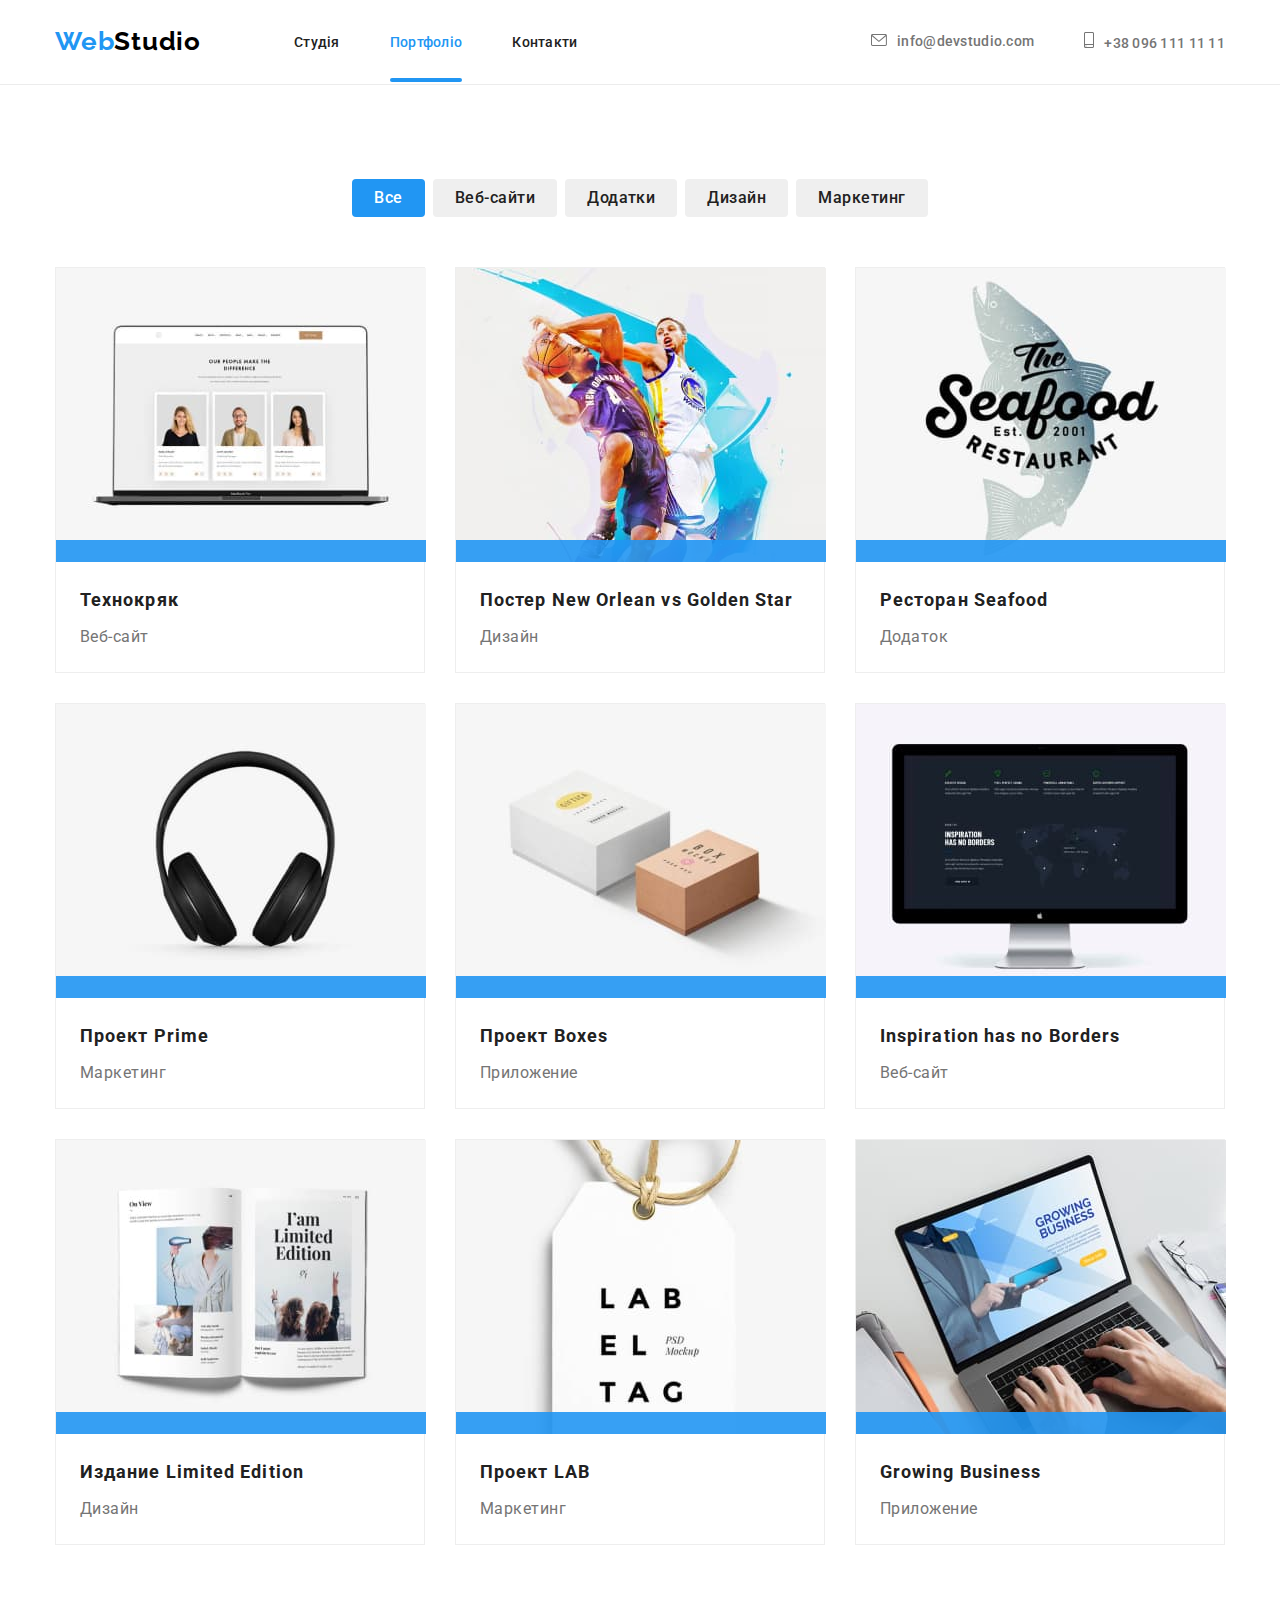
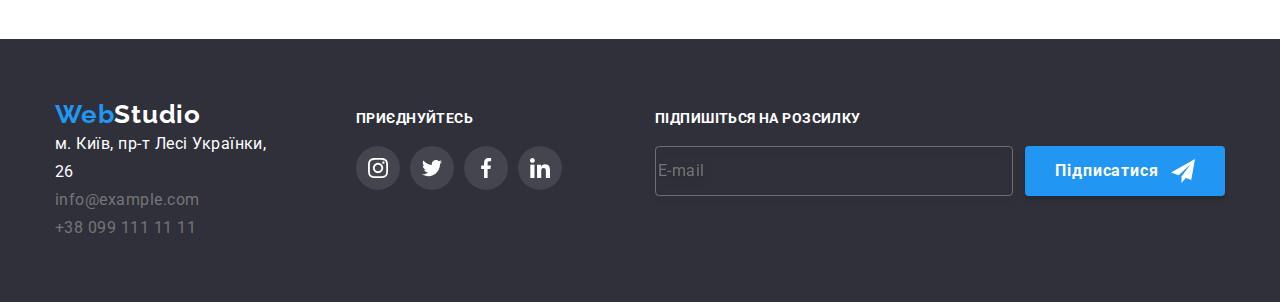
==== portfolio.html @ ec744580 "hw#8" ====
<!DOCTYPE html>
<html lang="uk">
  <head>
    <meta charset="UTF-8" />
    <meta http-equiv="X-UA-Compatible" content="IE=edge" />
    <meta name="viewport" content="width=device-width, initial-scale=1.0" />
    <title>Document</title>
    <link rel="preconnect" href="https://fonts.googleapis.com" />
    <link rel="preconnect" href="https://fonts.gstatic.com" crossorigin />
    <link
      href="https://fonts.googleapis.com/css2?family=Raleway:wght@700&family=Roboto:wght@400;500;700;900&display=swap"
      rel="stylesheet"
    />
    <link
      rel="stylesheet"
      href="https://cdn.jsdelivr.net/npm/modern-normalize@1.1.0/modern-normalize.min.css"
    />
    <link rel="stylesheet" href="./css/main.min.css"/>
  </head>
  <body>
    <!--HEADER-->
    <header class="main-header">
      <div class="container main-header-container">
        <nav class="navigation">
          <a class="link logo" href="" lang="en"
            >Web<span class="logo__title">Studio</span></a
          >
          <ul class="menu list site-nav">
            <li class="menu__item">
              <a class="menu__link link" href="./index.html">Студія</a>
            </li>
            <li class="menu__item">
              <a class="menu__link link current" href="./portfolio.html"
                >Портфоліо</a
              >
            </li>
            <li class="menu__item">
              <a class="menu__link link" href="">Контакти</a>
            </li>
          </ul>
        </nav>
        <ul class="list site-nav menu">
          <li class="menu__item">
            <div class="logo-contacts">
              <a class="contacts link" href="mailto:info@devstudio.com">
                <svg class="contacts__logo" width="16" height="12">
                  <use href="./images/sprite.svg#icon-mail"></use></svg>info@devstudio.com</a>
            </div>
          </li>
          <li class="menu__item">
            <div class="logo-contacts">
              <a class="contacts link" href="tel:+380961111111">
                <svg class="contacts__logo" width="10" height="16">
                  <use href="./images/sprite.svg#icon-smartphone"></use></svg>+38 096 111 11 11</a>
            </div>
          </li>
        </ul>
      </div>
    </header>
    <!--MAIN-->
    <main>
      <section class="section">
        <h1 hidden>Портфолио</h1>
        <div class="menu-container">
          <ul class="list case">
            <li class="flex-item">
              <button type="button" class="btn-active current-1">Все</button>
            </li>
            <li class="flex-item">
              <button type="button" class="btn-active">Веб-сайти</button>
            </li>
            <li class="flex-item">
              <button type="button" class="btn-active">Додатки</button>
            </li>
            <li class="flex-item">
              <button type="button" class="btn-active">Дизайн</button>
            </li>
            <li class="flex-item">
              <button type="button" class="btn-active">Маркетинг</button>
            </li>
          </ul>
        </div>
        <div class="container">
          <ul class="list box">
            <li class="box__element">
              <a href="" class="wrapper">
                <div class="wrapper__img">
                  <img
                src="./images/portfolio/project1.jpg"
                alt="Технокряк"
                width="370"
                height="294"
              />
                <p class="wrapper__overlay">Ресурс пропонує комплексні пропозиції з різним рівнем функціоналу та сервісів. Все це дозволить відвідувачу отримати вичерпні відомості про компанію чи приватну особу.</p>
                </div>
              <div class="wrapper__text">
                <h2 class="wrapper__title">Технокряк</h2>
                <p class="wrapper__description">Веб-сайт</p>
              </div>
              </a>
            </li>
            <li class="box__element">
              <a href="" class="wrapper">
                <div class="wrapper__img">
                  <img
                src="./images/portfolio/project2.jpg"
                alt="Постер"
                width="370"
                height="294"
              />
              <p class="wrapper__overlay">Ресурс пропонує комплексні пропозиції з різним рівнем функціоналу та сервісів. Все це дозволить відвідувачу отримати вичерпні відомості про компанію чи приватну особу.</p>
                </div>
                <div class="wrapper__text">
                  <h2 class="wrapper__title">
                    Постер  <span lang="en">New Orlean vs Golden Star</span>
                  </h2>
                  <p class="wrapper__description">Дизайн</p>
                </div>
              </a> 
            </li>
            <li class="box__element">
              <a href="" class="wrapper">
                <div class="wrapper__img">
                  <img
                src="./images/portfolio/project3.jpg"
                alt="Ресторан"
                width="370"
                height="294"
              />
              <p class="wrapper__overlay">Ресурс пропонує комплексні пропозиції з різним рівнем функціоналу та сервісів. Все це дозволить відвідувачу отримати вичерпні відомості про компанію чи приватну особу.</p>
                </div>
                <div class="wrapper__text">
                  <h2 class="wrapper__title">
                    Ресторан<span lang="en"> Seafood</span>
                  </h2>
                  <p class="wrapper__description">Додаток</p>
                </div>
              </a>
            </li>
            <li class="box__element">
              <a href="" class="wrapper">
                <div class="wrapper__img">
                  <img
                src="./images/portfolio/project4.jpg"
                alt="Наушники"
                width="370"
                height="294"
              />
              <p class="wrapper__overlay">Ресурс пропонує комплексні пропозиції з різним рівнем функціоналу та сервісів. Все це дозволить відвідувачу отримати вичерпні відомості про компанію чи приватну особу.</p>
                </div>
                <div class="wrapper__text">
                  <h2 class="wrapper__title">Проект <span lang="en">Prime</span></h2>
                  <p class="wrapper__description">Маркетинг</p>
                </div>
              </a>
            </li>
            <li class="box__element">
              <a href="" class="wrapper">
                <div class="wrapper__img">
                  <img
                src="./images/portfolio/project5.jpg"
                alt="Коробочки"
                width="370"
                height="294"
              />
              <p class="wrapper__overlay">Ресурс пропонує комплексні пропозиції з різним рівнем функціоналу та сервісів. Все це дозволить відвідувачу отримати вичерпні відомості про компанію чи приватну особу.</p>
                </div>
                <div class="wrapper__text">
                  <h2 class="wrapper__title">Проект <span lang="en">Boxes</span></h2>
                  <p class="wrapper__description">Приложение</p>
                </div>
              </a>
            </li>
            <li class="box__element">
              <a href="" class="wrapper">
                <div class="wrapper__img">
                  <img
                src="./images/portfolio/project6.jpg"
                alt="Монитор"
                width="370"
                height="294"
              />
              <p class="wrapper__overlay">Ресурс пропонує комплексні пропозиції з різним рівнем функціоналу та сервісів. Все це дозволить відвідувачу отримати вичерпні відомості про компанію чи приватну особу.</p>
                </div>
                <div class="wrapper__text">
                  <h2 class="wrapper__title" lang="en">Inspiration has no Borders</h2>
                  <p class="wrapper__description">Веб-сайт</p>
                </div>
              </a>
            </li>
            <li class="box__element">
              <a href="" class="wrapper">
                <div class="wrapper__img">
                  <img
                src="./images/portfolio/project7.jpg"
                alt="Книга"
                width="370"
                height="294"
              />
              <p class="wrapper__overlay">Ресурс пропонує комплексні пропозиції з різним рівнем функціоналу та сервісів. Все це дозволить відвідувачу отримати вичерпні відомості про компанію чи приватну особу.</p>
                </div>
                <div class="wrapper__text">
                  <h2 class="wrapper__title">
                    Издание<span lang="en"> Limited Edition</span>
                  </h2>
                  <p class="wrapper__description">Дизайн</p>
                </div>
              </a>
            </li>
            <li class="box__element">
              <a href="" class="wrapper">
                <div class="wrapper__img">
                  <img
                  src="./images/portfolio/project8.jpg"
                  alt="Бирка"
                  width="370"
                  height="294"
                />
                <p class="wrapper__overlay">Ресурс пропонує комплексні пропозиції з різним рівнем функціоналу та сервісів. Все це дозволить відвідувачу отримати вичерпні відомості про компанію чи приватну особу.</p>
                </div>
                <div class="wrapper__text">
                  <h2 class="wrapper__title">Проект <span lang="en">LAB</span></h2>
                  <p class="wrapper__description">Маркетинг</p>
                </div>
              </a>
            </li>
            <li class="box__element">
              <a href="" class="wrapper">
                <div class="wrapper__img">
                  <img
                src="./images/portfolio/project9.jpg"
                alt="Ноутбук"
                width="370"
                height="294"
              />
              <p class="wrapper__overlay">Ресурс пропонує комплексні пропозиції з різним рівнем функціоналу та сервісів. Все це дозволить відвідувачу отримати вичерпні відомості про компанію чи приватну особу.</p>
                </div>
                <div class="wrapper__text">
                  <h2 lang="en" class="wrapper__title">Growing Business</h2>
                  <p class="wrapper__description">Приложение</p>
                </div>
              </a>
            </li>
          </ul>
        </div>
      </section>
    </main>
    <!--FOOTER-->
    <footer class="bottom">
      <div class="container">
        <div class="footer-containe">
          <address>
            <a class="link logo logo-footer" href="" lang="en"
              >Web<span class="logo-title-white">Studio</span></a
            >
            <ul class="list list-footer">
              <li class="logo-list">
                <a
                  class="link section-description section-description-black logo-footer"
                  href="https://goo.gl/maps/r5gBS1qjFHv6yzp58"
                  target="_blank"
                  rel="noopener noreferrer"
                  >м. Київ, пр-т Лесі Українки, 26</a
                >
              </li>
              <li>
                <a
                  class="link section-description logo-footer"
                  href="mailto:info@example.com"
                  >info@example.com</a
                >
              </li>
              <li>
                <a
                  class="link section-description logo-footer"
                  href="tel:+380991111111"
                  >+38 099 111 11 11</a
                >
              </li>
            </ul>
          </address>
          <div class="menu-footer">
            <h3 class="footer-title">приєднуйтесь</h3>
            <ul class="social-list list">
              <li class="social-list-item">
                <a href="" class="social-list-link-footer">
                  <svg class="social-link-icon-footer" width="20" height="20">
                    <use href="./images/sprite.svg#icon-instagram"></use>
                  </svg>
                </a>
              </li>
              <li class="social-list-item">
                <a href="" class="social-list-link-footer">
                  <svg class="social-link-icon-footer" width="20" height="20">
                    <use href="./images/sprite.svg#icon-twitter"></use>
                  </svg>
                </a>
              </li>
              <li class="social-list-item">
                <a href="" class="social-list-link-footer">
                  <svg class="social-link-icon-footer" width="20" height="20">
                    <use href="./images/sprite.svg#icon-facebook"></use>
                  </svg>
                </a>
              </li>
              <li class="social-list-item">
                <a href="" class="social-list-link-footer">
                  <svg class="social-link-icon-footer" width="20" height="20">
                    <use href="./images/sprite.svg#icon-linkedin"></use>
                  </svg>
                </a>
              </li>
            </ul>
          </div>
          <form class="footer-form">
            <label class="footer-form-field">
              <span class="footer-form-input-desc">Підпишіться на розсилку</span>
              <span class="footer-form-input-wrapper">
                <input 
                type="email" 
                name="footer_email"
                class="footer-form-input"
                placeholder="E-mail"
                required/>
              </span>
            </label>
            <button type="submit" class="footer-btn-send">
              Підписатися
            <svg class="footer-btn-send-icon" width="24" height="24">
              <use href="./images/sprite.svg#icon-btn-send"></use>
            </svg>
            </button>
          </form>
        </div>
      </div>
    </footer>
  </body>
</html>
---- css/main.min.css ----
:root{--accent-color: #2196f3;--primary-font: "Roboto", sans-serif;--secondary-font: "Raleway", sans-serif;--primary-text-color: #212121;--accent-color-logo: #2196f3;--secondary-color: #ffffff;--contacts-color: #757575}.visually-hidden{position:absolute;width:1px;height:1px;margin:-1px;padding:0;overflow:hidden;border:0;clip:rect(0, 0, 0, 0)}.footer-btn-send,.modal-close-btn,.social-list-link-footer,.social-list-link,.case__thumb{display:flex;align-items:center;justify-content:center}h1,h2,h3,h4,p{margin-top:0;margin-bottom:0}ul,ol{margin-top:0;margin-bottom:0;padding-left:0}.current::after{position:absolute;content:"";display:block;background:var(--accent-color);border-radius:2px;width:100%;height:4px;bottom:0}img{display:block}button{cursor:pointer}button:hover,button:focus{color:var(--secondary-color);background-color:rgba(0,0,0,0)}.list{list-style:none}.link{text-decoration:none}body{margin:0;font-family:var(--primary-font);font-size:14px;color:var(--primary-text-color)}.section{padding-top:94px;padding-bottom:94px}.container{width:1200px;margin-left:auto;margin-right:auto;padding-left:15px;padding-right:15px}.section-description{font-family:var(--primary-font);font-style:normal;font-size:16px;font-weight:400;line-height:1.75;letter-spacing:.03em;color:var(--contacts-color);margin-bottom:9px}.section__heading{margin-bottom:50px;font-size:36px;font-weight:700;line-height:1.1666666667;letter-spacing:.03em;text-align:center}.grid{display:flex;flex-wrap:nowrap}.case{display:flex;flex-wrap:nowrap;justify-content:center}.box{display:flex;flex-wrap:wrap;margin-top:50px}.main-header{border-bottom:1px solid #ececec}.header{display:flex}.main-header-container{display:flex;align-items:center}.navigation{display:flex;align-items:center}.site-nav{display:flex;margin-left:auto}.list-contacts{margin-left:auto}.menu{display:flex;align-items:center}.logo{font-family:var(--secondary-font);font-style:normal;font-size:26px;font-weight:700;line-height:1.1923076923;letter-spacing:.03em;color:var(--accent-color-logo);margin-right:93px}.logo__title{font-family:var(--secondary-font);font-style:normal;font-size:26px;font-weight:700;line-height:1.1923076923;letter-spacing:.03em;color:#000}.contacts__logo{margin-right:10px;fill:currentColor}.contacts__logo:hover,.contacts__logo:focus{color:var(--accent-color)}.logo-contacts{display:flex;align-items:center}.menu__item:not(:last-child){margin-right:50px}.menu__link{transition:color 250ms cubic-bezier(0.4, 0, 0.2, 1);padding:32px 0;display:block;font-size:14px;font-weight:500;line-height:1.1428571429;letter-spacing:.02em;color:var(--primary-text-color)}.menu__link:hover,.menu__link:focus{color:var(--accent-color)}.contacts{transition:color 250ms cubic-bezier(0.4, 0, 0.2, 1);padding:32px 0;font-weight:500;line-height:1.14;letter-spacing:.02em;color:var(--contacts-color)}.contacts:hover,.contacts:focus{color:var(--accent-color)}.current{position:relative;color:#2196f3}.hero{padding:200px 0;background:#2f303a;max-width:1600px;margin-left:auto;margin-right:auto;background-image:linear-gradient(rgba(47, 48, 58, 0.4), rgba(47, 48, 58, 0.4)),url("../images/hero/hero.jpg");background-size:cover;background-color:#c4c4c4}.main-title{font-family:var(--primary-font);font-style:normal;max-width:650px;font-size:44px;font-weight:900;line-height:1.3636363636;text-align:center;margin:0 auto;text-transform:uppercase;color:var(--secondary-color);margin-bottom:30px}.modal-btn{transition-property:background-color;transition-duration:250ms;transition-timing-function:cubic-bezier(0.4, 0, 0.2, 1);padding-top:10px;padding-bottom:10px;padding-left:32px;padding-right:32px;font-family:inherit;font-size:16px;font-weight:700;line-height:1.875;display:block;margin:0 auto;letter-spacing:.06em;color:var(--secondary-color);background-color:var(--accent-color);box-shadow:0px 4px 4px rgba(0,0,0,.15);border-radius:4px;border:none}.modal-btn:hover,.modal-btn:focus{background-color:#188ce8}.flex-item{margin-right:8px}.flex-item:last-child{margin-right:0}.btn-active{transition:color 250ms cubic-bezier(0.4, 0, 0.2, 1),background-color 250ms cubic-bezier(0.4, 0, 0.2, 1),box-shadow 250ms cubic-bezier(0.4, 0, 0.2, 1);font-family:inherit;font-size:16px;font-weight:500;line-height:1.625;border:none;padding:6px 22px;letter-spacing:.03em;color:var(--primary-text-color);border-radius:4px}.btn-active:hover,.btn-active:focus{color:var(--secondary-color);background-color:#188ce8;box-shadow:0px 1px 1px rgba(0,0,0,.12),0px 4px 4px rgba(0,0,0,.06),1px 4px 6px rgba(0,0,0,.16)}.current-1{background:var(--accent-color);color:var(--secondary-color)}.box__element{position:relative;transition:box-shadow 250ms cubic-bezier(0.4, 0, 0.2, 1);width:370px;margin-right:30px;margin-bottom:30px;background:#fff;border:1px solid #eee}.box__element:hover,.box__element:focus{box-shadow:0px 1px 1px rgba(0,0,0,.12),0px 4px 4px rgba(0,0,0,.06),1px 4px 6px rgba(0,0,0,.16)}.box__element:nth-child(3n){margin-right:0}.box__element:nth-last-child(-n+3){margin-bottom:0}.wrapper__text{padding-top:20px;padding-bottom:20px;padding-left:24px;padding-right:24px}.wrapper{display:block;width:370px;text-decoration:none}.wrapper__img{position:relative;overflow:hidden}.wrapper__overlay{position:absolute;top:0;left:0;overflow:auto;transform:translate(0, 100%);transition:transform 250ms cubic-bezier(0.4, 0, 0.2, 1);font-family:"Roboto";font-style:normal;font-size:18px;font-weight:400;line-height:1.5555555556;letter-spacing:.03em;color:#fff;background:rgba(33,150,243,.9);padding:24px 63px}.box__element:hover .wrapper__overlay{transform:translate(0, 0)}.wrapper__title{font-family:var(--primary-font);font-style:normal;font-size:18px;font-weight:700;line-height:2;letter-spacing:.06em;color:var(--primary-text-color);margin-bottom:4px}.wrapper__description{font-family:var(--primary-font);font-style:normal;font-size:16px;font-weight:400;line-height:1.875;letter-spacing:.03em;color:var(--contacts-color)}.section-main{padding-top:94px}.case__link{width:270px;margin-right:30px}.case__link:nth-child(4n){margin-right:0}.case__item{display:block;text-align:start}.case__thumb{height:120px;border-radius:4px;background-color:#f5f4fa;margin-bottom:30px}.case__title{font-family:var(--primary-font);font-style:normal;font-size:14px;font-weight:700;line-height:1.1428571429;letter-spacing:.03em;text-transform:uppercase;color:var(--primary-text-color);margin-bottom:10px}.case__descr{font-family:var(--primary-font);font-style:normal;font-size:14px;font-weight:400;line-height:1.7142857143;letter-spacing:.03em;color:var(--contacts-color)}.action{position:absolute;bottom:0;left:0;width:370px;min-height:70px;background:rgba(47,48,58,.8);display:flex;align-items:center;justify-content:center}.element{font-family:"Roboto";font-style:normal;font-size:14px;font-weight:700;line-height:1.1428571429;text-align:center;letter-spacing:.03em;text-transform:uppercase;color:#fff}.container-team{background-color:#f5f4fa}.grid__list{background-color:#fff;width:270px;margin-right:30px;margin-top:50px;box-shadow:0px 4px 4px rgba(0,0,0,.25),0px 4px 4px rgba(0,0,0,.25),0px 1px 3px rgba(0,0,0,.12);border-radius:0px 0px 4px 4px}.grid__list:nth-child(4n){margin-right:0}.text-box{display:block;text-align:center;padding-top:30px;padding-bottom:30px}.subtitle{font-style:normal;font-size:16px;font-weight:500;line-height:1.25;text-align:center;letter-spacing:.03em;margin-bottom:10px}.about{line-height:1.19;text-align:center}.social-list{display:flex;justify-content:center;gap:10px;margin-top:16px}.social-list-link{transition:background-color 250ms cubic-bezier(0.4, 0, 0.2, 1);width:44px;height:44px;border-radius:50%;background-color:#fff}.social-list-link:hover,.social-list-link:focus{background-color:var(--accent-color)}.social-list-link:hover .social-list-icon,.social-list-link:hover .social-list-icon,.social-list-link:focus .social-list-icon,.social-list-link:focus .social-list-icon{fill:var(--secondary-color)}.social-list-icon{transition:fill 250ms cubic-bezier(0.4, 0, 0.2, 1);fill:#afb1b8}.grid__item{transition:fill 250ms cubic-bezier(0.4, 0, 0.2, 1),border 250ms cubic-bezier(0.4, 0, 0.2, 1),border-radius 250ms cubic-bezier(0.4, 0, 0.2, 1);width:170px;height:92px;display:flex;justify-content:center;align-items:center;margin-right:30px;border:1px solid #afb1b8;border-radius:4px}.grid__item:nth-child(6n){margin-right:0}.grid__item:hover,.grid__item:focus{fill:var(--accent-color);border:1px solid var(--accent-color);border-radius:4px}.grid__item:hover .company__icon,.grid__item:hover .company__icon,.grid__item:focus .company__icon,.grid__item:focus .company__icon{fill:var(--accent-color)}.company__icon{fill:#afb1b8}.bottom{background:#2f303a;justify-content:flex-start;padding-top:60px;padding-bottom:60px}.footer-containe{display:flex;align-items:baseline}.logo-footer{margin-right:auto;margin-bottom:20px}.logo-title-white{font-family:var(--secondary-font);font-style:normal;font-size:26px;font-weight:700;line-height:1.1923076923;letter-spacing:.03em;color:#fff}.list-footer{margin-right:70px}.section-description-black{color:var(--secondary-color);font-style:normal}.menu-footer{width:206px;height:80px;display:block}.footer-title{font-family:"Roboto";font-style:normal;font-size:14px;font-weight:700;line-height:1.1428571429;letter-spacing:.03em;text-transform:uppercase;color:#fff;margin-bottom:20px}.social-list-footer{display:flex;justify-content:center;gap:10px}.social-list-link-footer{transition:background-color 250ms cubic-bezier(0.4, 0, 0.2, 1);width:44px;height:44px;border-radius:50%;background-color:rgba(255,255,255,.1)}.social-list-link-footer:hover,.social-list-link-footer:focus{background-color:var(--accent-color)}.social-link-icon-footer{fill:#fff}.logo-list{margin-right:auto}.backdrop{position:fixed;top:0;left:0;z-index:100;width:100%;height:100%;background-color:rgba(0,0,0,.2);transition:opacity 250ms cubic-bezier(0.4, 0, 0.2, 1),visibility 250ms cubic-bezier(0.4, 0, 0.2, 1)}.backdrop.is-hidden{opacity:0;pointer-events:none;visibility:hidden}.backdrop.is-hidden.modal{transform:translate(-50% -50%) scale(0.7)}.modal-close-btn{position:absolute;top:8px;right:8px;width:30px;height:30px;border-radius:50%;background-color:#fff;border:1px solid rgba(0,0,0,.1);padding:0}.modal-close-btn:hover,.modal-close-btn:focus{fill:var(--accent-color)}.modal{position:absolute;top:50%;left:50%;padding:40px;transform:translate(-50%, -50%) scale(1);min-width:528px;min-height:581px;background:#fff;box-shadow:0px 1px 3px rgba(0,0,0,.12),0px 1px 1px rgba(0,0,0,.14),0px 2px 1px rgba(0,0,0,.2);border-radius:4px;transition:box-shadow 250ms,transform 250ms cubic-bezier(0.4, 0, 0.2, 1)}.footer-form{display:flex;align-items:end;margin-left:93px}.footer-form-field{width:358px;margin-right:12px}.footer-form-input-desc{display:block;font-family:var(--primary-font);font-style:normal;font-size:14px;font-weight:700;line-height:1.1428571429;letter-spacing:.03em;text-transform:uppercase;color:var(--secondary-color);margin-bottom:20px}.footer-form-input-wrapper{min-width:358px;height:50px}.footer-form-input{width:100%;height:50px;font-family:var(--primary-font);font-style:normal;font-size:16px;font-weight:400;line-height:1.25;display:flex;align-items:center;letter-spacing:.03em;color:rgba(255,255,255,.6);border:1px solid rgba(255,255,255,.3);filter:drop-shadow(0px 4px 4px rgba(0, 0, 0, 0.15));border-radius:4px;background-color:rgba(0,0,0,0)}.footer-btn-send{min-width:200px;height:50px;font-family:var(--primary-font);font-style:normal;font-size:16px;font-weight:700;line-height:1.875;text-align:center;letter-spacing:.06em;color:var(--secondary-color);background:var(--accent-color);box-shadow:0px 4px 4px rgba(0,0,0,.15);border-radius:4px;border:none;transition:background 250ms cubic-bezier(0.4, 0, 0.2, 1)}.footer-btn-send:hover,.footer-btn-send:focus{background-color:#188ce8}.footer-btn-send-icon{margin-left:12px}.modal-form{display:flex;flex-direction:column}.modal-form-title{font-family:var(--secondary-font);font-style:normal;font-size:20px;font-weight:700;line-height:1.15;text-align:center;letter-spacing:.03em;color:var(--primary-text-color);padding-bottom:12px}.modal-form-field{margin-bottom:10px}.modal-form-input-desc{display:block;font-family:var(--primary-font);font-style:normal;font-size:12px;font-weight:400;line-height:1.1666666667;letter-spacing:.01em;color:var(--contacts-color);margin-bottom:4px}.modal-form-input-wrapper{display:block;position:relative}.modal-form-input{width:100%;height:40px;border:1px solid rgba(33,33,33,.2);border-radius:4px;padding-left:42px;color:#000;transition:border-color 250ms cubic-bezier(0.4, 0, 0.2, 1);cursor:pointer}.modal-form-input:focus{outline:none;border-color:var(--accent-color-logo)}.modal-form-input:focus+.modal-form-input-icon{fill:var(--accent-color-logo)}.modal-form-input-icon{position:absolute;top:50%;left:12px;transform:translateY(-50%);display:block}.modal-form-message{width:100%;height:120px;border:1px solid rgba(33,33,33,.2);border-radius:4px;padding:12px 16px;resize:none;transition:border-color 250ms cubic-bezier(0.4, 0, 0.2, 1)}.modal-form-message::placeholder{color:rgba(117,117,117,.5)}.modal-form-message:focus{outline:none;border-color:var(--accent-color-logo)}.modal-form-check-desc{display:flex;align-items:center;font-family:var(--primary-font);font-style:normal;font-size:14px;font-weight:400;line-height:1.7142857143;letter-spacing:.03em;color:var(--contacts-color);margin-bottom:30px;margin-left:12px}.modal-form-check-desc::before{display:block;width:16px;height:15px;content:"";background-image:url(../images/checkbox-black.svg);cursor:pointer;transition:background-image 250ms cubic-bezier(0.4, 0, 0.2, 1);margin-right:7px}.modal-form-check:checked+.modal-form-check-desc::before{background-image:url(../images/checkbox-blue.svg)}.modal-form-check:focus+.modal-form-check-desc::before{outline:#2196f3;border-radius:2px}.modal-form-check-title{font-family:var(--primary-font);font-style:normal;font-size:14px;font-weight:400;line-height:1.7142857143;letter-spacing:.03em;text-decoration-line:underline;color:var(--accent-color)}.modal-form-submit{transition-property:background-color;transition-duration:250ms;transition-timing-function:cubic-bezier(0.4, 0, 0.2, 1);padding-top:10px;padding-bottom:10px;padding-left:55px;padding-right:55px;font-family:inherit;font-size:16px;font-weight:700;line-height:1.875;display:block;margin:0 auto;letter-spacing:.06em;color:var(--secondary-color);background-color:var(--accent-color);box-shadow:0px 4px 4px rgba(0,0,0,.15);border-radius:4px;border:none}.modal-form-submit:hover,.modal-form-submit:focus{background-color:#188ce8}/*# sourceMappingURL=main.min.css.map */
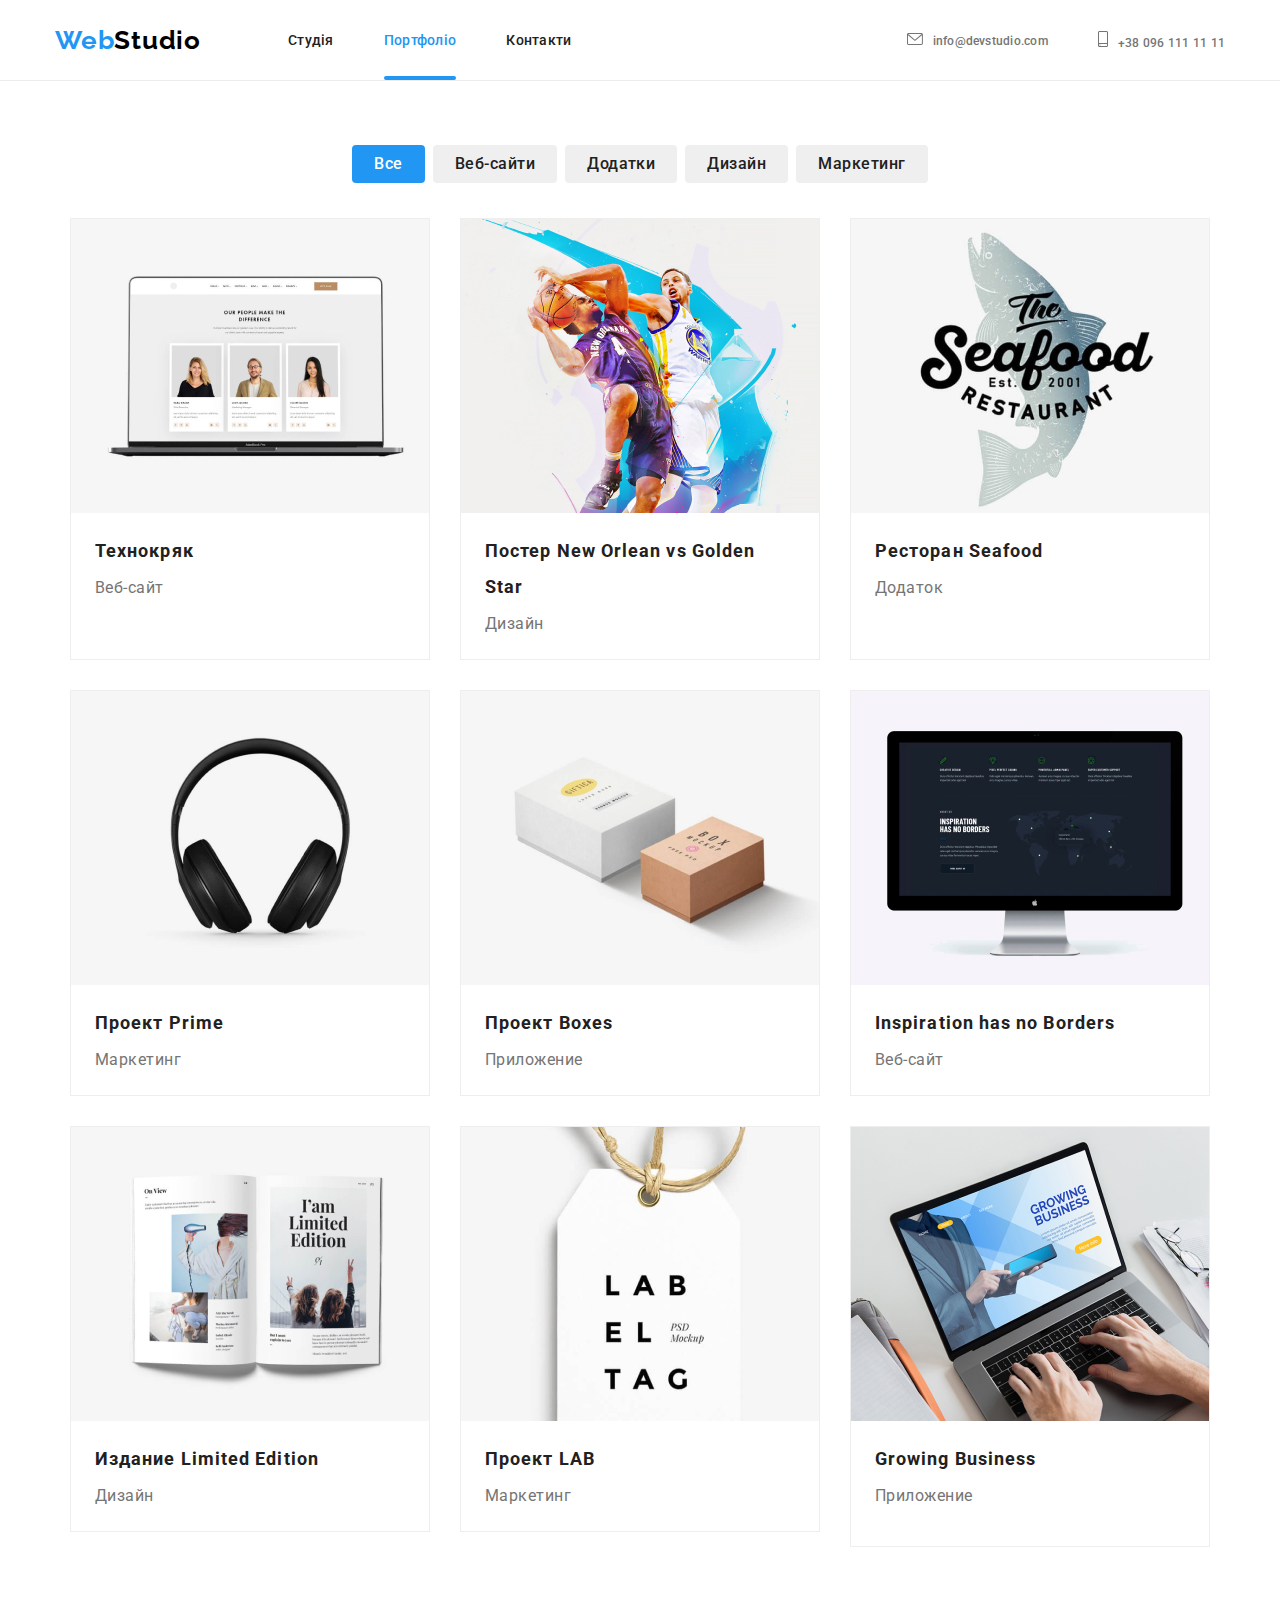
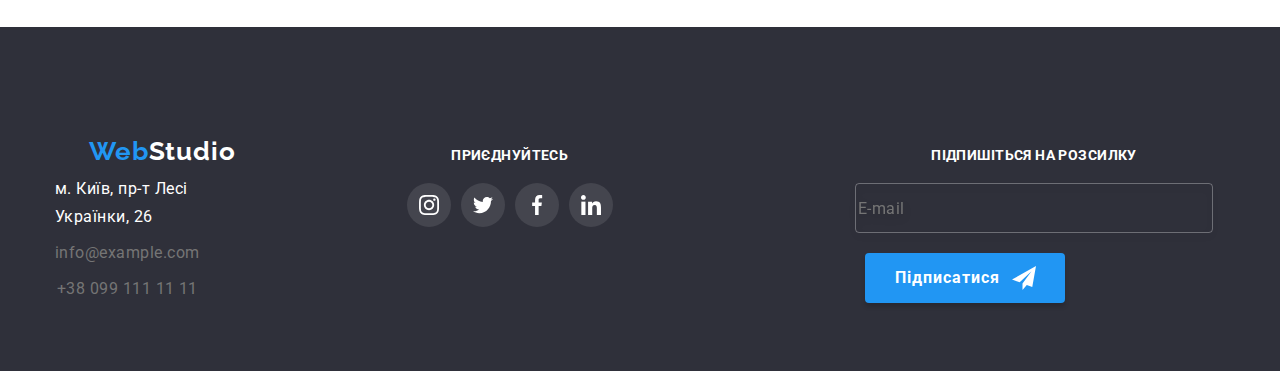
==== commit 8a85186d: "hw#8 24.08.22" ====
--- a/portfolio.html
+++ b/portfolio.html
@@ -39,6 +39,11 @@
             </li>
           </ul>
         </nav>
+        <button type="button" class="mobile-menu-open" data-menu-open>
+          <svg class="mobile-menu-open__icon" width="40" height="40">
+            <use class="icon-menu" href="./images/sprite.svg#icon-menu_40px"></use>
+          </svg>
+        </button>
         <ul class="list site-nav menu">
           <li class="menu__item">
             <div class="logo-contacts">
@@ -56,6 +61,40 @@
           </li>
         </ul>
       </div>
+      <div class="mobile-menu" data-menu>
+        <div class="mobile-menu__container">
+          <button class="mobile-menu__close-btn" data-menu-close>
+            <svg class="mobile-menu__close-icon" width="40" height="40">
+              <use href="./images/sprite.svg#icon-modal-close"></use>
+            </svg>
+          </button>
+          <ul class="list checklist">
+            <li class="checklist__item link">
+              <a href="./index.html">Студія</a>
+            </li>
+            <li class="checklist__item link">
+              <a href="./portfolio.html">Портфоліо</a>
+            </li>
+            <li class="checklist__item">
+              <a>Контакти</a>
+            </li>
+          </ul>
+          <ul class="info list">
+            <li class="info__item link">
+              <a class="" href="tel:+380961111111">+38 096 111 11 11</a>
+            </li>
+            <li class="info__item link">
+              <a class="" href="mailto:info@devstudio.com">info@devstudio.com</a>
+            </li>
+          </ul>
+          <ul class="media list">
+            <li class="media__item">Instagram <span class="media__link">|</span></li>
+            <li class="media__item">Twitter <span class="media__link">|</span></li>
+            <li class="media__item">Facebook <span class="media__link">|</span></li>
+            <li class="media__item">LinkedIn</li>
+          </ul>
+        </div>
+      </div>
     </header>
     <!--MAIN-->
     <main>
@@ -85,12 +124,24 @@
             <li class="box__element">
               <a href="" class="wrapper">
                 <div class="wrapper__img">
-                  <img
-                src="./images/portfolio/project1.jpg"
+                  <picture>
+                    <source 
+                srcset="./images/portfolio/project1-desktop.jpg 1x, ./images/portfolio/project1-desktop@2x.jpg 2x"
+                media="(min-width: 1200px)"
+                />
+                <source 
+                srcset="./images/portfolio/project1-tablet.jpg 1x, ./images/portfolio/project1-tablet@2x.jpg 2x "
+                media="(min-width: 768px)"
+                />
+                <source 
+                srcset="./images/portfolio/project1-mobile.jpg 1x, ./images/portfolio/project1-mobile@2x.jpg 2x "
+                media="(min-width: 280px)"
+                />
+                    <img
+                src="./images/portfolio/project1-mobile.jpg"
                 alt="Технокряк"
-                width="370"
-                height="294"
               />
+                  </picture>
                 <p class="wrapper__overlay">Ресурс пропонує комплексні пропозиції з різним рівнем функціоналу та сервісів. Все це дозволить відвідувачу отримати вичерпні відомості про компанію чи приватну особу.</p>
                 </div>
               <div class="wrapper__text">
@@ -102,12 +153,24 @@
             <li class="box__element">
               <a href="" class="wrapper">
                 <div class="wrapper__img">
-                  <img
-                src="./images/portfolio/project2.jpg"
-                alt="Постер"
-                width="370"
-                height="294"
-              />
+                  <picture>
+                    <source 
+                srcset="./images/portfolio/project2-desktop.jpg 1x, ./images/portfolio/project2-desktop@2x.jpg 2x"
+                media="(min-width: 1200px)"
+                />
+                <source 
+                srcset="./images/portfolio/project2-tablet.jpg 1x, ./images/portfolio/project2-tablet@2x.jpg 2x "
+                media="(min-width: 768px)"
+                />
+                <source 
+                srcset="./images/portfolio/project2-mobile.jpg 1x, ./images/portfolio/project2-mobile@2x.jpg 2x "
+                media="(min-width: 280px)"
+                />
+                    <img
+                    src="./images/portfolio/project2-mobile.jpg"
+                    alt="Постер"
+                  />
+                  </picture>
               <p class="wrapper__overlay">Ресурс пропонує комплексні пропозиції з різним рівнем функціоналу та сервісів. Все це дозволить відвідувачу отримати вичерпні відомості про компанію чи приватну особу.</p>
                 </div>
                 <div class="wrapper__text">
@@ -121,12 +184,24 @@
             <li class="box__element">
               <a href="" class="wrapper">
                 <div class="wrapper__img">
-                  <img
-                src="./images/portfolio/project3.jpg"
-                alt="Ресторан"
-                width="370"
-                height="294"
-              />
+                  <picture>
+                    <source 
+                srcset="./images/portfolio/project3-desktop.jpg 1x, ./images/portfolio/project3-desktop@2x.jpg 2x"
+                media="(min-width: 1200px)"
+                />
+                <source 
+                srcset="./images/portfolio/project3-tablet.jpg 1x, ./images/portfolio/project3-tablet@2x.jpg 2x "
+                media="(min-width: 768px)"
+                />
+                <source 
+                srcset="./images/portfolio/project3-mobile.jpg 1x, ./images/portfolio/project3-mobile@2x.jpg 2x "
+                media="(min-width: 280px)"
+                />
+                    <img
+                    src="./images/portfolio/project3-mobile.jpg"
+                    alt="Ресторан"
+                  />
+                  </picture>
               <p class="wrapper__overlay">Ресурс пропонує комплексні пропозиції з різним рівнем функціоналу та сервісів. Все це дозволить відвідувачу отримати вичерпні відомості про компанію чи приватну особу.</p>
                 </div>
                 <div class="wrapper__text">
@@ -140,12 +215,24 @@
             <li class="box__element">
               <a href="" class="wrapper">
                 <div class="wrapper__img">
-                  <img
-                src="./images/portfolio/project4.jpg"
-                alt="Наушники"
-                width="370"
-                height="294"
-              />
+                  <picture>
+                    <source 
+                srcset="./images/portfolio/project4-desktop.jpg 1x, ./images/portfolio/project4-desktop@2x.jpg 2x"
+                media="(min-width: 1200px)"
+                />
+                <source 
+                srcset="./images/portfolio/project4-tablet.jpg 1x, ./images/portfolio/project4-tablet@2x.jpg 2x "
+                media="(min-width: 768px)"
+                />
+                <source 
+                srcset="./images/portfolio/project4-mobile.jpg 1x, ./images/portfolio/project4-mobile@2x.jpg 2x "
+                media="(min-width: 280px)"
+                />
+                    <img
+                    src="./images/portfolio/project4-mobile.jpg"
+                    alt="Наушники"
+                  />
+                  </picture>
               <p class="wrapper__overlay">Ресурс пропонує комплексні пропозиції з різним рівнем функціоналу та сервісів. Все це дозволить відвідувачу отримати вичерпні відомості про компанію чи приватну особу.</p>
                 </div>
                 <div class="wrapper__text">
@@ -157,12 +244,24 @@
             <li class="box__element">
               <a href="" class="wrapper">
                 <div class="wrapper__img">
+                  <picture>
+                    <source 
+                srcset="./images/portfolio/project5-desktop.jpg 1x, ./images/portfolio/project5-desktop@2x.jpg 2x"
+                media="(min-width: 1200px)"
+                />
+                <source 
+                srcset="./images/portfolio/project5-tablet.jpg 1x, ./images/portfolio/project5-tablet@2x.jpg 2x "
+                media="(min-width: 768px)"
+                />
+                <source 
+                srcset="./images/portfolio/project5-mobile.jpg 1x, ./images/portfolio/project5-mobile@2x.jpg 2x "
+                media="(min-width: 280px)"
+                />
                   <img
-                src="./images/portfolio/project5.jpg"
+                src="./images/portfolio/project5-mobile.jpg"
                 alt="Коробочки"
-                width="370"
-                height="294"
               />
+                  </picture>
               <p class="wrapper__overlay">Ресурс пропонує комплексні пропозиції з різним рівнем функціоналу та сервісів. Все це дозволить відвідувачу отримати вичерпні відомості про компанію чи приватну особу.</p>
                 </div>
                 <div class="wrapper__text">
@@ -174,12 +273,24 @@
             <li class="box__element">
               <a href="" class="wrapper">
                 <div class="wrapper__img">
-                  <img
-                src="./images/portfolio/project6.jpg"
-                alt="Монитор"
-                width="370"
-                height="294"
-              />
+                  <picture>
+                    <source 
+                srcset="./images/portfolio/project6-desktop.jpg 1x, ./images/portfolio/project6-desktop@2x.jpg 2x"
+                media="(min-width: 1200px)"
+                />
+                <source 
+                srcset="./images/portfolio/project6-tablet.jpg 1x, ./images/portfolio/project6-tablet@2x.jpg 2x "
+                media="(min-width: 768px)"
+                />
+                <source 
+                srcset="./images/portfolio/project6-mobile.jpg 1x, ./images/portfolio/project6-mobile@2x.jpg 2x "
+                media="(min-width: 280px)"
+                />
+                    <img
+                    src="./images/portfolio/project6-mobile.jpg"
+                    alt="Монитор"
+                  />
+                  </picture>
               <p class="wrapper__overlay">Ресурс пропонує комплексні пропозиції з різним рівнем функціоналу та сервісів. Все це дозволить відвідувачу отримати вичерпні відомості про компанію чи приватну особу.</p>
                 </div>
                 <div class="wrapper__text">
@@ -191,12 +302,24 @@
             <li class="box__element">
               <a href="" class="wrapper">
                 <div class="wrapper__img">
-                  <img
-                src="./images/portfolio/project7.jpg"
-                alt="Книга"
-                width="370"
-                height="294"
-              />
+                  <picture>
+                    <source 
+                    srcset="./images/portfolio/project7-desktop.jpg 1x, ./images/portfolio/project7-desktop@2x.jpg 2x"
+                    media="(min-width: 1200px)"
+                    />
+                    <source 
+                    srcset="./images/portfolio/project7-tablet.jpg 1x, ./images/portfolio/project7-tablet@2x.jpg 2x "
+                    media="(min-width: 768px)"
+                    />
+                    <source 
+                    srcset="./images/portfolio/project7-mobile.jpg 1x, ./images/portfolio/project7-mobile@2x.jpg 2x "
+                    media="(min-width: 280px)"
+                    />
+                    <img
+                    src="./images/portfolio/project7-mobile.jpg"
+                    alt="Книга"
+                  />
+                  </picture>
               <p class="wrapper__overlay">Ресурс пропонує комплексні пропозиції з різним рівнем функціоналу та сервісів. Все це дозволить відвідувачу отримати вичерпні відомості про компанію чи приватну особу.</p>
                 </div>
                 <div class="wrapper__text">
@@ -210,12 +333,24 @@
             <li class="box__element">
               <a href="" class="wrapper">
                 <div class="wrapper__img">
-                  <img
-                  src="./images/portfolio/project8.jpg"
-                  alt="Бирка"
-                  width="370"
-                  height="294"
-                />
+                  <picture>
+                    <source 
+                    srcset="./images/portfolio/project8-desktop.jpg 1x, ./images/portfolio/project8-desktop@2x.jpg 2x"
+                    media="(min-width: 1200px)"
+                    />
+                    <source 
+                    srcset="./images/portfolio/project8-tablet.jpg 1x, ./images/portfolio/project8-tablet@2x.jpg 2x "
+                    media="(min-width: 768px)"
+                    />
+                    <source 
+                    srcset="./images/portfolio/project8-mobile.jpg 1x, ./images/portfolio/project8-mobile@2x.jpg 2x "
+                    media="(min-width: 280px)"
+                    />
+                    <img
+                    src="./images/portfolio/project8-mobile.jpg"
+                    alt="Бирка"
+                  />
+                  </picture>
                 <p class="wrapper__overlay">Ресурс пропонує комплексні пропозиції з різним рівнем функціоналу та сервісів. Все це дозволить відвідувачу отримати вичерпні відомості про компанію чи приватну особу.</p>
                 </div>
                 <div class="wrapper__text">
@@ -227,12 +362,24 @@
             <li class="box__element">
               <a href="" class="wrapper">
                 <div class="wrapper__img">
-                  <img
-                src="./images/portfolio/project9.jpg"
-                alt="Ноутбук"
-                width="370"
-                height="294"
-              />
+                  <picture>
+                    <source 
+                    srcset="./images/portfolio/project9-desktop.jpg 1x, ./images/portfolio/project9-desktop@2x.jpg 2x"
+                    media="(min-width: 1200px)"
+                    />
+                    <source 
+                    srcset="./images/portfolio/project9-tablet.jpg 1x, ./images/portfolio/project9-tablet@2x.jpg 2x "
+                    media="(min-width: 768px)"
+                    />
+                    <source 
+                    srcset="./images/portfolio/project9-mobile.jpg 1x, ./images/portfolio/project9-mobile@2x.jpg 2x "
+                    media="(min-width: 280px)"
+                    />
+                    <img
+                    src="./images/portfolio/project9-mobile.jpg"
+                    alt="Ноутбук"
+                  />
+                  </picture>
               <p class="wrapper__overlay">Ресурс пропонує комплексні пропозиції з різним рівнем функціоналу та сервісів. Все це дозволить відвідувачу отримати вичерпні відомості про компанію чи приватну особу.</p>
                 </div>
                 <div class="wrapper__text">
@@ -334,5 +481,6 @@
         </div>
       </div>
     </footer>
+    <script src="./js/mobile-menu.js"></script>
   </body>
 </html>
--- a/css/main.min.css
+++ b/css/main.min.css
@@ -1 +1 @@
-:root{--accent-color: #2196f3;--primary-font: "Roboto", sans-serif;--secondary-font: "Raleway", sans-serif;--primary-text-color: #212121;--accent-color-logo: #2196f3;--secondary-color: #ffffff;--contacts-color: #757575}.visually-hidden{position:absolute;width:1px;height:1px;margin:-1px;padding:0;overflow:hidden;border:0;clip:rect(0, 0, 0, 0)}.footer-btn-send,.modal-close-btn,.social-list-link-footer,.social-list-link,.case__thumb{display:flex;align-items:center;justify-content:center}h1,h2,h3,h4,p{margin-top:0;margin-bottom:0}ul,ol{margin-top:0;margin-bottom:0;padding-left:0}.current::after{position:absolute;content:"";display:block;background:var(--accent-color);border-radius:2px;width:100%;height:4px;bottom:0}img{display:block}button{cursor:pointer}button:hover,button:focus{color:var(--secondary-color);background-color:rgba(0,0,0,0)}.list{list-style:none}.link{text-decoration:none}body{margin:0;font-family:var(--primary-font);font-size:14px;color:var(--primary-text-color)}.section{padding-top:94px;padding-bottom:94px}.container{width:1200px;margin-left:auto;margin-right:auto;padding-left:15px;padding-right:15px}.section-description{font-family:var(--primary-font);font-style:normal;font-size:16px;font-weight:400;line-height:1.75;letter-spacing:.03em;color:var(--contacts-color);margin-bottom:9px}.section__heading{margin-bottom:50px;font-size:36px;font-weight:700;line-height:1.1666666667;letter-spacing:.03em;text-align:center}.grid{display:flex;flex-wrap:nowrap}.case{display:flex;flex-wrap:nowrap;justify-content:center}.box{display:flex;flex-wrap:wrap;margin-top:50px}.main-header{border-bottom:1px solid #ececec}.header{display:flex}.main-header-container{display:flex;align-items:center}.navigation{display:flex;align-items:center}.site-nav{display:flex;margin-left:auto}.list-contacts{margin-left:auto}.menu{display:flex;align-items:center}.logo{font-family:var(--secondary-font);font-style:normal;font-size:26px;font-weight:700;line-height:1.1923076923;letter-spacing:.03em;color:var(--accent-color-logo);margin-right:93px}.logo__title{font-family:var(--secondary-font);font-style:normal;font-size:26px;font-weight:700;line-height:1.1923076923;letter-spacing:.03em;color:#000}.contacts__logo{margin-right:10px;fill:currentColor}.contacts__logo:hover,.contacts__logo:focus{color:var(--accent-color)}.logo-contacts{display:flex;align-items:center}.menu__item:not(:last-child){margin-right:50px}.menu__link{transition:color 250ms cubic-bezier(0.4, 0, 0.2, 1);padding:32px 0;display:block;font-size:14px;font-weight:500;line-height:1.1428571429;letter-spacing:.02em;color:var(--primary-text-color)}.menu__link:hover,.menu__link:focus{color:var(--accent-color)}.contacts{transition:color 250ms cubic-bezier(0.4, 0, 0.2, 1);padding:32px 0;font-weight:500;line-height:1.14;letter-spacing:.02em;color:var(--contacts-color)}.contacts:hover,.contacts:focus{color:var(--accent-color)}.current{position:relative;color:#2196f3}.hero{padding:200px 0;background:#2f303a;max-width:1600px;margin-left:auto;margin-right:auto;background-image:linear-gradient(rgba(47, 48, 58, 0.4), rgba(47, 48, 58, 0.4)),url("../images/hero/hero.jpg");background-size:cover;background-color:#c4c4c4}.main-title{font-family:var(--primary-font);font-style:normal;max-width:650px;font-size:44px;font-weight:900;line-height:1.3636363636;text-align:center;margin:0 auto;text-transform:uppercase;color:var(--secondary-color);margin-bottom:30px}.modal-btn{transition-property:background-color;transition-duration:250ms;transition-timing-function:cubic-bezier(0.4, 0, 0.2, 1);padding-top:10px;padding-bottom:10px;padding-left:32px;padding-right:32px;font-family:inherit;font-size:16px;font-weight:700;line-height:1.875;display:block;margin:0 auto;letter-spacing:.06em;color:var(--secondary-color);background-color:var(--accent-color);box-shadow:0px 4px 4px rgba(0,0,0,.15);border-radius:4px;border:none}.modal-btn:hover,.modal-btn:focus{background-color:#188ce8}.flex-item{margin-right:8px}.flex-item:last-child{margin-right:0}.btn-active{transition:color 250ms cubic-bezier(0.4, 0, 0.2, 1),background-color 250ms cubic-bezier(0.4, 0, 0.2, 1),box-shadow 250ms cubic-bezier(0.4, 0, 0.2, 1);font-family:inherit;font-size:16px;font-weight:500;line-height:1.625;border:none;padding:6px 22px;letter-spacing:.03em;color:var(--primary-text-color);border-radius:4px}.btn-active:hover,.btn-active:focus{color:var(--secondary-color);background-color:#188ce8;box-shadow:0px 1px 1px rgba(0,0,0,.12),0px 4px 4px rgba(0,0,0,.06),1px 4px 6px rgba(0,0,0,.16)}.current-1{background:var(--accent-color);color:var(--secondary-color)}.box__element{position:relative;transition:box-shadow 250ms cubic-bezier(0.4, 0, 0.2, 1);width:370px;margin-right:30px;margin-bottom:30px;background:#fff;border:1px solid #eee}.box__element:hover,.box__element:focus{box-shadow:0px 1px 1px rgba(0,0,0,.12),0px 4px 4px rgba(0,0,0,.06),1px 4px 6px rgba(0,0,0,.16)}.box__element:nth-child(3n){margin-right:0}.box__element:nth-last-child(-n+3){margin-bottom:0}.wrapper__text{padding-top:20px;padding-bottom:20px;padding-left:24px;padding-right:24px}.wrapper{display:block;width:370px;text-decoration:none}.wrapper__img{position:relative;overflow:hidden}.wrapper__overlay{position:absolute;top:0;left:0;overflow:auto;transform:translate(0, 100%);transition:transform 250ms cubic-bezier(0.4, 0, 0.2, 1);font-family:"Roboto";font-style:normal;font-size:18px;font-weight:400;line-height:1.5555555556;letter-spacing:.03em;color:#fff;background:rgba(33,150,243,.9);padding:24px 63px}.box__element:hover .wrapper__overlay{transform:translate(0, 0)}.wrapper__title{font-family:var(--primary-font);font-style:normal;font-size:18px;font-weight:700;line-height:2;letter-spacing:.06em;color:var(--primary-text-color);margin-bottom:4px}.wrapper__description{font-family:var(--primary-font);font-style:normal;font-size:16px;font-weight:400;line-height:1.875;letter-spacing:.03em;color:var(--contacts-color)}.section-main{padding-top:94px}.case__link{width:270px;margin-right:30px}.case__link:nth-child(4n){margin-right:0}.case__item{display:block;text-align:start}.case__thumb{height:120px;border-radius:4px;background-color:#f5f4fa;margin-bottom:30px}.case__title{font-family:var(--primary-font);font-style:normal;font-size:14px;font-weight:700;line-height:1.1428571429;letter-spacing:.03em;text-transform:uppercase;color:var(--primary-text-color);margin-bottom:10px}.case__descr{font-family:var(--primary-font);font-style:normal;font-size:14px;font-weight:400;line-height:1.7142857143;letter-spacing:.03em;color:var(--contacts-color)}.action{position:absolute;bottom:0;left:0;width:370px;min-height:70px;background:rgba(47,48,58,.8);display:flex;align-items:center;justify-content:center}.element{font-family:"Roboto";font-style:normal;font-size:14px;font-weight:700;line-height:1.1428571429;text-align:center;letter-spacing:.03em;text-transform:uppercase;color:#fff}.container-team{background-color:#f5f4fa}.grid__list{background-color:#fff;width:270px;margin-right:30px;margin-top:50px;box-shadow:0px 4px 4px rgba(0,0,0,.25),0px 4px 4px rgba(0,0,0,.25),0px 1px 3px rgba(0,0,0,.12);border-radius:0px 0px 4px 4px}.grid__list:nth-child(4n){margin-right:0}.text-box{display:block;text-align:center;padding-top:30px;padding-bottom:30px}.subtitle{font-style:normal;font-size:16px;font-weight:500;line-height:1.25;text-align:center;letter-spacing:.03em;margin-bottom:10px}.about{line-height:1.19;text-align:center}.social-list{display:flex;justify-content:center;gap:10px;margin-top:16px}.social-list-link{transition:background-color 250ms cubic-bezier(0.4, 0, 0.2, 1);width:44px;height:44px;border-radius:50%;background-color:#fff}.social-list-link:hover,.social-list-link:focus{background-color:var(--accent-color)}.social-list-link:hover .social-list-icon,.social-list-link:hover .social-list-icon,.social-list-link:focus .social-list-icon,.social-list-link:focus .social-list-icon{fill:var(--secondary-color)}.social-list-icon{transition:fill 250ms cubic-bezier(0.4, 0, 0.2, 1);fill:#afb1b8}.grid__item{transition:fill 250ms cubic-bezier(0.4, 0, 0.2, 1),border 250ms cubic-bezier(0.4, 0, 0.2, 1),border-radius 250ms cubic-bezier(0.4, 0, 0.2, 1);width:170px;height:92px;display:flex;justify-content:center;align-items:center;margin-right:30px;border:1px solid #afb1b8;border-radius:4px}.grid__item:nth-child(6n){margin-right:0}.grid__item:hover,.grid__item:focus{fill:var(--accent-color);border:1px solid var(--accent-color);border-radius:4px}.grid__item:hover .company__icon,.grid__item:hover .company__icon,.grid__item:focus .company__icon,.grid__item:focus .company__icon{fill:var(--accent-color)}.company__icon{fill:#afb1b8}.bottom{background:#2f303a;justify-content:flex-start;padding-top:60px;padding-bottom:60px}.footer-containe{display:flex;align-items:baseline}.logo-footer{margin-right:auto;margin-bottom:20px}.logo-title-white{font-family:var(--secondary-font);font-style:normal;font-size:26px;font-weight:700;line-height:1.1923076923;letter-spacing:.03em;color:#fff}.list-footer{margin-right:70px}.section-description-black{color:var(--secondary-color);font-style:normal}.menu-footer{width:206px;height:80px;display:block}.footer-title{font-family:"Roboto";font-style:normal;font-size:14px;font-weight:700;line-height:1.1428571429;letter-spacing:.03em;text-transform:uppercase;color:#fff;margin-bottom:20px}.social-list-footer{display:flex;justify-content:center;gap:10px}.social-list-link-footer{transition:background-color 250ms cubic-bezier(0.4, 0, 0.2, 1);width:44px;height:44px;border-radius:50%;background-color:rgba(255,255,255,.1)}.social-list-link-footer:hover,.social-list-link-footer:focus{background-color:var(--accent-color)}.social-link-icon-footer{fill:#fff}.logo-list{margin-right:auto}.backdrop{position:fixed;top:0;left:0;z-index:100;width:100%;height:100%;background-color:rgba(0,0,0,.2);transition:opacity 250ms cubic-bezier(0.4, 0, 0.2, 1),visibility 250ms cubic-bezier(0.4, 0, 0.2, 1)}.backdrop.is-hidden{opacity:0;pointer-events:none;visibility:hidden}.backdrop.is-hidden.modal{transform:translate(-50% -50%) scale(0.7)}.modal-close-btn{position:absolute;top:8px;right:8px;width:30px;height:30px;border-radius:50%;background-color:#fff;border:1px solid rgba(0,0,0,.1);padding:0}.modal-close-btn:hover,.modal-close-btn:focus{fill:var(--accent-color)}.modal{position:absolute;top:50%;left:50%;padding:40px;transform:translate(-50%, -50%) scale(1);min-width:528px;min-height:581px;background:#fff;box-shadow:0px 1px 3px rgba(0,0,0,.12),0px 1px 1px rgba(0,0,0,.14),0px 2px 1px rgba(0,0,0,.2);border-radius:4px;transition:box-shadow 250ms,transform 250ms cubic-bezier(0.4, 0, 0.2, 1)}.footer-form{display:flex;align-items:end;margin-left:93px}.footer-form-field{width:358px;margin-right:12px}.footer-form-input-desc{display:block;font-family:var(--primary-font);font-style:normal;font-size:14px;font-weight:700;line-height:1.1428571429;letter-spacing:.03em;text-transform:uppercase;color:var(--secondary-color);margin-bottom:20px}.footer-form-input-wrapper{min-width:358px;height:50px}.footer-form-input{width:100%;height:50px;font-family:var(--primary-font);font-style:normal;font-size:16px;font-weight:400;line-height:1.25;display:flex;align-items:center;letter-spacing:.03em;color:rgba(255,255,255,.6);border:1px solid rgba(255,255,255,.3);filter:drop-shadow(0px 4px 4px rgba(0, 0, 0, 0.15));border-radius:4px;background-color:rgba(0,0,0,0)}.footer-btn-send{min-width:200px;height:50px;font-family:var(--primary-font);font-style:normal;font-size:16px;font-weight:700;line-height:1.875;text-align:center;letter-spacing:.06em;color:var(--secondary-color);background:var(--accent-color);box-shadow:0px 4px 4px rgba(0,0,0,.15);border-radius:4px;border:none;transition:background 250ms cubic-bezier(0.4, 0, 0.2, 1)}.footer-btn-send:hover,.footer-btn-send:focus{background-color:#188ce8}.footer-btn-send-icon{margin-left:12px}.modal-form{display:flex;flex-direction:column}.modal-form-title{font-family:var(--secondary-font);font-style:normal;font-size:20px;font-weight:700;line-height:1.15;text-align:center;letter-spacing:.03em;color:var(--primary-text-color);padding-bottom:12px}.modal-form-field{margin-bottom:10px}.modal-form-input-desc{display:block;font-family:var(--primary-font);font-style:normal;font-size:12px;font-weight:400;line-height:1.1666666667;letter-spacing:.01em;color:var(--contacts-color);margin-bottom:4px}.modal-form-input-wrapper{display:block;position:relative}.modal-form-input{width:100%;height:40px;border:1px solid rgba(33,33,33,.2);border-radius:4px;padding-left:42px;color:#000;transition:border-color 250ms cubic-bezier(0.4, 0, 0.2, 1);cursor:pointer}.modal-form-input:focus{outline:none;border-color:var(--accent-color-logo)}.modal-form-input:focus+.modal-form-input-icon{fill:var(--accent-color-logo)}.modal-form-input-icon{position:absolute;top:50%;left:12px;transform:translateY(-50%);display:block}.modal-form-message{width:100%;height:120px;border:1px solid rgba(33,33,33,.2);border-radius:4px;padding:12px 16px;resize:none;transition:border-color 250ms cubic-bezier(0.4, 0, 0.2, 1)}.modal-form-message::placeholder{color:rgba(117,117,117,.5)}.modal-form-message:focus{outline:none;border-color:var(--accent-color-logo)}.modal-form-check-desc{display:flex;align-items:center;font-family:var(--primary-font);font-style:normal;font-size:14px;font-weight:400;line-height:1.7142857143;letter-spacing:.03em;color:var(--contacts-color);margin-bottom:30px;margin-left:12px}.modal-form-check-desc::before{display:block;width:16px;height:15px;content:"";background-image:url(../images/checkbox-black.svg);cursor:pointer;transition:background-image 250ms cubic-bezier(0.4, 0, 0.2, 1);margin-right:7px}.modal-form-check:checked+.modal-form-check-desc::before{background-image:url(../images/checkbox-blue.svg)}.modal-form-check:focus+.modal-form-check-desc::before{outline:#2196f3;border-radius:2px}.modal-form-check-title{font-family:var(--primary-font);font-style:normal;font-size:14px;font-weight:400;line-height:1.7142857143;letter-spacing:.03em;text-decoration-line:underline;color:var(--accent-color)}.modal-form-submit{transition-property:background-color;transition-duration:250ms;transition-timing-function:cubic-bezier(0.4, 0, 0.2, 1);padding-top:10px;padding-bottom:10px;padding-left:55px;padding-right:55px;font-family:inherit;font-size:16px;font-weight:700;line-height:1.875;display:block;margin:0 auto;letter-spacing:.06em;color:var(--secondary-color);background-color:var(--accent-color);box-shadow:0px 4px 4px rgba(0,0,0,.15);border-radius:4px;border:none}.modal-form-submit:hover,.modal-form-submit:focus{background-color:#188ce8}/*# sourceMappingURL=main.min.css.map */+:root{--accent-color: #2196f3;--primary-font: "Roboto", sans-serif;--secondary-font: "Raleway", sans-serif;--primary-text-color: #212121;--accent-color-logo: #2196f3;--secondary-color: #ffffff;--contacts-color: #757575}.visually-hidden{position:absolute;width:1px;height:1px;margin:-1px;padding:0;overflow:hidden;border:0;clip:rect(0, 0, 0, 0)}.footer-btn-send,.modal-close-btn,.social-list-link-footer,.social-list-link,.case__thumb{display:flex;align-items:center;justify-content:center}h1,h2,h3,h4,p{margin-top:0;margin-bottom:0}ul,ol{margin-top:0;margin-bottom:0;padding-left:0}.current::after{position:absolute;content:"";display:block;background:var(--accent-color);border-radius:2px;width:100%;height:4px;bottom:0}img{display:block}button{cursor:pointer}button:hover,button:focus{color:var(--secondary-color);background-color:rgba(0,0,0,0)}.list{list-style:none}.link{text-decoration:none}body{margin:0;font-family:var(--primary-font);font-size:14px;color:var(--primary-text-color)}.section{padding-top:60px;padding-bottom:60px}@media screen and (min-width: 768px){.section{padding-bottom:80px}}@media screen and (min-width: 1200px){.section{padding-top:94px}}.container{width:100%;padding-left:15px;padding-right:15px}@media screen and (min-width: 480px){.container{width:480px;margin-left:auto;margin-right:auto;padding-top:10px;padding-bottom:10px}}@media screen and (min-width: 768px){.container{width:738px;padding-top:0;padding-bottom:0}}@media screen and (min-width: 1200px){.container{width:1200px}}.section-description{font-family:var(--primary-font);font-style:normal;font-size:16px;font-weight:400;line-height:1.75;letter-spacing:.03em;color:var(--contacts-color);margin-bottom:9px}@media screen and (max-width: 767px){.mobile-menu{position:fixed;width:100%;height:100%;max-height:796px;z-index:999;top:0;left:0;background:#fff;box-shadow:0 0 0 100vmax rgba(0,0,0,.5);opacity:0;visibility:hidden;pointer-events:none;transition:opacity 500ms linear,visibility 500ms linear}.mobile-menu.is-open{opacity:1;visibility:visible;pointer-events:auto}.mobile-menu__container{position:relative;padding-left:25px;padding-top:48px;padding-bottom:48px}.mobile-menu__close-btn{position:absolute;top:10px;right:15px;background-color:rgba(0,0,0,0);border:none;padding:0;line-height:0}.mobile-menu__close-btn :hover,.mobile-menu__close-btn :focus{fill:var(--accent-color)}.checklist{display:block}.checklist__item{font-family:"Roboto";font-style:normal;font-weight:500;font-size:40px;line-height:47px;letter-spacing:.02em;color:#212121;padding-bottom:32px}.checklist__item :hover,.checklist__item :focus{color:var(--accent-color)}.checklist__item:last-child{padding-bottom:302px}.info__item{font-family:"Roboto";font-style:normal;font-weight:500;font-size:34px;line-height:40px;letter-spacing:.02em;color:#2196f3;padding-bottom:32px}.info__item:last-child{padding-bottom:64px}.media{display:flex}.media__item{padding-right:20px;font-family:"Roboto";font-style:normal;font-weight:500;font-size:18px;line-height:22px;letter-spacing:.02em;color:#2196f3}.media__link{color:rgba(33,33,33,.2)}}@media screen and (min-width: 768px){.mobile-menu{display:none}}.section__heading{font-size:28px;font-weight:700;line-height:1.1785714286;letter-spacing:.03em;text-align:center;margin-bottom:30px}@media screen and (min-width: 768px){.section__heading{margin-bottom:50px}}@media screen and (min-width: 1200px){.section__heading{margin-top:0;margin-bottom:50px;font-size:36px;font-weight:700;line-height:1.1666666667}}.grid{display:flex;flex-wrap:wrap;margin:-15px}@media screen and (min-width: 768px){.grid{margin:-30px}}@media screen and (min-width: 1200px){.grid{flex-wrap:nowrap}}.case{display:flex;flex-wrap:wrap;justify-content:center}@media screen and (min-width: 768px){.case{display:flex;flex-wrap:wrap;margin:-30px}}.box{display:flex;flex-wrap:wrap;margin-top:50px}.main-header{border-bottom:1px solid #ececec}.header{display:flex}.main-header-container{display:flex;align-items:center;justify-content:space-between}.navigation{display:flex;align-items:center}@media screen and (min-width: 768px){.navigation__item{margin-right:auto}}.site-nav{display:flex;margin-left:auto}.list-contacts{margin-left:auto}@media screen and (min-width: 768px){.list-contacts{flex-direction:column;gap:10px}}.menu{display:flex;align-items:center}@media screen and (max-width: 767px){.menu{display:none}}.logo{font-family:var(--secondary-font);font-style:normal;font-size:26px;font-weight:700;line-height:1.1923076923;letter-spacing:.03em;color:var(--accent-color-logo);margin-right:87px}.logo__title{font-family:var(--secondary-font);font-style:normal;font-size:26px;font-weight:700;line-height:1.1923076923;letter-spacing:.03em;color:#000}.contacts__logo{margin-right:10px;fill:currentColor}.contacts__logo:hover,.contacts__logo:focus{color:var(--accent-color)}.logo-contacts{display:flex;align-items:center}@media screen and (min-width: 768px){.menu__item:not(:last-child){margin-right:50px}}.menu__link{transition:color 250ms cubic-bezier(0.4, 0, 0.2, 1);padding:32px 0;margin-right:50px;display:block;font-size:14px;font-weight:500;line-height:1.1428571429;letter-spacing:.02em;color:var(--primary-text-color)}.menu__link:hover,.menu__link:focus{color:var(--accent-color)}@media screen and (min-width: 768px){.menu__link:last-child{margin-right:0}}.mobile-menu-open{border:none;background-color:rgba(0,0,0,0);padding:0;line-height:0}@media screen and (min-width: 767px){.mobile-menu-open{display:none}}.contacts{transition:color 250ms cubic-bezier(0.4, 0, 0.2, 1);padding:32px 0;font-size:14px;font-weight:500;line-height:1.1428571429;letter-spacing:.02em;color:var(--contacts-color)}.contacts:hover,.contacts:focus{color:var(--accent-color)}@media screen and (min-width: 768px){.contacts{padding:0;font-size:12px;font-weight:500;line-height:1.1666666667}}.current{position:relative;color:#2196f3}.hero{padding:200px 0;background:#2f303a;max-width:1600px;margin-left:auto;margin-right:auto;background-image:linear-gradient(rgba(47, 48, 58, 0.4), rgba(47, 48, 58, 0.4)),url("../images/hero/mobile.jpg");background-size:cover;background-color:#c4c4c4}@media screen and (min-width: 480px){.hero{padding:118px 0}}@media screen and (min-device-pixel-ratio: 2)and (max-width: 767px),screen and (min-resolution: 192dpi)and (max-width: 767px),screen and (min-resolution: 2dppx)and (max-width: 767px){.hero{background-image:url(/images/hero/mobile@2x.jpg)}}@media screen and (min-width: 768px){.hero{background-image:url(/images/hero/tablet.jpg)}}@media screen and (min-device-pixel-ratio: 2)and (min-width: 768px),screen and (min-resolution: 192dpi)and (min-width: 768px),screen and (min-resolution: 2dppx)and (min-width: 768px){.hero{background-image:url(/images/hero/tablet@2x.jpg)}}@media screen and (min-width: 1200px){.hero{background-image:url(/images/hero/desktop.jpg)}}@media screen and (min-device-pixel-ratio: 2)and (min-width: 1200px),screen and (min-resolution: 192dpi)and (min-width: 1200px),screen and (min-resolution: 2dppx)and (min-width: 1200px){.hero{background-image:url(/images/hero/desktop@2x.jpg)}}.main-title{font-family:var(--primary-font);font-style:normal;max-width:650px;font-size:44px;font-weight:900;line-height:1.3636363636;text-align:center;margin:0 auto;text-transform:uppercase;color:var(--secondary-color);margin-bottom:30px}@media screen and (min-width: 480px){.main-title{font-family:var(--primary-font);font-style:normal;font-size:26px;font-weight:900;line-height:1.6153846154;text-align:center;letter-spacing:.06em;text-transform:uppercase;color:var(--secondary-color)}}.modal-btn{transition-property:background-color;transition-duration:250ms;transition-timing-function:cubic-bezier(0.4, 0, 0.2, 1);padding-top:10px;padding-bottom:10px;padding-left:32px;padding-right:32px;font-family:inherit;font-size:16px;font-weight:700;line-height:1.875;display:block;margin:0 auto;letter-spacing:.06em;color:var(--secondary-color);background-color:var(--accent-color);box-shadow:0px 4px 4px rgba(0,0,0,.15);border-radius:4px;border:none}.modal-btn:hover,.modal-btn:focus{background-color:#188ce8}.flex-item{margin-right:8px}.flex-item:last-child{margin-right:0}.btn-active{transition:color 250ms cubic-bezier(0.4, 0, 0.2, 1),background-color 250ms cubic-bezier(0.4, 0, 0.2, 1),box-shadow 250ms cubic-bezier(0.4, 0, 0.2, 1);font-family:inherit;font-size:16px;font-weight:500;line-height:1.625;border:none;padding:6px 22px;letter-spacing:.03em;color:var(--primary-text-color);border-radius:4px}.btn-active:hover,.btn-active:focus{color:var(--secondary-color);background-color:#188ce8;box-shadow:0px 1px 1px rgba(0,0,0,.12),0px 4px 4px rgba(0,0,0,.06),1px 4px 6px rgba(0,0,0,.16)}.current-1{background:var(--accent-color);color:var(--secondary-color)}.box__element{position:relative;transition:box-shadow 250ms cubic-bezier(0.4, 0, 0.2, 1);width:100%;margin-bottom:30px;background:#fff;border:1px solid #eee}.box__element:hover,.box__element:focus{box-shadow:0px 1px 1px rgba(0,0,0,.12),0px 4px 4px rgba(0,0,0,.06),1px 4px 6px rgba(0,0,0,.16)}.box__element:last-child{margin-bottom:0}@media screen and (min-width: 768px){.box__element{width:calc((100% - 60px)/2);margin:15px}}@media screen and (min-width: 1200px){.box__element{width:calc((100% - 90px)/3)}}.wrapper__text{padding-top:20px;padding-bottom:20px;padding-left:24px;padding-right:24px}.wrapper{display:block;width:100%;text-decoration:none}.wrapper__img{position:relative;overflow:hidden}.wrapper__overlay{position:absolute;top:0;left:0;overflow:auto;transform:translate(0, 100%);transition:transform 250ms cubic-bezier(0.4, 0, 0.2, 1);font-family:"Roboto";font-style:normal;font-size:18px;font-weight:400;line-height:1.5555555556;letter-spacing:.03em;color:#fff;background:rgba(33,150,243,.9);padding:77px 24px}.box__element:hover .wrapper__overlay{transform:translate(0, 0)}.wrapper__title{font-family:var(--primary-font);font-style:normal;font-size:18px;font-weight:700;line-height:2;letter-spacing:.06em;color:var(--primary-text-color);margin-bottom:4px}.wrapper__description{font-family:var(--primary-font);font-style:normal;font-size:16px;font-weight:400;line-height:1.875;letter-spacing:.03em;color:var(--contacts-color)}.section-main{padding-top:60px}.case__link{width:100%;margin-bottom:30px;margin-right:0;display:flex;justify-content:center}.case__link:last-child{margin-bottom:60px}@media screen and (min-width: 768px){.case__link{width:calc((100% - 60px)/2);margin:15px}}@media screen and (min-width: 768px){.case__link:last-child{margin-bottom:60px}}.case__item{display:block;text-align:start}.case__thumb{height:120px;border-radius:4px;background-color:#f5f4fa;margin-bottom:30px}.case__title{font-family:var(--primary-font);font-style:normal;font-size:14px;font-weight:700;line-height:1.1428571429;letter-spacing:.03em;text-transform:uppercase;color:var(--primary-text-color);margin-bottom:10px}@media screen and (min-width: 480px){.case__title{display:flex;justify-content:center;text-align:center}}.case__descr{font-family:var(--primary-font);font-style:normal;font-size:14px;font-weight:400;line-height:1.7142857143;letter-spacing:.03em;color:var(--contacts-color)}.action{position:absolute;bottom:0;left:0;width:370px;min-height:70px;background:rgba(47,48,58,.8);display:flex;align-items:center;justify-content:center}.element{font-family:"Roboto";font-style:normal;font-size:14px;font-weight:700;line-height:1.1428571429;text-align:center;letter-spacing:.03em;text-transform:uppercase;color:#fff}@media screen and (min-width: 480px){.instance{display:none}}@media screen and (min-width: 480px){.instance{display:none}}@media screen and (min-width: 1200px){.instance{display:auto}}.container-team{background-color:#f5f4fa}.grid__list{background-color:#fff;width:270px;margin-top:0;margin-bottom:30px;margin:15px;width:450px;box-shadow:0px 4px 4px rgba(0,0,0,.25),0px 4px 4px rgba(0,0,0,.25),0px 1px 3px rgba(0,0,0,.12);border-radius:0px 0px 4px 4px}@media screen and (min-width: 768px){.grid__list{width:calc((100% - 60px)/2);margin:15px}}@media screen and (min-width: 1200px){.grid__list{margin-left:0}.grid__list:nth-child(4n){margin-right:0}}.text-box{display:block;text-align:center;padding-top:30px;padding-bottom:30px}@media screen and (min-width: 480px){.text-box{width:450px;margin-left:0;margin-right:0}}@media screen and (min-width: 768px){.text-box{width:100%}}.subtitle{font-style:normal;font-size:16px;font-weight:500;line-height:1.25;text-align:center;letter-spacing:.03em;margin-bottom:10px}.about{line-height:1.19;text-align:center}.social-list{display:flex;justify-content:center;gap:10px;margin-top:16px}.social-list-link{transition:background-color 250ms cubic-bezier(0.4, 0, 0.2, 1);width:44px;height:44px;border-radius:50%;background-color:#fff}.social-list-link:hover,.social-list-link:focus{background-color:var(--accent-color)}.social-list-link:hover .social-list-icon,.social-list-link:hover .social-list-icon,.social-list-link:focus .social-list-icon,.social-list-link:focus .social-list-icon{fill:var(--secondary-color)}.social-list-icon{transition:fill 250ms cubic-bezier(0.4, 0, 0.2, 1);fill:#afb1b8}.grid__item{transition:fill 250ms cubic-bezier(0.4, 0, 0.2, 1),border 250ms cubic-bezier(0.4, 0, 0.2, 1),border-radius 250ms cubic-bezier(0.4, 0, 0.2, 1);width:calc((100% - 60px)/2);height:92px;display:flex;justify-content:center;align-items:center;margin:15px;border:1px solid #afb1b8;border-radius:4px}.grid__item:hover,.grid__item:focus{fill:var(--accent-color);border:1px solid var(--accent-color);border-radius:4px}.grid__item:hover .company__icon,.grid__item:hover .company__icon,.grid__item:focus .company__icon,.grid__item:focus .company__icon{fill:var(--accent-color)}@media screen and (min-width: 768px){.grid__item{width:calc((100% - 90px)/3);margin:15px}}@media screen and (min-width: 1200px){.grid__item{flex-wrap:nowrap;margin-left:0;margin-right:30px}}.company__icon{fill:#afb1b8}.bottom{background:#2f303a;justify-content:flex-start;padding-top:60px;padding-bottom:60px}.footer-containe{display:block;align-items:baseline}@media screen and (min-width: 768px){.footer-containe{display:flex;justify-content:space-around;flex-wrap:wrap}}@media screen and (min-width: 1200px){.footer-containe{display:flex;flex-wrap:nowrap;justify-content:center}}.logo-footer{margin-right:auto;margin-bottom:20px}@media screen and (min-width: 480px){.logo-footer{display:flex;justify-content:center;align-items:center;margin-bottom:8px}}.logo-title-white{font-family:var(--secondary-font);font-style:normal;font-size:26px;font-weight:700;line-height:1.1923076923;letter-spacing:.03em;color:#fff}@media screen and (min-width: 480px){.list-footer{margin-left:auto;margin-right:auto}}@media screen and (min-width: 1200px){.list-footer{margin-right:70px}}.section-description-black{color:var(--secondary-color);font-style:normal}@media screen and (min-width: 480px){.section-description-black{margin-bottom:8px}}.menu-footer{width:206px;height:80px;display:block;margin-top:60px;margin-left:137px}@media screen and (min-width: 768px){.menu-footer{margin-top:60px}}.footer-title{font-family:"Roboto";font-style:normal;font-size:14px;font-weight:700;line-height:1.1428571429;letter-spacing:.03em;text-transform:uppercase;color:#fff;margin-bottom:20px}@media screen and (min-width: 480px){.footer-title{display:flex;justify-content:center;align-items:center}}.social-list-footer{display:flex;justify-content:center;gap:10px}.social-list-link-footer{transition:background-color 250ms cubic-bezier(0.4, 0, 0.2, 1);width:44px;height:44px;border-radius:50%;background-color:rgba(255,255,255,.1)}.social-list-link-footer:hover,.social-list-link-footer:focus{background-color:var(--accent-color)}.social-link-icon-footer{fill:#fff}.logo-list{margin-right:auto}.backdrop{position:fixed;top:0;left:0;z-index:100;width:100%;height:100%;background-color:rgba(0,0,0,.2);transition:opacity 250ms cubic-bezier(0.4, 0, 0.2, 1),visibility 250ms cubic-bezier(0.4, 0, 0.2, 1)}.backdrop.is-hidden{opacity:0;pointer-events:none;visibility:hidden}.backdrop.is-hidden.modal{transform:translate(-50% -50%) scale(0.7)}.modal-close-btn{position:absolute;top:8px;right:8px;width:30px;height:30px;border-radius:50%;background-color:#fff;border:1px solid rgba(0,0,0,.1);padding:0}.modal-close-btn:hover,.modal-close-btn:focus{fill:var(--accent-color)}.modal{position:absolute;top:50%;left:50%;padding:40px;transform:translate(-50%, -50%) scale(1);min-width:450px;min-height:609px;background:#fff;box-shadow:0px 1px 3px rgba(0,0,0,.12),0px 1px 1px rgba(0,0,0,.14),0px 2px 1px rgba(0,0,0,.2);border-radius:4px;transition:box-shadow 250ms,transform 250ms cubic-bezier(0.4, 0, 0.2, 1)}@media screen and (min-width: 1200px){.modal{min-width:528px;min-height:581px}}.footer-form{display:block;margin-top:60px;margin-left:auto;margin-right:auto}@media screen and (min-width: 768px){.footer-form{display:flex;flex-direction:column;align-items:center;width:100%}}@media screen and (min-width: 1200px){.footer-form{display:flex;align-items:end;margin-left:93px}}.footer-form-field{width:358px;margin-right:12px}.footer-form-input-desc{display:block;font-family:var(--primary-font);font-style:normal;font-size:14px;font-weight:700;line-height:1.1428571429;letter-spacing:.03em;text-transform:uppercase;color:var(--secondary-color);margin-bottom:20px}@media screen and (min-width: 480px){.footer-form-input-desc{display:flex;justify-content:center;align-items:center}}.footer-form-input-wrapper{min-width:358px;height:50px}.footer-form-input{width:100%;height:50px;font-family:var(--primary-font);font-style:normal;font-size:16px;font-weight:400;line-height:1.25;display:flex;align-items:center;letter-spacing:.03em;color:rgba(255,255,255,.6);border:1px solid rgba(255,255,255,.3);filter:drop-shadow(0px 4px 4px rgba(0, 0, 0, 0.15));border-radius:4px;background-color:rgba(0,0,0,0)}@media screen and (min-width: 480px){.footer-form-input{justify-content:center}}.footer-btn-send{min-width:200px;height:50px;font-family:var(--primary-font);font-style:normal;font-size:16px;font-weight:700;line-height:1.875;text-align:center;letter-spacing:.06em;color:var(--secondary-color);background:var(--accent-color);box-shadow:0px 4px 4px rgba(0,0,0,.15);border-radius:4px;border:none;transition:background 250ms cubic-bezier(0.4, 0, 0.2, 1)}.footer-btn-send:hover,.footer-btn-send:focus{background-color:#188ce8}@media screen and (min-width: 480px){.footer-btn-send{display:flex;margin-left:auto;margin-right:auto;margin-top:20px}}.footer-btn-send-icon{margin-left:12px}.modal-form{display:flex;flex-direction:column}.modal-form-title{font-family:var(--secondary-font);font-style:normal;font-size:20px;font-weight:700;line-height:1.15;text-align:center;letter-spacing:.03em;color:var(--primary-text-color);padding-bottom:12px}.modal-form-field{margin-bottom:10px}.modal-form-input-desc{display:block;font-family:var(--primary-font);font-style:normal;font-size:12px;font-weight:400;line-height:1.1666666667;letter-spacing:.01em;color:var(--contacts-color);margin-bottom:4px}.modal-form-input-wrapper{display:block;position:relative}.modal-form-input{width:100%;height:40px;border:1px solid rgba(33,33,33,.2);border-radius:4px;padding-left:42px;color:#000;transition:border-color 250ms cubic-bezier(0.4, 0, 0.2, 1);cursor:pointer}.modal-form-input:focus{outline:none;border-color:var(--accent-color-logo)}.modal-form-input:focus+.modal-form-input-icon{fill:var(--accent-color-logo)}.modal-form-input-icon{position:absolute;top:50%;left:12px;transform:translateY(-50%);display:block}.modal-form-message{width:100%;height:120px;border:1px solid rgba(33,33,33,.2);border-radius:4px;padding:12px 16px;resize:none;transition:border-color 250ms cubic-bezier(0.4, 0, 0.2, 1)}.modal-form-message::placeholder{color:rgba(117,117,117,.5)}.modal-form-message:focus{outline:none;border-color:var(--accent-color-logo)}.modal-form-check-desc{display:flex;align-items:center;font-family:var(--primary-font);font-style:normal;font-size:12px;font-weight:400;line-height:1.1666666667;letter-spacing:.03em;color:var(--contacts-color);margin-bottom:30px}.modal-form-check-desc::before{display:block;width:16px;height:15px;content:"";background-image:url(../images/checkbox-black.svg);cursor:pointer;transition:background-image 250ms cubic-bezier(0.4, 0, 0.2, 1);margin-right:7px}.modal-form-check:checked+.modal-form-check-desc::before{background-image:url(../images/checkbox-blue.svg)}.modal-form-check:focus+.modal-form-check-desc::before{outline:#2196f3;border-radius:2px}@media screen and (min-width: 1200px){.modal-form-check-desc{font-size:14px;font-weight:400;line-height:1.7142857143;margin-left:12px}}.modal-form-check-title{font-family:var(--primary-font);font-style:normal;font-size:12px;font-weight:400;line-height:1.1666666667;letter-spacing:.03em;text-decoration-line:underline;color:var(--accent-color)}@media screen and (min-width: 1200px){.modal-form-check-title{font-size:14px;font-weight:400;line-height:1.7142857143}}.modal-form-submit{transition-property:background-color;transition-duration:250ms;transition-timing-function:cubic-bezier(0.4, 0, 0.2, 1);padding-top:10px;padding-bottom:10px;padding-left:52px;padding-right:52px;font-family:inherit;font-size:16px;font-weight:700;line-height:1.875;display:block;margin:0 auto;letter-spacing:.06em;color:var(--secondary-color);background-color:var(--accent-color);box-shadow:0px 4px 4px rgba(0,0,0,.15);border-radius:4px;border:none}.modal-form-submit:hover,.modal-form-submit:focus{background-color:#188ce8}/*# sourceMappingURL=main.min.css.map */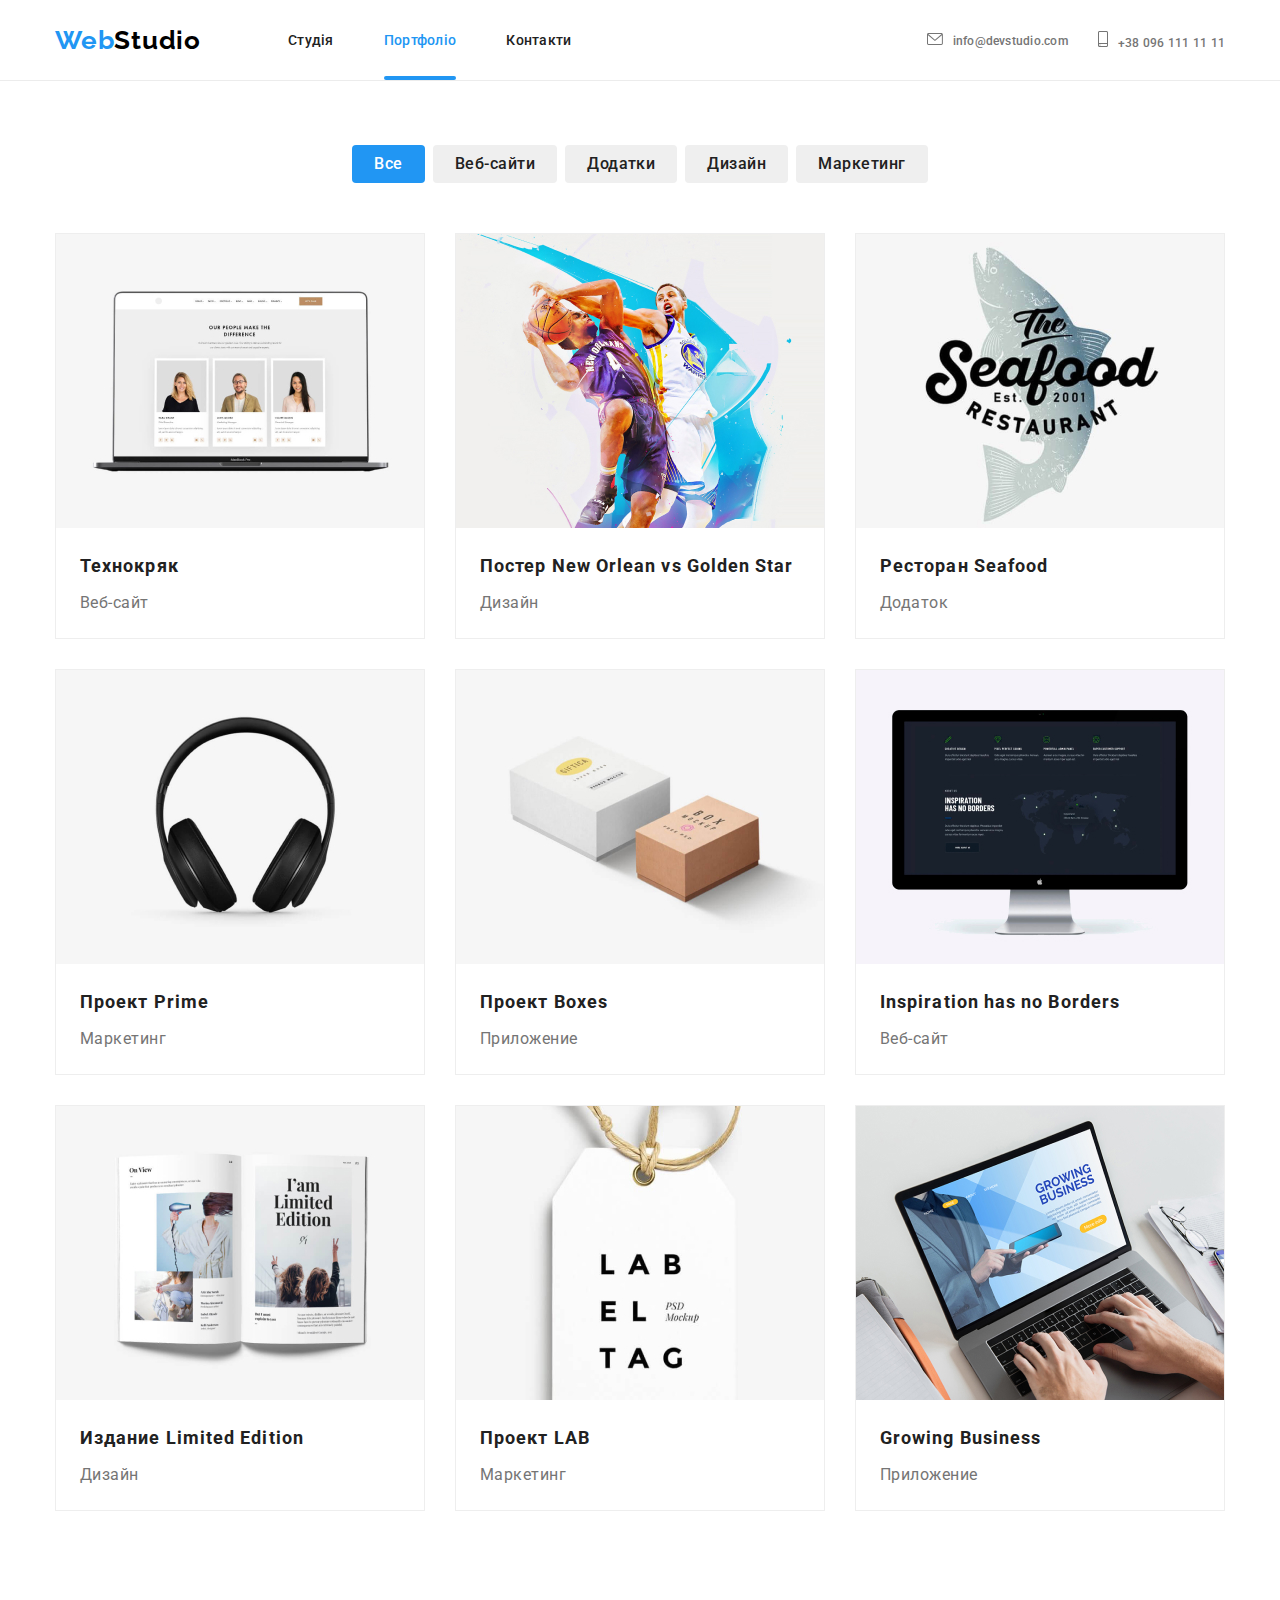
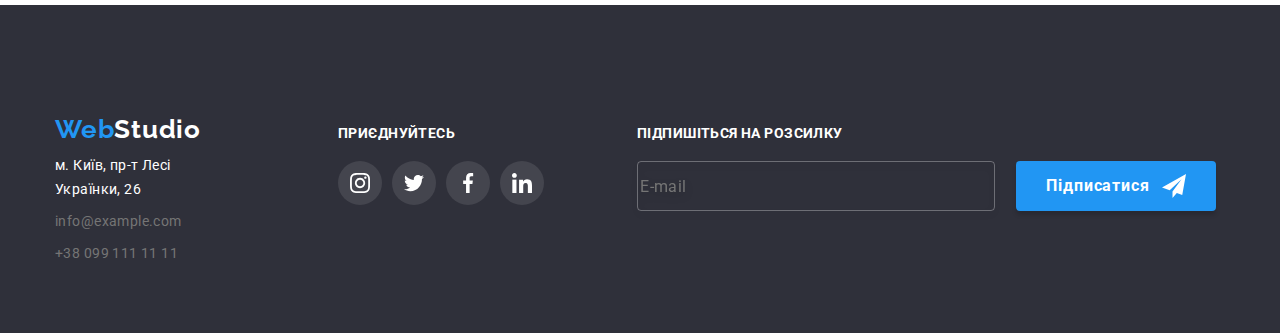
==== commit 45095d74: "hw#8 check" ====
--- a/portfolio.html
+++ b/portfolio.html
@@ -44,15 +44,15 @@
             <use class="icon-menu" href="./images/sprite.svg#icon-menu_40px"></use>
           </svg>
         </button>
-        <ul class="list site-nav menu">
-          <li class="menu__item">
+        <ul class="list site-nav menu list-contacts">
+          <li class="site-nav__item">
             <div class="logo-contacts">
               <a class="contacts link" href="mailto:info@devstudio.com">
                 <svg class="contacts__logo" width="16" height="12">
                   <use href="./images/sprite.svg#icon-mail"></use></svg>info@devstudio.com</a>
             </div>
           </li>
-          <li class="menu__item">
+          <li class="site-nav__item">
             <div class="logo-contacts">
               <a class="contacts link" href="tel:+380961111111">
                 <svg class="contacts__logo" width="10" height="16">
@@ -100,7 +100,7 @@
     <main>
       <section class="section">
         <h1 hidden>Портфолио</h1>
-        <div class="menu-container">
+        <div class="container menu-container">
           <ul class="list case">
             <li class="flex-item">
               <button type="button" class="btn-active current-1">Все</button>
@@ -410,14 +410,14 @@
                   >м. Київ, пр-т Лесі Українки, 26</a
                 >
               </li>
-              <li>
+              <li class="logo-list">
                 <a
                   class="link section-description logo-footer"
                   href="mailto:info@example.com"
                   >info@example.com</a
                 >
               </li>
-              <li>
+              <li class="logo-list">
                 <a
                   class="link section-description logo-footer"
                   href="tel:+380991111111"
--- a/css/main.min.css
+++ b/css/main.min.css
@@ -1 +1 @@
-:root{--accent-color: #2196f3;--primary-font: "Roboto", sans-serif;--secondary-font: "Raleway", sans-serif;--primary-text-color: #212121;--accent-color-logo: #2196f3;--secondary-color: #ffffff;--contacts-color: #757575}.visually-hidden{position:absolute;width:1px;height:1px;margin:-1px;padding:0;overflow:hidden;border:0;clip:rect(0, 0, 0, 0)}.footer-btn-send,.modal-close-btn,.social-list-link-footer,.social-list-link,.case__thumb{display:flex;align-items:center;justify-content:center}h1,h2,h3,h4,p{margin-top:0;margin-bottom:0}ul,ol{margin-top:0;margin-bottom:0;padding-left:0}.current::after{position:absolute;content:"";display:block;background:var(--accent-color);border-radius:2px;width:100%;height:4px;bottom:0}img{display:block}button{cursor:pointer}button:hover,button:focus{color:var(--secondary-color);background-color:rgba(0,0,0,0)}.list{list-style:none}.link{text-decoration:none}body{margin:0;font-family:var(--primary-font);font-size:14px;color:var(--primary-text-color)}.section{padding-top:60px;padding-bottom:60px}@media screen and (min-width: 768px){.section{padding-bottom:80px}}@media screen and (min-width: 1200px){.section{padding-top:94px}}.container{width:100%;padding-left:15px;padding-right:15px}@media screen and (min-width: 480px){.container{width:480px;margin-left:auto;margin-right:auto;padding-top:10px;padding-bottom:10px}}@media screen and (min-width: 768px){.container{width:738px;padding-top:0;padding-bottom:0}}@media screen and (min-width: 1200px){.container{width:1200px}}.section-description{font-family:var(--primary-font);font-style:normal;font-size:16px;font-weight:400;line-height:1.75;letter-spacing:.03em;color:var(--contacts-color);margin-bottom:9px}@media screen and (max-width: 767px){.mobile-menu{position:fixed;width:100%;height:100%;max-height:796px;z-index:999;top:0;left:0;background:#fff;box-shadow:0 0 0 100vmax rgba(0,0,0,.5);opacity:0;visibility:hidden;pointer-events:none;transition:opacity 500ms linear,visibility 500ms linear}.mobile-menu.is-open{opacity:1;visibility:visible;pointer-events:auto}.mobile-menu__container{position:relative;padding-left:25px;padding-top:48px;padding-bottom:48px}.mobile-menu__close-btn{position:absolute;top:10px;right:15px;background-color:rgba(0,0,0,0);border:none;padding:0;line-height:0}.mobile-menu__close-btn :hover,.mobile-menu__close-btn :focus{fill:var(--accent-color)}.checklist{display:block}.checklist__item{font-family:"Roboto";font-style:normal;font-weight:500;font-size:40px;line-height:47px;letter-spacing:.02em;color:#212121;padding-bottom:32px}.checklist__item :hover,.checklist__item :focus{color:var(--accent-color)}.checklist__item:last-child{padding-bottom:302px}.info__item{font-family:"Roboto";font-style:normal;font-weight:500;font-size:34px;line-height:40px;letter-spacing:.02em;color:#2196f3;padding-bottom:32px}.info__item:last-child{padding-bottom:64px}.media{display:flex}.media__item{padding-right:20px;font-family:"Roboto";font-style:normal;font-weight:500;font-size:18px;line-height:22px;letter-spacing:.02em;color:#2196f3}.media__link{color:rgba(33,33,33,.2)}}@media screen and (min-width: 768px){.mobile-menu{display:none}}.section__heading{font-size:28px;font-weight:700;line-height:1.1785714286;letter-spacing:.03em;text-align:center;margin-bottom:30px}@media screen and (min-width: 768px){.section__heading{margin-bottom:50px}}@media screen and (min-width: 1200px){.section__heading{margin-top:0;margin-bottom:50px;font-size:36px;font-weight:700;line-height:1.1666666667}}.grid{display:flex;flex-wrap:wrap;margin:-15px}@media screen and (min-width: 768px){.grid{margin:-30px}}@media screen and (min-width: 1200px){.grid{flex-wrap:nowrap}}.case{display:flex;flex-wrap:wrap;justify-content:center}@media screen and (min-width: 768px){.case{display:flex;flex-wrap:wrap;margin:-30px}}.box{display:flex;flex-wrap:wrap;margin-top:50px}.main-header{border-bottom:1px solid #ececec}.header{display:flex}.main-header-container{display:flex;align-items:center;justify-content:space-between}.navigation{display:flex;align-items:center}@media screen and (min-width: 768px){.navigation__item{margin-right:auto}}.site-nav{display:flex;margin-left:auto}.list-contacts{margin-left:auto}@media screen and (min-width: 768px){.list-contacts{flex-direction:column;gap:10px}}.menu{display:flex;align-items:center}@media screen and (max-width: 767px){.menu{display:none}}.logo{font-family:var(--secondary-font);font-style:normal;font-size:26px;font-weight:700;line-height:1.1923076923;letter-spacing:.03em;color:var(--accent-color-logo);margin-right:87px}.logo__title{font-family:var(--secondary-font);font-style:normal;font-size:26px;font-weight:700;line-height:1.1923076923;letter-spacing:.03em;color:#000}.contacts__logo{margin-right:10px;fill:currentColor}.contacts__logo:hover,.contacts__logo:focus{color:var(--accent-color)}.logo-contacts{display:flex;align-items:center}@media screen and (min-width: 768px){.menu__item:not(:last-child){margin-right:50px}}.menu__link{transition:color 250ms cubic-bezier(0.4, 0, 0.2, 1);padding:32px 0;margin-right:50px;display:block;font-size:14px;font-weight:500;line-height:1.1428571429;letter-spacing:.02em;color:var(--primary-text-color)}.menu__link:hover,.menu__link:focus{color:var(--accent-color)}@media screen and (min-width: 768px){.menu__link:last-child{margin-right:0}}.mobile-menu-open{border:none;background-color:rgba(0,0,0,0);padding:0;line-height:0}@media screen and (min-width: 767px){.mobile-menu-open{display:none}}.contacts{transition:color 250ms cubic-bezier(0.4, 0, 0.2, 1);padding:32px 0;font-size:14px;font-weight:500;line-height:1.1428571429;letter-spacing:.02em;color:var(--contacts-color)}.contacts:hover,.contacts:focus{color:var(--accent-color)}@media screen and (min-width: 768px){.contacts{padding:0;font-size:12px;font-weight:500;line-height:1.1666666667}}.current{position:relative;color:#2196f3}.hero{padding:200px 0;background:#2f303a;max-width:1600px;margin-left:auto;margin-right:auto;background-image:linear-gradient(rgba(47, 48, 58, 0.4), rgba(47, 48, 58, 0.4)),url("../images/hero/mobile.jpg");background-size:cover;background-color:#c4c4c4}@media screen and (min-width: 480px){.hero{padding:118px 0}}@media screen and (min-device-pixel-ratio: 2)and (max-width: 767px),screen and (min-resolution: 192dpi)and (max-width: 767px),screen and (min-resolution: 2dppx)and (max-width: 767px){.hero{background-image:url(/images/hero/mobile@2x.jpg)}}@media screen and (min-width: 768px){.hero{background-image:url(/images/hero/tablet.jpg)}}@media screen and (min-device-pixel-ratio: 2)and (min-width: 768px),screen and (min-resolution: 192dpi)and (min-width: 768px),screen and (min-resolution: 2dppx)and (min-width: 768px){.hero{background-image:url(/images/hero/tablet@2x.jpg)}}@media screen and (min-width: 1200px){.hero{background-image:url(/images/hero/desktop.jpg)}}@media screen and (min-device-pixel-ratio: 2)and (min-width: 1200px),screen and (min-resolution: 192dpi)and (min-width: 1200px),screen and (min-resolution: 2dppx)and (min-width: 1200px){.hero{background-image:url(/images/hero/desktop@2x.jpg)}}.main-title{font-family:var(--primary-font);font-style:normal;max-width:650px;font-size:44px;font-weight:900;line-height:1.3636363636;text-align:center;margin:0 auto;text-transform:uppercase;color:var(--secondary-color);margin-bottom:30px}@media screen and (min-width: 480px){.main-title{font-family:var(--primary-font);font-style:normal;font-size:26px;font-weight:900;line-height:1.6153846154;text-align:center;letter-spacing:.06em;text-transform:uppercase;color:var(--secondary-color)}}.modal-btn{transition-property:background-color;transition-duration:250ms;transition-timing-function:cubic-bezier(0.4, 0, 0.2, 1);padding-top:10px;padding-bottom:10px;padding-left:32px;padding-right:32px;font-family:inherit;font-size:16px;font-weight:700;line-height:1.875;display:block;margin:0 auto;letter-spacing:.06em;color:var(--secondary-color);background-color:var(--accent-color);box-shadow:0px 4px 4px rgba(0,0,0,.15);border-radius:4px;border:none}.modal-btn:hover,.modal-btn:focus{background-color:#188ce8}.flex-item{margin-right:8px}.flex-item:last-child{margin-right:0}.btn-active{transition:color 250ms cubic-bezier(0.4, 0, 0.2, 1),background-color 250ms cubic-bezier(0.4, 0, 0.2, 1),box-shadow 250ms cubic-bezier(0.4, 0, 0.2, 1);font-family:inherit;font-size:16px;font-weight:500;line-height:1.625;border:none;padding:6px 22px;letter-spacing:.03em;color:var(--primary-text-color);border-radius:4px}.btn-active:hover,.btn-active:focus{color:var(--secondary-color);background-color:#188ce8;box-shadow:0px 1px 1px rgba(0,0,0,.12),0px 4px 4px rgba(0,0,0,.06),1px 4px 6px rgba(0,0,0,.16)}.current-1{background:var(--accent-color);color:var(--secondary-color)}.box__element{position:relative;transition:box-shadow 250ms cubic-bezier(0.4, 0, 0.2, 1);width:100%;margin-bottom:30px;background:#fff;border:1px solid #eee}.box__element:hover,.box__element:focus{box-shadow:0px 1px 1px rgba(0,0,0,.12),0px 4px 4px rgba(0,0,0,.06),1px 4px 6px rgba(0,0,0,.16)}.box__element:last-child{margin-bottom:0}@media screen and (min-width: 768px){.box__element{width:calc((100% - 60px)/2);margin:15px}}@media screen and (min-width: 1200px){.box__element{width:calc((100% - 90px)/3)}}.wrapper__text{padding-top:20px;padding-bottom:20px;padding-left:24px;padding-right:24px}.wrapper{display:block;width:100%;text-decoration:none}.wrapper__img{position:relative;overflow:hidden}.wrapper__overlay{position:absolute;top:0;left:0;overflow:auto;transform:translate(0, 100%);transition:transform 250ms cubic-bezier(0.4, 0, 0.2, 1);font-family:"Roboto";font-style:normal;font-size:18px;font-weight:400;line-height:1.5555555556;letter-spacing:.03em;color:#fff;background:rgba(33,150,243,.9);padding:77px 24px}.box__element:hover .wrapper__overlay{transform:translate(0, 0)}.wrapper__title{font-family:var(--primary-font);font-style:normal;font-size:18px;font-weight:700;line-height:2;letter-spacing:.06em;color:var(--primary-text-color);margin-bottom:4px}.wrapper__description{font-family:var(--primary-font);font-style:normal;font-size:16px;font-weight:400;line-height:1.875;letter-spacing:.03em;color:var(--contacts-color)}.section-main{padding-top:60px}.case__link{width:100%;margin-bottom:30px;margin-right:0;display:flex;justify-content:center}.case__link:last-child{margin-bottom:60px}@media screen and (min-width: 768px){.case__link{width:calc((100% - 60px)/2);margin:15px}}@media screen and (min-width: 768px){.case__link:last-child{margin-bottom:60px}}.case__item{display:block;text-align:start}.case__thumb{height:120px;border-radius:4px;background-color:#f5f4fa;margin-bottom:30px}.case__title{font-family:var(--primary-font);font-style:normal;font-size:14px;font-weight:700;line-height:1.1428571429;letter-spacing:.03em;text-transform:uppercase;color:var(--primary-text-color);margin-bottom:10px}@media screen and (min-width: 480px){.case__title{display:flex;justify-content:center;text-align:center}}.case__descr{font-family:var(--primary-font);font-style:normal;font-size:14px;font-weight:400;line-height:1.7142857143;letter-spacing:.03em;color:var(--contacts-color)}.action{position:absolute;bottom:0;left:0;width:370px;min-height:70px;background:rgba(47,48,58,.8);display:flex;align-items:center;justify-content:center}.element{font-family:"Roboto";font-style:normal;font-size:14px;font-weight:700;line-height:1.1428571429;text-align:center;letter-spacing:.03em;text-transform:uppercase;color:#fff}@media screen and (min-width: 480px){.instance{display:none}}@media screen and (min-width: 480px){.instance{display:none}}@media screen and (min-width: 1200px){.instance{display:auto}}.container-team{background-color:#f5f4fa}.grid__list{background-color:#fff;width:270px;margin-top:0;margin-bottom:30px;margin:15px;width:450px;box-shadow:0px 4px 4px rgba(0,0,0,.25),0px 4px 4px rgba(0,0,0,.25),0px 1px 3px rgba(0,0,0,.12);border-radius:0px 0px 4px 4px}@media screen and (min-width: 768px){.grid__list{width:calc((100% - 60px)/2);margin:15px}}@media screen and (min-width: 1200px){.grid__list{margin-left:0}.grid__list:nth-child(4n){margin-right:0}}.text-box{display:block;text-align:center;padding-top:30px;padding-bottom:30px}@media screen and (min-width: 480px){.text-box{width:450px;margin-left:0;margin-right:0}}@media screen and (min-width: 768px){.text-box{width:100%}}.subtitle{font-style:normal;font-size:16px;font-weight:500;line-height:1.25;text-align:center;letter-spacing:.03em;margin-bottom:10px}.about{line-height:1.19;text-align:center}.social-list{display:flex;justify-content:center;gap:10px;margin-top:16px}.social-list-link{transition:background-color 250ms cubic-bezier(0.4, 0, 0.2, 1);width:44px;height:44px;border-radius:50%;background-color:#fff}.social-list-link:hover,.social-list-link:focus{background-color:var(--accent-color)}.social-list-link:hover .social-list-icon,.social-list-link:hover .social-list-icon,.social-list-link:focus .social-list-icon,.social-list-link:focus .social-list-icon{fill:var(--secondary-color)}.social-list-icon{transition:fill 250ms cubic-bezier(0.4, 0, 0.2, 1);fill:#afb1b8}.grid__item{transition:fill 250ms cubic-bezier(0.4, 0, 0.2, 1),border 250ms cubic-bezier(0.4, 0, 0.2, 1),border-radius 250ms cubic-bezier(0.4, 0, 0.2, 1);width:calc((100% - 60px)/2);height:92px;display:flex;justify-content:center;align-items:center;margin:15px;border:1px solid #afb1b8;border-radius:4px}.grid__item:hover,.grid__item:focus{fill:var(--accent-color);border:1px solid var(--accent-color);border-radius:4px}.grid__item:hover .company__icon,.grid__item:hover .company__icon,.grid__item:focus .company__icon,.grid__item:focus .company__icon{fill:var(--accent-color)}@media screen and (min-width: 768px){.grid__item{width:calc((100% - 90px)/3);margin:15px}}@media screen and (min-width: 1200px){.grid__item{flex-wrap:nowrap;margin-left:0;margin-right:30px}}.company__icon{fill:#afb1b8}.bottom{background:#2f303a;justify-content:flex-start;padding-top:60px;padding-bottom:60px}.footer-containe{display:block;align-items:baseline}@media screen and (min-width: 768px){.footer-containe{display:flex;justify-content:space-around;flex-wrap:wrap}}@media screen and (min-width: 1200px){.footer-containe{display:flex;flex-wrap:nowrap;justify-content:center}}.logo-footer{margin-right:auto;margin-bottom:20px}@media screen and (min-width: 480px){.logo-footer{display:flex;justify-content:center;align-items:center;margin-bottom:8px}}.logo-title-white{font-family:var(--secondary-font);font-style:normal;font-size:26px;font-weight:700;line-height:1.1923076923;letter-spacing:.03em;color:#fff}@media screen and (min-width: 480px){.list-footer{margin-left:auto;margin-right:auto}}@media screen and (min-width: 1200px){.list-footer{margin-right:70px}}.section-description-black{color:var(--secondary-color);font-style:normal}@media screen and (min-width: 480px){.section-description-black{margin-bottom:8px}}.menu-footer{width:206px;height:80px;display:block;margin-top:60px;margin-left:137px}@media screen and (min-width: 768px){.menu-footer{margin-top:60px}}.footer-title{font-family:"Roboto";font-style:normal;font-size:14px;font-weight:700;line-height:1.1428571429;letter-spacing:.03em;text-transform:uppercase;color:#fff;margin-bottom:20px}@media screen and (min-width: 480px){.footer-title{display:flex;justify-content:center;align-items:center}}.social-list-footer{display:flex;justify-content:center;gap:10px}.social-list-link-footer{transition:background-color 250ms cubic-bezier(0.4, 0, 0.2, 1);width:44px;height:44px;border-radius:50%;background-color:rgba(255,255,255,.1)}.social-list-link-footer:hover,.social-list-link-footer:focus{background-color:var(--accent-color)}.social-link-icon-footer{fill:#fff}.logo-list{margin-right:auto}.backdrop{position:fixed;top:0;left:0;z-index:100;width:100%;height:100%;background-color:rgba(0,0,0,.2);transition:opacity 250ms cubic-bezier(0.4, 0, 0.2, 1),visibility 250ms cubic-bezier(0.4, 0, 0.2, 1)}.backdrop.is-hidden{opacity:0;pointer-events:none;visibility:hidden}.backdrop.is-hidden.modal{transform:translate(-50% -50%) scale(0.7)}.modal-close-btn{position:absolute;top:8px;right:8px;width:30px;height:30px;border-radius:50%;background-color:#fff;border:1px solid rgba(0,0,0,.1);padding:0}.modal-close-btn:hover,.modal-close-btn:focus{fill:var(--accent-color)}.modal{position:absolute;top:50%;left:50%;padding:40px;transform:translate(-50%, -50%) scale(1);min-width:450px;min-height:609px;background:#fff;box-shadow:0px 1px 3px rgba(0,0,0,.12),0px 1px 1px rgba(0,0,0,.14),0px 2px 1px rgba(0,0,0,.2);border-radius:4px;transition:box-shadow 250ms,transform 250ms cubic-bezier(0.4, 0, 0.2, 1)}@media screen and (min-width: 1200px){.modal{min-width:528px;min-height:581px}}.footer-form{display:block;margin-top:60px;margin-left:auto;margin-right:auto}@media screen and (min-width: 768px){.footer-form{display:flex;flex-direction:column;align-items:center;width:100%}}@media screen and (min-width: 1200px){.footer-form{display:flex;align-items:end;margin-left:93px}}.footer-form-field{width:358px;margin-right:12px}.footer-form-input-desc{display:block;font-family:var(--primary-font);font-style:normal;font-size:14px;font-weight:700;line-height:1.1428571429;letter-spacing:.03em;text-transform:uppercase;color:var(--secondary-color);margin-bottom:20px}@media screen and (min-width: 480px){.footer-form-input-desc{display:flex;justify-content:center;align-items:center}}.footer-form-input-wrapper{min-width:358px;height:50px}.footer-form-input{width:100%;height:50px;font-family:var(--primary-font);font-style:normal;font-size:16px;font-weight:400;line-height:1.25;display:flex;align-items:center;letter-spacing:.03em;color:rgba(255,255,255,.6);border:1px solid rgba(255,255,255,.3);filter:drop-shadow(0px 4px 4px rgba(0, 0, 0, 0.15));border-radius:4px;background-color:rgba(0,0,0,0)}@media screen and (min-width: 480px){.footer-form-input{justify-content:center}}.footer-btn-send{min-width:200px;height:50px;font-family:var(--primary-font);font-style:normal;font-size:16px;font-weight:700;line-height:1.875;text-align:center;letter-spacing:.06em;color:var(--secondary-color);background:var(--accent-color);box-shadow:0px 4px 4px rgba(0,0,0,.15);border-radius:4px;border:none;transition:background 250ms cubic-bezier(0.4, 0, 0.2, 1)}.footer-btn-send:hover,.footer-btn-send:focus{background-color:#188ce8}@media screen and (min-width: 480px){.footer-btn-send{display:flex;margin-left:auto;margin-right:auto;margin-top:20px}}.footer-btn-send-icon{margin-left:12px}.modal-form{display:flex;flex-direction:column}.modal-form-title{font-family:var(--secondary-font);font-style:normal;font-size:20px;font-weight:700;line-height:1.15;text-align:center;letter-spacing:.03em;color:var(--primary-text-color);padding-bottom:12px}.modal-form-field{margin-bottom:10px}.modal-form-input-desc{display:block;font-family:var(--primary-font);font-style:normal;font-size:12px;font-weight:400;line-height:1.1666666667;letter-spacing:.01em;color:var(--contacts-color);margin-bottom:4px}.modal-form-input-wrapper{display:block;position:relative}.modal-form-input{width:100%;height:40px;border:1px solid rgba(33,33,33,.2);border-radius:4px;padding-left:42px;color:#000;transition:border-color 250ms cubic-bezier(0.4, 0, 0.2, 1);cursor:pointer}.modal-form-input:focus{outline:none;border-color:var(--accent-color-logo)}.modal-form-input:focus+.modal-form-input-icon{fill:var(--accent-color-logo)}.modal-form-input-icon{position:absolute;top:50%;left:12px;transform:translateY(-50%);display:block}.modal-form-message{width:100%;height:120px;border:1px solid rgba(33,33,33,.2);border-radius:4px;padding:12px 16px;resize:none;transition:border-color 250ms cubic-bezier(0.4, 0, 0.2, 1)}.modal-form-message::placeholder{color:rgba(117,117,117,.5)}.modal-form-message:focus{outline:none;border-color:var(--accent-color-logo)}.modal-form-check-desc{display:flex;align-items:center;font-family:var(--primary-font);font-style:normal;font-size:12px;font-weight:400;line-height:1.1666666667;letter-spacing:.03em;color:var(--contacts-color);margin-bottom:30px}.modal-form-check-desc::before{display:block;width:16px;height:15px;content:"";background-image:url(../images/checkbox-black.svg);cursor:pointer;transition:background-image 250ms cubic-bezier(0.4, 0, 0.2, 1);margin-right:7px}.modal-form-check:checked+.modal-form-check-desc::before{background-image:url(../images/checkbox-blue.svg)}.modal-form-check:focus+.modal-form-check-desc::before{outline:#2196f3;border-radius:2px}@media screen and (min-width: 1200px){.modal-form-check-desc{font-size:14px;font-weight:400;line-height:1.7142857143;margin-left:12px}}.modal-form-check-title{font-family:var(--primary-font);font-style:normal;font-size:12px;font-weight:400;line-height:1.1666666667;letter-spacing:.03em;text-decoration-line:underline;color:var(--accent-color)}@media screen and (min-width: 1200px){.modal-form-check-title{font-size:14px;font-weight:400;line-height:1.7142857143}}.modal-form-submit{transition-property:background-color;transition-duration:250ms;transition-timing-function:cubic-bezier(0.4, 0, 0.2, 1);padding-top:10px;padding-bottom:10px;padding-left:52px;padding-right:52px;font-family:inherit;font-size:16px;font-weight:700;line-height:1.875;display:block;margin:0 auto;letter-spacing:.06em;color:var(--secondary-color);background-color:var(--accent-color);box-shadow:0px 4px 4px rgba(0,0,0,.15);border-radius:4px;border:none}.modal-form-submit:hover,.modal-form-submit:focus{background-color:#188ce8}/*# sourceMappingURL=main.min.css.map */+:root{--accent-color: #2196f3;--primary-font: "Roboto", sans-serif;--secondary-font: "Raleway", sans-serif;--primary-text-color: #212121;--accent-color-logo: #2196f3;--secondary-color: #ffffff;--contacts-color: #757575}.visually-hidden{position:absolute;width:1px;height:1px;margin:-1px;padding:0;overflow:hidden;border:0;clip:rect(0, 0, 0, 0)}.footer-btn-send,.modal-close-btn,.social-list-link-footer,.social-list-link,.case__thumb{display:flex;align-items:center;justify-content:center}h1,h2,h3,h4,p{margin-top:0;margin-bottom:0}ul,ol{margin-top:0;margin-bottom:0;padding-left:0}.current::after{position:absolute;content:"";display:block;background:var(--accent-color);border-radius:2px;width:100%;height:4px;bottom:0}img{display:block}button{cursor:pointer}button:hover,button:focus{color:var(--secondary-color);background-color:rgba(0,0,0,0)}.list{list-style:none}.link{text-decoration:none}body{margin:0;font-family:var(--primary-font);font-size:14px;color:var(--primary-text-color)}.section{padding-top:60px;padding-bottom:60px}@media screen and (min-width: 768px){.section{padding-bottom:80px}}@media screen and (min-width: 1200px){.section{padding-top:94px;padding-bottom:94px}}.container{width:100%;padding-left:15px;padding-right:15px}@media screen and (min-width: 480px){.container{width:480px;margin-left:auto;margin-right:auto;padding-top:10px;padding-bottom:10px}}@media screen and (min-width: 768px){.container{width:738px;padding-top:0;padding-bottom:0}}@media screen and (min-width: 1200px){.container{width:1200px}}.section-description{font-family:var(--primary-font);font-style:normal;font-size:16px;font-weight:400;line-height:1.75;letter-spacing:.03em;color:var(--contacts-color);margin-bottom:9px}@media screen and (min-width: 1200px){.section-description{font-size:14px;font-weight:400;line-height:1.7142857143}}@media screen and (max-width: 767px){.mobile-menu{position:fixed;width:100%;height:100%;max-height:796px;z-index:999;top:0;left:0;background:#fff;box-shadow:0 0 0 100vmax rgba(0,0,0,.5);opacity:0;visibility:hidden;pointer-events:none;transition:opacity 500ms linear,visibility 500ms linear}.mobile-menu.is-open{opacity:1;visibility:visible;pointer-events:auto}.mobile-menu__container{position:relative;padding-left:25px;padding-top:48px;padding-bottom:48px}.mobile-menu__close-btn{position:absolute;top:10px;right:15px;background-color:rgba(0,0,0,0);border:none;padding:0;line-height:0}.mobile-menu__close-btn :hover,.mobile-menu__close-btn :focus{fill:var(--accent-color)}.checklist{display:block}.checklist__item{font-family:"Roboto";font-style:normal;font-weight:500;font-size:40px;line-height:47px;letter-spacing:.02em;color:#212121;padding-bottom:32px}.checklist__item :hover,.checklist__item :focus{color:var(--accent-color)}.checklist__item:last-child{padding-bottom:302px}.info__item{font-family:"Roboto";font-style:normal;font-weight:500;font-size:34px;line-height:40px;letter-spacing:.02em;color:#2196f3;padding-bottom:32px}.info__item:last-child{padding-bottom:64px}.media{display:flex}.media__item{padding-right:20px;font-family:"Roboto";font-style:normal;font-weight:500;font-size:18px;line-height:22px;letter-spacing:.02em;color:#2196f3}.media__link{color:rgba(33,33,33,.2)}}@media screen and (min-width: 768px){.mobile-menu{display:none}}.section__heading{font-size:28px;font-weight:700;line-height:1.1785714286;letter-spacing:.03em;text-align:center;margin-bottom:30px}@media screen and (min-width: 768px){.section__heading{margin-bottom:50px}}@media screen and (min-width: 1200px){.section__heading{margin-top:0;margin-bottom:50px;font-size:36px;font-weight:700;line-height:1.1666666667}}.grid{display:flex;flex-wrap:wrap;margin:-15px}@media screen and (min-width: 768px){.grid{margin:-30px}}@media screen and (min-width: 1200px){.grid{flex-wrap:nowrap;margin:0;margin-top:-15px;margin-bottom:-15px;margin-left:0}}.net{display:flex;flex-wrap:wrap;margin:-15px}@media screen and (min-width: 768px){.net{margin:-30px}}@media screen and (min-width: 1200px){.net{flex-wrap:nowrap;margin:0;margin-top:-15px;margin-bottom:-15px;margin-left:-15px}}.case{display:flex;flex-wrap:wrap;justify-content:center}@media screen and (min-width: 768px){.case{margin:-30px;margin-bottom:50px}}@media screen and (min-width: 1200px){.case{flex-wrap:nowrap;margin-left:-15px;margin-right:-15px;margin-bottom:50px}}.box{display:flex;flex-wrap:wrap}@media screen and (min-width: 768px){.box{margin-left:-30px;margin-right:-30px}}@media screen and (min-width: 1200px){.box{margin:-15px}}.main-header{border-bottom:1px solid #ececec}.header{display:flex}.main-header-container{display:flex;align-items:center;justify-content:space-between}.navigation{display:flex;align-items:center}@media screen and (min-width: 768px){.navigation__item{margin-right:auto}}.site-nav{display:flex;margin-left:auto}@media screen and (min-width: 768px){.site-nav__item{margin-right:auto}}.list-contacts{margin-left:auto}@media screen and (min-width: 768px){.list-contacts{flex-direction:column;gap:10px}}@media screen and (min-width: 1200px){.list-contacts{flex-direction:row;gap:30px}}.menu{display:flex;align-items:center}@media screen and (max-width: 767px){.menu{display:none}}.logo{font-family:var(--secondary-font);font-style:normal;font-size:26px;font-weight:700;line-height:1.1923076923;letter-spacing:.03em;color:var(--accent-color-logo);margin-right:87px}.logo__title{font-family:var(--secondary-font);font-style:normal;font-size:26px;font-weight:700;line-height:1.1923076923;letter-spacing:.03em;color:#000}.contacts__logo{margin-right:10px;fill:currentColor}.contacts__logo:hover,.contacts__logo:focus{color:var(--accent-color)}.logo-contacts{display:flex;align-items:center}@media screen and (min-width: 768px){.menu__item:not(:last-child){margin-right:50px}}@media screen and (min-width: 1200px){.menu__item{margin-right:auto}}.menu__link{transition:color 250ms cubic-bezier(0.4, 0, 0.2, 1);padding:32px 0;margin-right:50px;display:block;font-size:14px;font-weight:500;line-height:1.1428571429;letter-spacing:.02em;color:var(--primary-text-color)}.menu__link:hover,.menu__link:focus{color:var(--accent-color)}@media screen and (min-width: 768px){.menu__link:last-child{margin-right:0}}.mobile-menu-open{border:none;background-color:rgba(0,0,0,0);padding:0;line-height:0}@media screen and (min-width: 767px){.mobile-menu-open{display:none}}.contacts{transition:color 250ms cubic-bezier(0.4, 0, 0.2, 1);padding:32px 0;font-size:14px;font-weight:500;line-height:1.1428571429;letter-spacing:.02em;color:var(--contacts-color)}.contacts:hover,.contacts:focus{color:var(--accent-color)}@media screen and (min-width: 768px){.contacts{padding:0;font-size:12px;font-weight:500;line-height:1.1666666667}}.current{position:relative;color:#2196f3}.hero{padding:118px 0;background:#2f303a;max-width:1600px;margin-left:auto;margin-right:auto;background-image:linear-gradient(rgba(47, 48, 58, 0.4), rgba(47, 48, 58, 0.4)),url("../images/hero/mobile.jpg");background-size:cover;background-color:#c4c4c4}@media screen and (min-width: 1200px){.hero{padding:200px 0}}@media screen and (min-device-pixel-ratio: 2)and (max-width: 767px),screen and (min-resolution: 192dpi)and (max-width: 767px),screen and (min-resolution: 2dppx)and (max-width: 767px){.hero{background-image:url(/images/hero/mobile@2x.jpg)}}@media screen and (min-width: 768px){.hero{background-image:url(/images/hero/tablet.jpg)}}@media screen and (min-device-pixel-ratio: 2)and (min-width: 768px),screen and (min-resolution: 192dpi)and (min-width: 768px),screen and (min-resolution: 2dppx)and (min-width: 768px){.hero{background-image:url(/images/hero/tablet@2x.jpg)}}@media screen and (min-width: 1200px){.hero{background-image:url(/images/hero/desktop.jpg)}}@media screen and (min-device-pixel-ratio: 2)and (min-width: 1200px),screen and (min-resolution: 192dpi)and (min-width: 1200px),screen and (min-resolution: 2dppx)and (min-width: 1200px){.hero{background-image:url(/images/hero/desktop@2x.jpg)}}.main-title{font-family:var(--primary-font);font-style:normal;max-width:650px;font-size:44px;font-weight:900;line-height:1.3636363636;text-align:center;margin:0 auto;text-transform:uppercase;color:var(--secondary-color);margin-bottom:30px}@media screen and (min-width: 480px){.main-title{font-family:var(--primary-font);font-style:normal;font-size:26px;font-weight:900;line-height:1.6153846154;text-align:center;letter-spacing:.06em;text-transform:uppercase;color:var(--secondary-color)}}.modal-btn{transition-property:background-color;transition-duration:250ms;transition-timing-function:cubic-bezier(0.4, 0, 0.2, 1);padding-top:10px;padding-bottom:10px;padding-left:32px;padding-right:32px;font-family:inherit;font-size:16px;font-weight:700;line-height:1.875;display:block;margin:0 auto;letter-spacing:.06em;color:var(--secondary-color);background-color:var(--accent-color);box-shadow:0px 4px 4px rgba(0,0,0,.15);border-radius:4px;border:none}.modal-btn:hover,.modal-btn:focus{background-color:#188ce8}.flex-item{margin-right:8px}.flex-item:last-child{margin-right:0}.btn-active{transition:color 250ms cubic-bezier(0.4, 0, 0.2, 1),background-color 250ms cubic-bezier(0.4, 0, 0.2, 1),box-shadow 250ms cubic-bezier(0.4, 0, 0.2, 1);font-family:inherit;font-size:16px;font-weight:500;line-height:1.625;border:none;padding:6px 22px;letter-spacing:.03em;color:var(--primary-text-color);border-radius:4px}.btn-active:hover,.btn-active:focus{color:var(--secondary-color);background-color:#188ce8;box-shadow:0px 1px 1px rgba(0,0,0,.12),0px 4px 4px rgba(0,0,0,.06),1px 4px 6px rgba(0,0,0,.16)}.current-1{background:var(--accent-color);color:var(--secondary-color)}.box__element{position:relative;transition:box-shadow 250ms cubic-bezier(0.4, 0, 0.2, 1);width:100%;margin-bottom:30px;background:#fff;border:1px solid #eee}.box__element:hover,.box__element:focus{box-shadow:0px 1px 1px rgba(0,0,0,.12),0px 4px 4px rgba(0,0,0,.06),1px 4px 6px rgba(0,0,0,.16)}.box__element:last-child{margin-bottom:0}@media screen and (min-width: 768px){.box__element{width:calc((100% - 60px)/2);margin:15px}}@media screen and (min-width: 1200px){.box__element{width:calc((100% - 90px)/3)}}@media screen and (min-width: 1200px){.box__element:last-child{margin-bottom:15px}}.wrapper__text{padding-top:20px;padding-bottom:20px;padding-left:24px;padding-right:24px}.wrapper{display:block;width:100%;text-decoration:none}.wrapper__img{position:relative;overflow:hidden}.wrapper__overlay{position:absolute;top:0;left:0;overflow:auto;transform:translate(0, 100%);transition:transform 250ms cubic-bezier(0.4, 0, 0.2, 1);font-family:"Roboto";font-style:normal;font-size:18px;font-weight:400;line-height:1.5555555556;letter-spacing:.03em;color:#fff;background:rgba(33,150,243,.9);padding:77px 24px}.box__element:hover .wrapper__overlay{transform:translate(0, 0)}.wrapper__title{font-family:var(--primary-font);font-style:normal;font-size:18px;font-weight:700;line-height:2;letter-spacing:.06em;color:var(--primary-text-color);margin-bottom:4px}.wrapper__description{font-family:var(--primary-font);font-style:normal;font-size:16px;font-weight:400;line-height:1.875;letter-spacing:.03em;color:var(--contacts-color)}.section-main{padding-top:60px}@media screen and (min-width: 1200px){.section-main{padding-top:94px;padding-bottom:94px}}.case__link{width:100%;margin-bottom:30px;margin-right:0;display:flex;justify-content:center}@media screen and (min-width: 768px){.case__link{width:calc((100% - 60px)/2);margin:15px}}@media screen and (max-width: 1199px){.case__link:last-child{margin-bottom:60px}}.case__item{display:block;text-align:start}.case__thumb{height:120px;border-radius:4px;background-color:#f5f4fa;margin-bottom:30px}.case__title{font-family:var(--primary-font);font-style:normal;font-size:14px;font-weight:700;line-height:1.1428571429;letter-spacing:.03em;text-transform:uppercase;color:var(--primary-text-color);margin-bottom:10px}@media screen and (min-width: 480px){.case__title{display:flex;justify-content:center;text-align:center}}.case__descr{font-family:var(--primary-font);font-style:normal;font-size:14px;font-weight:400;line-height:1.7142857143;letter-spacing:.03em;color:var(--contacts-color)}.action{position:absolute;bottom:0;left:0;width:370px;min-height:70px;background:rgba(47,48,58,.8);display:flex;align-items:center;justify-content:center}.element{font-family:"Roboto";font-style:normal;font-size:14px;font-weight:700;line-height:1.1428571429;text-align:center;letter-spacing:.03em;text-transform:uppercase;color:#fff}@media screen and (min-width: 480px){.instance{display:none}}@media screen and (min-width: 1200px){.instance{display:contents}}.container-team{background-color:#f5f4fa}.net__list{background-color:#fff;width:270px;margin-top:0;margin-bottom:30px;margin:15px;width:450px;box-shadow:0px 4px 4px rgba(0,0,0,.25),0px 4px 4px rgba(0,0,0,.25),0px 1px 3px rgba(0,0,0,.12);border-radius:0px 0px 4px 4px}@media screen and (min-width: 768px){.net__list{width:calc((100% - 60px)/2);margin:15px}}@media screen and (min-width: 1200px){.net__list:nth-child(4n){margin-right:0}}.text-box{display:block;text-align:center;padding-top:30px;padding-bottom:30px;width:450px;margin-left:0;margin-right:0}@media screen and (min-width: 768px){.text-box{width:100%}}.subtitle{font-style:normal;font-size:16px;font-weight:500;line-height:1.25;text-align:center;letter-spacing:.03em;margin-bottom:10px}.about{line-height:1.19;text-align:center}.social-list{display:flex;justify-content:center;gap:10px;margin-top:16px}.social-list-link{transition:background-color 250ms cubic-bezier(0.4, 0, 0.2, 1);width:44px;height:44px;border-radius:50%;background-color:#fff}.social-list-link:hover,.social-list-link:focus{background-color:var(--accent-color)}.social-list-link:hover .social-list-icon,.social-list-link:hover .social-list-icon,.social-list-link:focus .social-list-icon,.social-list-link:focus .social-list-icon{fill:var(--secondary-color)}.social-list-icon{transition:fill 250ms cubic-bezier(0.4, 0, 0.2, 1);fill:#afb1b8}.grid__item{transition:fill 250ms cubic-bezier(0.4, 0, 0.2, 1),border 250ms cubic-bezier(0.4, 0, 0.2, 1),border-radius 250ms cubic-bezier(0.4, 0, 0.2, 1);width:calc((100% - 60px)/2);height:92px;display:flex;justify-content:center;align-items:center;margin:15px;border:1px solid #afb1b8;border-radius:4px}.grid__item:hover,.grid__item:focus{fill:var(--accent-color);border:1px solid var(--accent-color);border-radius:4px}.grid__item:hover .company__icon,.grid__item:hover .company__icon,.grid__item:focus .company__icon,.grid__item:focus .company__icon{fill:var(--accent-color)}@media screen and (min-width: 768px){.grid__item{width:calc((100% - 90px)/3);margin:15px}}@media screen and (min-width: 1200px){.grid__item{flex-wrap:nowrap;margin-left:0;margin-right:30px}}@media screen and (min-width: 1200px){.grid__item:last-child{margin-right:0}}.company__icon{fill:#afb1b8}.bottom{background:#2f303a;justify-content:flex-start;padding-top:60px;padding-bottom:60px}.footer-containe{display:block;align-items:baseline}@media screen and (min-width: 768px){.footer-containe{display:flex;justify-content:space-around;flex-wrap:wrap}}@media screen and (min-width: 1200px){.footer-containe{display:flex;flex-wrap:nowrap;justify-content:center}}.logo-footer{margin-right:auto;margin-bottom:20px;display:flex;justify-content:center;align-items:center;margin-bottom:8px}@media screen and (min-width: 1200px){.logo-footer{justify-content:start}}.logo-title-white{font-family:var(--secondary-font);font-style:normal;font-size:26px;font-weight:700;line-height:1.1923076923;letter-spacing:.03em;color:#fff}.list-footer{margin-left:auto;margin-right:auto}.section-description-black{color:var(--secondary-color);font-style:normal;margin-bottom:8px}.menu-footer{width:206px;height:80px;display:block;margin-top:60px;margin-left:137px}@media screen and (min-width: 768px){.menu-footer{margin-top:60px}}.footer-title{display:flex;justify-content:center;align-items:center;font-family:"Roboto";font-style:normal;font-size:14px;font-weight:700;line-height:1.1428571429;letter-spacing:.03em;text-transform:uppercase;color:#fff;margin-bottom:20px}@media screen and (min-width: 1200px){.footer-title{justify-content:start}}.social-list-footer{display:flex;justify-content:center;gap:10px}.social-list-link-footer{transition:background-color 250ms cubic-bezier(0.4, 0, 0.2, 1);width:44px;height:44px;border-radius:50%;background-color:rgba(255,255,255,.1)}.social-list-link-footer:hover,.social-list-link-footer:focus{background-color:var(--accent-color)}.social-link-icon-footer{fill:#fff}.logo-list{margin-right:auto}.backdrop{position:fixed;top:0;left:0;z-index:100;width:100%;height:100%;background-color:rgba(0,0,0,.2);transition:opacity 250ms cubic-bezier(0.4, 0, 0.2, 1),visibility 250ms cubic-bezier(0.4, 0, 0.2, 1)}.backdrop.is-hidden{opacity:0;pointer-events:none;visibility:hidden}.backdrop.is-hidden.modal{transform:translate(-50% -50%) scale(0.7)}.modal-close-btn{position:absolute;top:8px;right:8px;width:30px;height:30px;border-radius:50%;background-color:#fff;border:1px solid rgba(0,0,0,.1);padding:0}.modal-close-btn:hover,.modal-close-btn:focus{fill:var(--accent-color)}.modal{position:absolute;top:50%;left:50%;padding:40px;transform:translate(-50%, -50%) scale(1);min-width:450px;min-height:609px;background:#fff;box-shadow:0px 1px 3px rgba(0,0,0,.12),0px 1px 1px rgba(0,0,0,.14),0px 2px 1px rgba(0,0,0,.2);border-radius:4px;transition:box-shadow 250ms,transform 250ms cubic-bezier(0.4, 0, 0.2, 1)}@media screen and (min-width: 1200px){.modal{min-width:528px;min-height:581px}}.footer-form{display:block;margin-top:60px;margin-left:auto;margin-right:auto}@media screen and (min-width: 768px){.footer-form{display:flex;flex-direction:column;align-items:center;width:100%}}@media screen and (min-width: 1200px){.footer-form{display:flex;flex-direction:row;align-items:end;margin-left:93px}}.footer-form-field{width:358px;margin-right:12px}.footer-form-input-desc{display:flex;justify-content:center;align-items:center;font-family:var(--primary-font);font-style:normal;font-size:14px;font-weight:700;line-height:1.1428571429;letter-spacing:.03em;text-transform:uppercase;color:var(--secondary-color);margin-bottom:20px}@media screen and (min-width: 1200px){.footer-form-input-desc{display:flex;justify-content:start;align-items:center}}.footer-form-input-wrapper{min-width:358px;height:50px}.footer-form-input{width:100%;height:50px;font-family:var(--primary-font);font-style:normal;font-size:16px;font-weight:400;line-height:1.25;display:flex;justify-content:center;align-items:center;letter-spacing:.03em;color:rgba(255,255,255,.6);border:1px solid rgba(255,255,255,.3);filter:drop-shadow(0px 4px 4px rgba(0, 0, 0, 0.15));border-radius:4px;background-color:rgba(0,0,0,0)}.footer-btn-send{display:flex;margin-left:auto;margin-right:auto;margin-top:20px;min-width:200px;height:50px;font-family:var(--primary-font);font-style:normal;font-size:16px;font-weight:700;line-height:1.875;text-align:center;letter-spacing:.06em;color:var(--secondary-color);background:var(--accent-color);box-shadow:0px 4px 4px rgba(0,0,0,.15);border-radius:4px;border:none;transition:background 250ms cubic-bezier(0.4, 0, 0.2, 1)}.footer-btn-send:hover,.footer-btn-send:focus{background-color:#188ce8}.footer-btn-send-icon{margin-left:12px}.modal-form{display:flex;flex-direction:column}.modal-form-title{font-family:var(--secondary-font);font-style:normal;font-size:20px;font-weight:700;line-height:1.15;text-align:center;letter-spacing:.03em;color:var(--primary-text-color);padding-bottom:12px}.modal-form-field{margin-bottom:10px}.modal-form-input-desc{display:block;font-family:var(--primary-font);font-style:normal;font-size:12px;font-weight:400;line-height:1.1666666667;letter-spacing:.01em;color:var(--contacts-color);margin-bottom:4px}.modal-form-input-wrapper{display:block;position:relative}.modal-form-input{width:100%;height:40px;border:1px solid rgba(33,33,33,.2);border-radius:4px;padding-left:42px;color:#000;transition:border-color 250ms cubic-bezier(0.4, 0, 0.2, 1);cursor:pointer}.modal-form-input:focus{outline:none;border-color:var(--accent-color-logo)}.modal-form-input:focus+.modal-form-input-icon{fill:var(--accent-color-logo)}.modal-form-input-icon{position:absolute;top:50%;left:12px;transform:translateY(-50%);display:block}.modal-form-message{width:100%;height:120px;border:1px solid rgba(33,33,33,.2);border-radius:4px;padding:12px 16px;resize:none;transition:border-color 250ms cubic-bezier(0.4, 0, 0.2, 1)}.modal-form-message::placeholder{color:rgba(117,117,117,.5)}.modal-form-message:focus{outline:none;border-color:var(--accent-color-logo)}.modal-form-check-desc{display:flex;align-items:center;font-family:var(--primary-font);font-style:normal;font-size:12px;font-weight:400;line-height:1.1666666667;letter-spacing:.03em;color:var(--contacts-color);margin-bottom:30px}.modal-form-check-desc::before{display:block;width:16px;height:15px;content:"";background-image:url(../images/checkbox-black.svg);cursor:pointer;transition:background-image 250ms cubic-bezier(0.4, 0, 0.2, 1);margin-right:7px}.modal-form-check:checked+.modal-form-check-desc::before{background-image:url(../images/checkbox-blue.svg)}.modal-form-check:focus+.modal-form-check-desc::before{outline:#2196f3;border-radius:2px}@media screen and (min-width: 1200px){.modal-form-check-desc{font-size:14px;font-weight:400;line-height:1.7142857143;margin-left:12px}}.modal-form-check-title{font-family:var(--primary-font);font-style:normal;font-size:12px;font-weight:400;line-height:1.1666666667;letter-spacing:.03em;text-decoration-line:underline;color:var(--accent-color)}@media screen and (min-width: 1200px){.modal-form-check-title{font-size:14px;font-weight:400;line-height:1.7142857143}}.modal-form-submit{transition-property:background-color;transition-duration:250ms;transition-timing-function:cubic-bezier(0.4, 0, 0.2, 1);padding-top:10px;padding-bottom:10px;padding-left:52px;padding-right:52px;font-family:inherit;font-size:16px;font-weight:700;line-height:1.875;display:block;margin:0 auto;letter-spacing:.06em;color:var(--secondary-color);background-color:var(--accent-color);box-shadow:0px 4px 4px rgba(0,0,0,.15);border-radius:4px;border:none}.modal-form-submit:hover,.modal-form-submit:focus{background-color:#188ce8}/*# sourceMappingURL=main.min.css.map */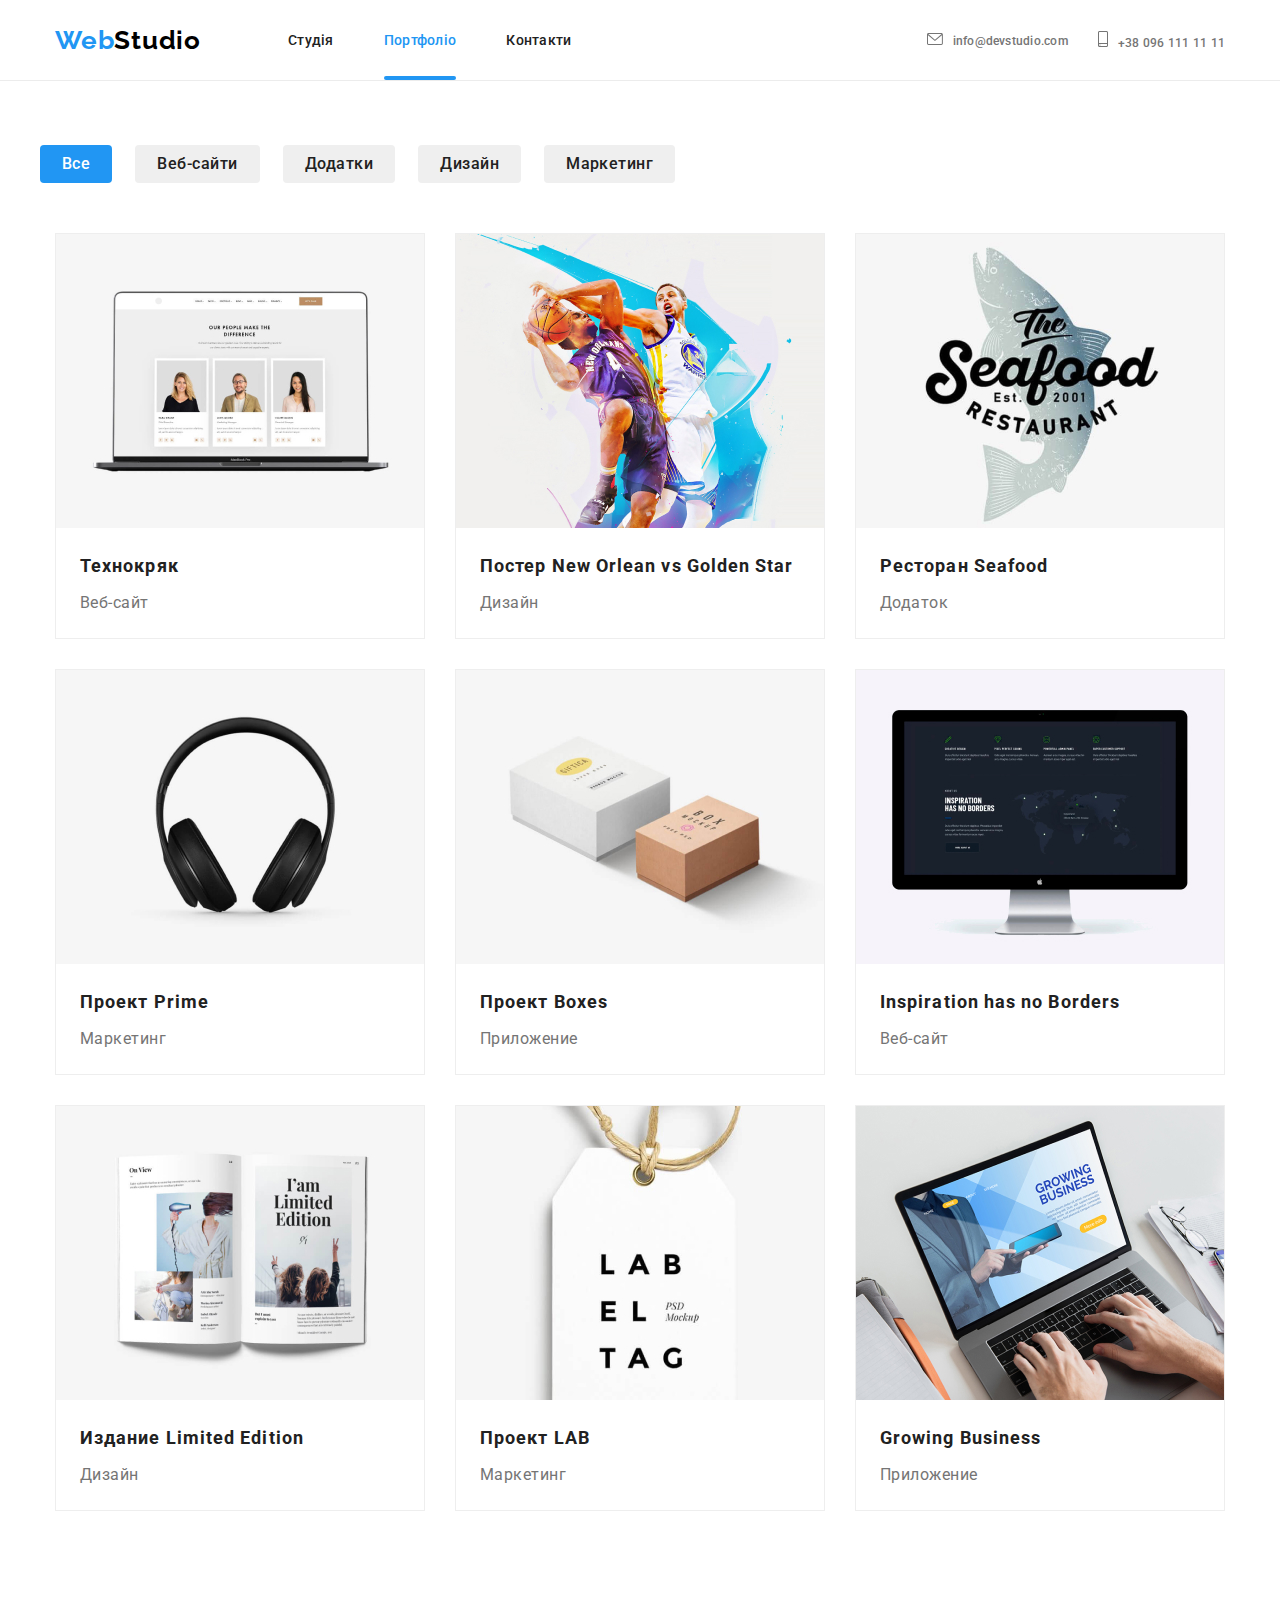
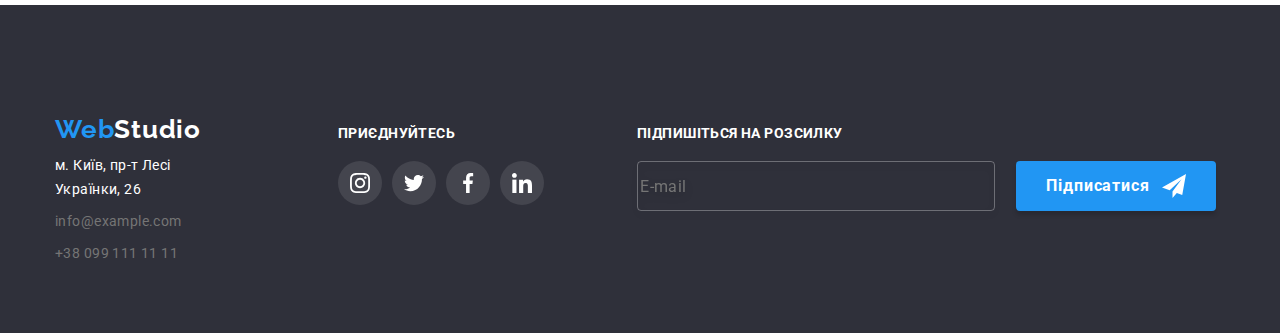
==== commit 01823401: "hw#8 changes" ====
--- a/portfolio.html
+++ b/portfolio.html
@@ -70,10 +70,10 @@
           </button>
           <ul class="list checklist">
             <li class="checklist__item link">
-              <a href="./index.html">Студія</a>
+              <a class="checklist__item link" href="./index.html">Студія</a>
             </li>
             <li class="checklist__item link">
-              <a href="./portfolio.html">Портфоліо</a>
+              <a class="checklist__item link" href="./portfolio.html">Портфоліо</a>
             </li>
             <li class="checklist__item">
               <a>Контакти</a>
@@ -81,10 +81,10 @@
           </ul>
           <ul class="info list">
             <li class="info__item link">
-              <a class="" href="tel:+380961111111">+38 096 111 11 11</a>
+              <a class="info__item link" href="tel:+380961111111">+38 096 111 11 11</a>
             </li>
             <li class="info__item link">
-              <a class="" href="mailto:info@devstudio.com">info@devstudio.com</a>
+              <a class="info__item info__item-grey link" href="mailto:info@devstudio.com">info@devstudio.com</a>
             </li>
           </ul>
           <ul class="media list">
--- a/css/main.min.css
+++ b/css/main.min.css
@@ -1 +1 @@
-:root{--accent-color: #2196f3;--primary-font: "Roboto", sans-serif;--secondary-font: "Raleway", sans-serif;--primary-text-color: #212121;--accent-color-logo: #2196f3;--secondary-color: #ffffff;--contacts-color: #757575}.visually-hidden{position:absolute;width:1px;height:1px;margin:-1px;padding:0;overflow:hidden;border:0;clip:rect(0, 0, 0, 0)}.footer-btn-send,.modal-close-btn,.social-list-link-footer,.social-list-link,.case__thumb{display:flex;align-items:center;justify-content:center}h1,h2,h3,h4,p{margin-top:0;margin-bottom:0}ul,ol{margin-top:0;margin-bottom:0;padding-left:0}.current::after{position:absolute;content:"";display:block;background:var(--accent-color);border-radius:2px;width:100%;height:4px;bottom:0}img{display:block}button{cursor:pointer}button:hover,button:focus{color:var(--secondary-color);background-color:rgba(0,0,0,0)}.list{list-style:none}.link{text-decoration:none}body{margin:0;font-family:var(--primary-font);font-size:14px;color:var(--primary-text-color)}.section{padding-top:60px;padding-bottom:60px}@media screen and (min-width: 768px){.section{padding-bottom:80px}}@media screen and (min-width: 1200px){.section{padding-top:94px;padding-bottom:94px}}.container{width:100%;padding-left:15px;padding-right:15px}@media screen and (min-width: 480px){.container{width:480px;margin-left:auto;margin-right:auto;padding-top:10px;padding-bottom:10px}}@media screen and (min-width: 768px){.container{width:738px;padding-top:0;padding-bottom:0}}@media screen and (min-width: 1200px){.container{width:1200px}}.section-description{font-family:var(--primary-font);font-style:normal;font-size:16px;font-weight:400;line-height:1.75;letter-spacing:.03em;color:var(--contacts-color);margin-bottom:9px}@media screen and (min-width: 1200px){.section-description{font-size:14px;font-weight:400;line-height:1.7142857143}}@media screen and (max-width: 767px){.mobile-menu{position:fixed;width:100%;height:100%;max-height:796px;z-index:999;top:0;left:0;background:#fff;box-shadow:0 0 0 100vmax rgba(0,0,0,.5);opacity:0;visibility:hidden;pointer-events:none;transition:opacity 500ms linear,visibility 500ms linear}.mobile-menu.is-open{opacity:1;visibility:visible;pointer-events:auto}.mobile-menu__container{position:relative;padding-left:25px;padding-top:48px;padding-bottom:48px}.mobile-menu__close-btn{position:absolute;top:10px;right:15px;background-color:rgba(0,0,0,0);border:none;padding:0;line-height:0}.mobile-menu__close-btn :hover,.mobile-menu__close-btn :focus{fill:var(--accent-color)}.checklist{display:block}.checklist__item{font-family:"Roboto";font-style:normal;font-weight:500;font-size:40px;line-height:47px;letter-spacing:.02em;color:#212121;padding-bottom:32px}.checklist__item :hover,.checklist__item :focus{color:var(--accent-color)}.checklist__item:last-child{padding-bottom:302px}.info__item{font-family:"Roboto";font-style:normal;font-weight:500;font-size:34px;line-height:40px;letter-spacing:.02em;color:#2196f3;padding-bottom:32px}.info__item:last-child{padding-bottom:64px}.media{display:flex}.media__item{padding-right:20px;font-family:"Roboto";font-style:normal;font-weight:500;font-size:18px;line-height:22px;letter-spacing:.02em;color:#2196f3}.media__link{color:rgba(33,33,33,.2)}}@media screen and (min-width: 768px){.mobile-menu{display:none}}.section__heading{font-size:28px;font-weight:700;line-height:1.1785714286;letter-spacing:.03em;text-align:center;margin-bottom:30px}@media screen and (min-width: 768px){.section__heading{margin-bottom:50px}}@media screen and (min-width: 1200px){.section__heading{margin-top:0;margin-bottom:50px;font-size:36px;font-weight:700;line-height:1.1666666667}}.grid{display:flex;flex-wrap:wrap;margin:-15px}@media screen and (min-width: 768px){.grid{margin:-30px}}@media screen and (min-width: 1200px){.grid{flex-wrap:nowrap;margin:0;margin-top:-15px;margin-bottom:-15px;margin-left:0}}.net{display:flex;flex-wrap:wrap;margin:-15px}@media screen and (min-width: 768px){.net{margin:-30px}}@media screen and (min-width: 1200px){.net{flex-wrap:nowrap;margin:0;margin-top:-15px;margin-bottom:-15px;margin-left:-15px}}.case{display:flex;flex-wrap:wrap;justify-content:center}@media screen and (min-width: 768px){.case{margin:-30px;margin-bottom:50px}}@media screen and (min-width: 1200px){.case{flex-wrap:nowrap;margin-left:-15px;margin-right:-15px;margin-bottom:50px}}.box{display:flex;flex-wrap:wrap}@media screen and (min-width: 768px){.box{margin-left:-30px;margin-right:-30px}}@media screen and (min-width: 1200px){.box{margin:-15px}}.main-header{border-bottom:1px solid #ececec}.header{display:flex}.main-header-container{display:flex;align-items:center;justify-content:space-between}.navigation{display:flex;align-items:center}@media screen and (min-width: 768px){.navigation__item{margin-right:auto}}.site-nav{display:flex;margin-left:auto}@media screen and (min-width: 768px){.site-nav__item{margin-right:auto}}.list-contacts{margin-left:auto}@media screen and (min-width: 768px){.list-contacts{flex-direction:column;gap:10px}}@media screen and (min-width: 1200px){.list-contacts{flex-direction:row;gap:30px}}.menu{display:flex;align-items:center}@media screen and (max-width: 767px){.menu{display:none}}.logo{font-family:var(--secondary-font);font-style:normal;font-size:26px;font-weight:700;line-height:1.1923076923;letter-spacing:.03em;color:var(--accent-color-logo);margin-right:87px}.logo__title{font-family:var(--secondary-font);font-style:normal;font-size:26px;font-weight:700;line-height:1.1923076923;letter-spacing:.03em;color:#000}.contacts__logo{margin-right:10px;fill:currentColor}.contacts__logo:hover,.contacts__logo:focus{color:var(--accent-color)}.logo-contacts{display:flex;align-items:center}@media screen and (min-width: 768px){.menu__item:not(:last-child){margin-right:50px}}@media screen and (min-width: 1200px){.menu__item{margin-right:auto}}.menu__link{transition:color 250ms cubic-bezier(0.4, 0, 0.2, 1);padding:32px 0;margin-right:50px;display:block;font-size:14px;font-weight:500;line-height:1.1428571429;letter-spacing:.02em;color:var(--primary-text-color)}.menu__link:hover,.menu__link:focus{color:var(--accent-color)}@media screen and (min-width: 768px){.menu__link:last-child{margin-right:0}}.mobile-menu-open{border:none;background-color:rgba(0,0,0,0);padding:0;line-height:0}@media screen and (min-width: 767px){.mobile-menu-open{display:none}}.contacts{transition:color 250ms cubic-bezier(0.4, 0, 0.2, 1);padding:32px 0;font-size:14px;font-weight:500;line-height:1.1428571429;letter-spacing:.02em;color:var(--contacts-color)}.contacts:hover,.contacts:focus{color:var(--accent-color)}@media screen and (min-width: 768px){.contacts{padding:0;font-size:12px;font-weight:500;line-height:1.1666666667}}.current{position:relative;color:#2196f3}.hero{padding:118px 0;background:#2f303a;max-width:1600px;margin-left:auto;margin-right:auto;background-image:linear-gradient(rgba(47, 48, 58, 0.4), rgba(47, 48, 58, 0.4)),url("../images/hero/mobile.jpg");background-size:cover;background-color:#c4c4c4}@media screen and (min-width: 1200px){.hero{padding:200px 0}}@media screen and (min-device-pixel-ratio: 2)and (max-width: 767px),screen and (min-resolution: 192dpi)and (max-width: 767px),screen and (min-resolution: 2dppx)and (max-width: 767px){.hero{background-image:url(/images/hero/mobile@2x.jpg)}}@media screen and (min-width: 768px){.hero{background-image:url(/images/hero/tablet.jpg)}}@media screen and (min-device-pixel-ratio: 2)and (min-width: 768px),screen and (min-resolution: 192dpi)and (min-width: 768px),screen and (min-resolution: 2dppx)and (min-width: 768px){.hero{background-image:url(/images/hero/tablet@2x.jpg)}}@media screen and (min-width: 1200px){.hero{background-image:url(/images/hero/desktop.jpg)}}@media screen and (min-device-pixel-ratio: 2)and (min-width: 1200px),screen and (min-resolution: 192dpi)and (min-width: 1200px),screen and (min-resolution: 2dppx)and (min-width: 1200px){.hero{background-image:url(/images/hero/desktop@2x.jpg)}}.main-title{font-family:var(--primary-font);font-style:normal;max-width:650px;font-size:44px;font-weight:900;line-height:1.3636363636;text-align:center;margin:0 auto;text-transform:uppercase;color:var(--secondary-color);margin-bottom:30px}@media screen and (min-width: 480px){.main-title{font-family:var(--primary-font);font-style:normal;font-size:26px;font-weight:900;line-height:1.6153846154;text-align:center;letter-spacing:.06em;text-transform:uppercase;color:var(--secondary-color)}}.modal-btn{transition-property:background-color;transition-duration:250ms;transition-timing-function:cubic-bezier(0.4, 0, 0.2, 1);padding-top:10px;padding-bottom:10px;padding-left:32px;padding-right:32px;font-family:inherit;font-size:16px;font-weight:700;line-height:1.875;display:block;margin:0 auto;letter-spacing:.06em;color:var(--secondary-color);background-color:var(--accent-color);box-shadow:0px 4px 4px rgba(0,0,0,.15);border-radius:4px;border:none}.modal-btn:hover,.modal-btn:focus{background-color:#188ce8}.flex-item{margin-right:8px}.flex-item:last-child{margin-right:0}.btn-active{transition:color 250ms cubic-bezier(0.4, 0, 0.2, 1),background-color 250ms cubic-bezier(0.4, 0, 0.2, 1),box-shadow 250ms cubic-bezier(0.4, 0, 0.2, 1);font-family:inherit;font-size:16px;font-weight:500;line-height:1.625;border:none;padding:6px 22px;letter-spacing:.03em;color:var(--primary-text-color);border-radius:4px}.btn-active:hover,.btn-active:focus{color:var(--secondary-color);background-color:#188ce8;box-shadow:0px 1px 1px rgba(0,0,0,.12),0px 4px 4px rgba(0,0,0,.06),1px 4px 6px rgba(0,0,0,.16)}.current-1{background:var(--accent-color);color:var(--secondary-color)}.box__element{position:relative;transition:box-shadow 250ms cubic-bezier(0.4, 0, 0.2, 1);width:100%;margin-bottom:30px;background:#fff;border:1px solid #eee}.box__element:hover,.box__element:focus{box-shadow:0px 1px 1px rgba(0,0,0,.12),0px 4px 4px rgba(0,0,0,.06),1px 4px 6px rgba(0,0,0,.16)}.box__element:last-child{margin-bottom:0}@media screen and (min-width: 768px){.box__element{width:calc((100% - 60px)/2);margin:15px}}@media screen and (min-width: 1200px){.box__element{width:calc((100% - 90px)/3)}}@media screen and (min-width: 1200px){.box__element:last-child{margin-bottom:15px}}.wrapper__text{padding-top:20px;padding-bottom:20px;padding-left:24px;padding-right:24px}.wrapper{display:block;width:100%;text-decoration:none}.wrapper__img{position:relative;overflow:hidden}.wrapper__overlay{position:absolute;top:0;left:0;overflow:auto;transform:translate(0, 100%);transition:transform 250ms cubic-bezier(0.4, 0, 0.2, 1);font-family:"Roboto";font-style:normal;font-size:18px;font-weight:400;line-height:1.5555555556;letter-spacing:.03em;color:#fff;background:rgba(33,150,243,.9);padding:77px 24px}.box__element:hover .wrapper__overlay{transform:translate(0, 0)}.wrapper__title{font-family:var(--primary-font);font-style:normal;font-size:18px;font-weight:700;line-height:2;letter-spacing:.06em;color:var(--primary-text-color);margin-bottom:4px}.wrapper__description{font-family:var(--primary-font);font-style:normal;font-size:16px;font-weight:400;line-height:1.875;letter-spacing:.03em;color:var(--contacts-color)}.section-main{padding-top:60px}@media screen and (min-width: 1200px){.section-main{padding-top:94px;padding-bottom:94px}}.case__link{width:100%;margin-bottom:30px;margin-right:0;display:flex;justify-content:center}@media screen and (min-width: 768px){.case__link{width:calc((100% - 60px)/2);margin:15px}}@media screen and (max-width: 1199px){.case__link:last-child{margin-bottom:60px}}.case__item{display:block;text-align:start}.case__thumb{height:120px;border-radius:4px;background-color:#f5f4fa;margin-bottom:30px}.case__title{font-family:var(--primary-font);font-style:normal;font-size:14px;font-weight:700;line-height:1.1428571429;letter-spacing:.03em;text-transform:uppercase;color:var(--primary-text-color);margin-bottom:10px}@media screen and (min-width: 480px){.case__title{display:flex;justify-content:center;text-align:center}}.case__descr{font-family:var(--primary-font);font-style:normal;font-size:14px;font-weight:400;line-height:1.7142857143;letter-spacing:.03em;color:var(--contacts-color)}.action{position:absolute;bottom:0;left:0;width:370px;min-height:70px;background:rgba(47,48,58,.8);display:flex;align-items:center;justify-content:center}.element{font-family:"Roboto";font-style:normal;font-size:14px;font-weight:700;line-height:1.1428571429;text-align:center;letter-spacing:.03em;text-transform:uppercase;color:#fff}@media screen and (min-width: 480px){.instance{display:none}}@media screen and (min-width: 1200px){.instance{display:contents}}.container-team{background-color:#f5f4fa}.net__list{background-color:#fff;width:270px;margin-top:0;margin-bottom:30px;margin:15px;width:450px;box-shadow:0px 4px 4px rgba(0,0,0,.25),0px 4px 4px rgba(0,0,0,.25),0px 1px 3px rgba(0,0,0,.12);border-radius:0px 0px 4px 4px}@media screen and (min-width: 768px){.net__list{width:calc((100% - 60px)/2);margin:15px}}@media screen and (min-width: 1200px){.net__list:nth-child(4n){margin-right:0}}.text-box{display:block;text-align:center;padding-top:30px;padding-bottom:30px;width:450px;margin-left:0;margin-right:0}@media screen and (min-width: 768px){.text-box{width:100%}}.subtitle{font-style:normal;font-size:16px;font-weight:500;line-height:1.25;text-align:center;letter-spacing:.03em;margin-bottom:10px}.about{line-height:1.19;text-align:center}.social-list{display:flex;justify-content:center;gap:10px;margin-top:16px}.social-list-link{transition:background-color 250ms cubic-bezier(0.4, 0, 0.2, 1);width:44px;height:44px;border-radius:50%;background-color:#fff}.social-list-link:hover,.social-list-link:focus{background-color:var(--accent-color)}.social-list-link:hover .social-list-icon,.social-list-link:hover .social-list-icon,.social-list-link:focus .social-list-icon,.social-list-link:focus .social-list-icon{fill:var(--secondary-color)}.social-list-icon{transition:fill 250ms cubic-bezier(0.4, 0, 0.2, 1);fill:#afb1b8}.grid__item{transition:fill 250ms cubic-bezier(0.4, 0, 0.2, 1),border 250ms cubic-bezier(0.4, 0, 0.2, 1),border-radius 250ms cubic-bezier(0.4, 0, 0.2, 1);width:calc((100% - 60px)/2);height:92px;display:flex;justify-content:center;align-items:center;margin:15px;border:1px solid #afb1b8;border-radius:4px}.grid__item:hover,.grid__item:focus{fill:var(--accent-color);border:1px solid var(--accent-color);border-radius:4px}.grid__item:hover .company__icon,.grid__item:hover .company__icon,.grid__item:focus .company__icon,.grid__item:focus .company__icon{fill:var(--accent-color)}@media screen and (min-width: 768px){.grid__item{width:calc((100% - 90px)/3);margin:15px}}@media screen and (min-width: 1200px){.grid__item{flex-wrap:nowrap;margin-left:0;margin-right:30px}}@media screen and (min-width: 1200px){.grid__item:last-child{margin-right:0}}.company__icon{fill:#afb1b8}.bottom{background:#2f303a;justify-content:flex-start;padding-top:60px;padding-bottom:60px}.footer-containe{display:block;align-items:baseline}@media screen and (min-width: 768px){.footer-containe{display:flex;justify-content:space-around;flex-wrap:wrap}}@media screen and (min-width: 1200px){.footer-containe{display:flex;flex-wrap:nowrap;justify-content:center}}.logo-footer{margin-right:auto;margin-bottom:20px;display:flex;justify-content:center;align-items:center;margin-bottom:8px}@media screen and (min-width: 1200px){.logo-footer{justify-content:start}}.logo-title-white{font-family:var(--secondary-font);font-style:normal;font-size:26px;font-weight:700;line-height:1.1923076923;letter-spacing:.03em;color:#fff}.list-footer{margin-left:auto;margin-right:auto}.section-description-black{color:var(--secondary-color);font-style:normal;margin-bottom:8px}.menu-footer{width:206px;height:80px;display:block;margin-top:60px;margin-left:137px}@media screen and (min-width: 768px){.menu-footer{margin-top:60px}}.footer-title{display:flex;justify-content:center;align-items:center;font-family:"Roboto";font-style:normal;font-size:14px;font-weight:700;line-height:1.1428571429;letter-spacing:.03em;text-transform:uppercase;color:#fff;margin-bottom:20px}@media screen and (min-width: 1200px){.footer-title{justify-content:start}}.social-list-footer{display:flex;justify-content:center;gap:10px}.social-list-link-footer{transition:background-color 250ms cubic-bezier(0.4, 0, 0.2, 1);width:44px;height:44px;border-radius:50%;background-color:rgba(255,255,255,.1)}.social-list-link-footer:hover,.social-list-link-footer:focus{background-color:var(--accent-color)}.social-link-icon-footer{fill:#fff}.logo-list{margin-right:auto}.backdrop{position:fixed;top:0;left:0;z-index:100;width:100%;height:100%;background-color:rgba(0,0,0,.2);transition:opacity 250ms cubic-bezier(0.4, 0, 0.2, 1),visibility 250ms cubic-bezier(0.4, 0, 0.2, 1)}.backdrop.is-hidden{opacity:0;pointer-events:none;visibility:hidden}.backdrop.is-hidden.modal{transform:translate(-50% -50%) scale(0.7)}.modal-close-btn{position:absolute;top:8px;right:8px;width:30px;height:30px;border-radius:50%;background-color:#fff;border:1px solid rgba(0,0,0,.1);padding:0}.modal-close-btn:hover,.modal-close-btn:focus{fill:var(--accent-color)}.modal{position:absolute;top:50%;left:50%;padding:40px;transform:translate(-50%, -50%) scale(1);min-width:450px;min-height:609px;background:#fff;box-shadow:0px 1px 3px rgba(0,0,0,.12),0px 1px 1px rgba(0,0,0,.14),0px 2px 1px rgba(0,0,0,.2);border-radius:4px;transition:box-shadow 250ms,transform 250ms cubic-bezier(0.4, 0, 0.2, 1)}@media screen and (min-width: 1200px){.modal{min-width:528px;min-height:581px}}.footer-form{display:block;margin-top:60px;margin-left:auto;margin-right:auto}@media screen and (min-width: 768px){.footer-form{display:flex;flex-direction:column;align-items:center;width:100%}}@media screen and (min-width: 1200px){.footer-form{display:flex;flex-direction:row;align-items:end;margin-left:93px}}.footer-form-field{width:358px;margin-right:12px}.footer-form-input-desc{display:flex;justify-content:center;align-items:center;font-family:var(--primary-font);font-style:normal;font-size:14px;font-weight:700;line-height:1.1428571429;letter-spacing:.03em;text-transform:uppercase;color:var(--secondary-color);margin-bottom:20px}@media screen and (min-width: 1200px){.footer-form-input-desc{display:flex;justify-content:start;align-items:center}}.footer-form-input-wrapper{min-width:358px;height:50px}.footer-form-input{width:100%;height:50px;font-family:var(--primary-font);font-style:normal;font-size:16px;font-weight:400;line-height:1.25;display:flex;justify-content:center;align-items:center;letter-spacing:.03em;color:rgba(255,255,255,.6);border:1px solid rgba(255,255,255,.3);filter:drop-shadow(0px 4px 4px rgba(0, 0, 0, 0.15));border-radius:4px;background-color:rgba(0,0,0,0)}.footer-btn-send{display:flex;margin-left:auto;margin-right:auto;margin-top:20px;min-width:200px;height:50px;font-family:var(--primary-font);font-style:normal;font-size:16px;font-weight:700;line-height:1.875;text-align:center;letter-spacing:.06em;color:var(--secondary-color);background:var(--accent-color);box-shadow:0px 4px 4px rgba(0,0,0,.15);border-radius:4px;border:none;transition:background 250ms cubic-bezier(0.4, 0, 0.2, 1)}.footer-btn-send:hover,.footer-btn-send:focus{background-color:#188ce8}.footer-btn-send-icon{margin-left:12px}.modal-form{display:flex;flex-direction:column}.modal-form-title{font-family:var(--secondary-font);font-style:normal;font-size:20px;font-weight:700;line-height:1.15;text-align:center;letter-spacing:.03em;color:var(--primary-text-color);padding-bottom:12px}.modal-form-field{margin-bottom:10px}.modal-form-input-desc{display:block;font-family:var(--primary-font);font-style:normal;font-size:12px;font-weight:400;line-height:1.1666666667;letter-spacing:.01em;color:var(--contacts-color);margin-bottom:4px}.modal-form-input-wrapper{display:block;position:relative}.modal-form-input{width:100%;height:40px;border:1px solid rgba(33,33,33,.2);border-radius:4px;padding-left:42px;color:#000;transition:border-color 250ms cubic-bezier(0.4, 0, 0.2, 1);cursor:pointer}.modal-form-input:focus{outline:none;border-color:var(--accent-color-logo)}.modal-form-input:focus+.modal-form-input-icon{fill:var(--accent-color-logo)}.modal-form-input-icon{position:absolute;top:50%;left:12px;transform:translateY(-50%);display:block}.modal-form-message{width:100%;height:120px;border:1px solid rgba(33,33,33,.2);border-radius:4px;padding:12px 16px;resize:none;transition:border-color 250ms cubic-bezier(0.4, 0, 0.2, 1)}.modal-form-message::placeholder{color:rgba(117,117,117,.5)}.modal-form-message:focus{outline:none;border-color:var(--accent-color-logo)}.modal-form-check-desc{display:flex;align-items:center;font-family:var(--primary-font);font-style:normal;font-size:12px;font-weight:400;line-height:1.1666666667;letter-spacing:.03em;color:var(--contacts-color);margin-bottom:30px}.modal-form-check-desc::before{display:block;width:16px;height:15px;content:"";background-image:url(../images/checkbox-black.svg);cursor:pointer;transition:background-image 250ms cubic-bezier(0.4, 0, 0.2, 1);margin-right:7px}.modal-form-check:checked+.modal-form-check-desc::before{background-image:url(../images/checkbox-blue.svg)}.modal-form-check:focus+.modal-form-check-desc::before{outline:#2196f3;border-radius:2px}@media screen and (min-width: 1200px){.modal-form-check-desc{font-size:14px;font-weight:400;line-height:1.7142857143;margin-left:12px}}.modal-form-check-title{font-family:var(--primary-font);font-style:normal;font-size:12px;font-weight:400;line-height:1.1666666667;letter-spacing:.03em;text-decoration-line:underline;color:var(--accent-color)}@media screen and (min-width: 1200px){.modal-form-check-title{font-size:14px;font-weight:400;line-height:1.7142857143}}.modal-form-submit{transition-property:background-color;transition-duration:250ms;transition-timing-function:cubic-bezier(0.4, 0, 0.2, 1);padding-top:10px;padding-bottom:10px;padding-left:52px;padding-right:52px;font-family:inherit;font-size:16px;font-weight:700;line-height:1.875;display:block;margin:0 auto;letter-spacing:.06em;color:var(--secondary-color);background-color:var(--accent-color);box-shadow:0px 4px 4px rgba(0,0,0,.15);border-radius:4px;border:none}.modal-form-submit:hover,.modal-form-submit:focus{background-color:#188ce8}/*# sourceMappingURL=main.min.css.map */+:root{--accent-color: #2196f3;--primary-font: "Roboto", sans-serif;--secondary-font: "Raleway", sans-serif;--primary-text-color: #212121;--accent-color-logo: #2196f3;--secondary-color: #ffffff;--contacts-color: #757575}.visually-hidden{position:absolute;width:1px;height:1px;margin:-1px;padding:0;overflow:hidden;border:0;clip:rect(0, 0, 0, 0)}.footer-btn-send,.modal-close-btn,.social-list-link-footer,.social-list-link,.case__thumb{display:flex;align-items:center;justify-content:center}h1,h2,h3,h4,p{margin-top:0;margin-bottom:0}ul,ol{margin-top:0;margin-bottom:0;padding-left:0}.current::after{position:absolute;content:"";display:block;background:var(--accent-color);border-radius:2px;width:100%;height:4px;bottom:0}img{display:block}button{cursor:pointer}button:hover,button:focus{color:var(--secondary-color);background-color:rgba(0,0,0,0)}.list{list-style:none}.link{text-decoration:none}body{margin:0;font-family:var(--primary-font);font-size:14px;color:var(--primary-text-color)}.section{padding-top:60px;padding-bottom:60px}@media screen and (min-width: 768px){.section{padding-bottom:80px}}@media screen and (min-width: 1200px){.section{padding-top:94px;padding-bottom:94px}}.container{width:100%;padding-left:15px;padding-right:15px}@media screen and (min-width: 480px){.container{width:480px;margin-left:auto;margin-right:auto;padding-top:10px;padding-bottom:10px}}@media screen and (min-width: 768px){.container{width:738px;padding-top:0;padding-bottom:0}}@media screen and (min-width: 1200px){.container{width:1200px}}.section-description{font-family:var(--primary-font);font-style:normal;font-size:16px;font-weight:400;line-height:1.75;letter-spacing:.03em;color:var(--contacts-color);margin-bottom:9px}@media screen and (min-width: 1200px){.section-description{font-size:14px;font-weight:400;line-height:1.7142857143}}@media screen and (max-width: 767px){.mobile-menu{position:fixed;width:100%;height:100%;max-height:796px;z-index:999;top:0;left:0;background:#fff;box-shadow:0 0 0 100vmax rgba(0,0,0,.5);opacity:0;visibility:hidden;pointer-events:none;transition:opacity 500ms linear,visibility 500ms linear}.mobile-menu.is-open{opacity:1;visibility:visible;pointer-events:auto}.mobile-menu__container{position:relative;padding-left:25px;padding-top:48px;padding-bottom:48px}.mobile-menu__close-btn{position:absolute;top:10px;right:15px;background-color:rgba(0,0,0,0);border:none;padding:0;line-height:0}.mobile-menu__close-btn :hover,.mobile-menu__close-btn :focus{fill:var(--accent-color)}.checklist{display:block}.checklist__item{font-family:"Roboto";font-style:normal;font-weight:500;font-size:40px;line-height:47px;letter-spacing:.02em;color:#212121;padding-bottom:32px}.checklist__item :hover,.checklist__item :focus{color:var(--accent-color)}.checklist__item:last-child{padding-bottom:302px}.info__item{font-family:"Roboto";font-style:normal;font-weight:500;font-size:34px;line-height:40px;letter-spacing:.02em;color:#2196f3;padding-bottom:32px}.info__item:last-child{padding-bottom:64px}.info__item-grey{font-family:"Roboto";font-style:normal;font-weight:500;font-size:24px;line-height:28px;letter-spacing:.02em;color:#757575}.media{display:flex}.media__item{padding-right:20px;font-family:"Roboto";font-style:normal;font-weight:500;font-size:18px;line-height:22px;letter-spacing:.02em;color:#2196f3}.media__link{color:rgba(33,33,33,.2)}}@media screen and (min-width: 768px){.mobile-menu{display:none}}.section__heading{font-size:28px;font-weight:700;line-height:1.1785714286;letter-spacing:.03em;text-align:center;margin-bottom:30px}@media screen and (min-width: 768px){.section__heading{margin-bottom:50px}}@media screen and (min-width: 1200px){.section__heading{margin-top:0;margin-bottom:50px;font-size:36px;font-weight:700;line-height:1.1666666667}}.grid{display:flex;flex-wrap:wrap;margin:-15px}@media screen and (min-width: 768px){.grid{margin:-30px}}@media screen and (min-width: 1200px){.grid{flex-wrap:nowrap;margin:0;margin-top:-15px;margin-bottom:-15px;margin-left:0}}.net{display:flex;flex-wrap:wrap;margin:-15px}@media screen and (min-width: 768px){.net{margin:-30px}}@media screen and (min-width: 1200px){.net{flex-wrap:nowrap;margin:0;margin-top:-15px;margin-bottom:-15px;margin-left:-15px}}.case{display:flex;flex-wrap:wrap;justify-content:start;gap:15px}@media screen and (min-width: 768px){.case{margin:-30px;margin-bottom:50px}}@media screen and (min-width: 1200px){.case{flex-wrap:nowrap;margin-left:-15px;margin-right:-15px;margin-bottom:50px}}.box{display:flex;flex-wrap:wrap}@media screen and (min-width: 768px){.box{margin-left:-30px;margin-right:-30px}}@media screen and (min-width: 1200px){.box{margin:-15px}}.main-header{border-bottom:1px solid #ececec}.header{display:flex}.main-header-container{display:flex;align-items:center;justify-content:space-between}.navigation{display:flex;align-items:center}@media screen and (min-width: 768px){.navigation__item{margin-right:auto}}.site-nav{display:flex;margin-left:auto}@media screen and (min-width: 768px){.site-nav__item{margin-right:auto}}.list-contacts{margin-left:auto}@media screen and (min-width: 768px){.list-contacts{flex-direction:column;gap:10px}}@media screen and (min-width: 1200px){.list-contacts{flex-direction:row;gap:30px}}.menu{display:flex;align-items:center}@media screen and (max-width: 767px){.menu{display:none}}.logo{font-family:var(--secondary-font);font-style:normal;font-size:26px;font-weight:700;line-height:1.1923076923;letter-spacing:.03em;color:var(--accent-color-logo);margin-right:87px}.logo__title{font-family:var(--secondary-font);font-style:normal;font-size:26px;font-weight:700;line-height:1.1923076923;letter-spacing:.03em;color:#000}.contacts__logo{margin-right:10px;fill:currentColor}.contacts__logo:hover,.contacts__logo:focus{color:var(--accent-color)}.logo-contacts{display:flex;align-items:center}@media screen and (min-width: 768px){.menu__item:not(:last-child){margin-right:50px}}@media screen and (min-width: 1200px){.menu__item{margin-right:auto}}.menu__link{transition:color 250ms cubic-bezier(0.4, 0, 0.2, 1);padding:32px 0;margin-right:50px;display:block;font-size:14px;font-weight:500;line-height:1.1428571429;letter-spacing:.02em;color:var(--primary-text-color)}.menu__link:hover,.menu__link:focus{color:var(--accent-color)}@media screen and (min-width: 768px){.menu__link:last-child{margin-right:0}}.mobile-menu-open{border:none;background-color:rgba(0,0,0,0);padding:0;line-height:0}@media screen and (min-width: 767px){.mobile-menu-open{display:none}}.contacts{transition:color 250ms cubic-bezier(0.4, 0, 0.2, 1);padding:32px 0;font-size:14px;font-weight:500;line-height:1.1428571429;letter-spacing:.02em;color:var(--contacts-color)}.contacts:hover,.contacts:focus{color:var(--accent-color)}@media screen and (min-width: 768px){.contacts{padding:0;font-size:12px;font-weight:500;line-height:1.1666666667}}.current{position:relative;color:#2196f3}.hero{padding:118px 0;background:#2f303a;max-width:1600px;margin-left:auto;margin-right:auto;background-image:linear-gradient(rgba(47, 48, 58, 0.4), rgba(47, 48, 58, 0.4)),url("../images/hero/mobile.jpg");background-size:cover;background-color:#c4c4c4}@media screen and (min-width: 1200px){.hero{padding:200px 0}}@media screen and (min-device-pixel-ratio: 2)and (max-width: 767px),screen and (min-resolution: 192dpi)and (max-width: 767px),screen and (min-resolution: 2dppx)and (max-width: 767px){.hero{background-image:url(/images/hero/mobile@2x.jpg)}}@media screen and (min-width: 768px){.hero{background-image:url(/images/hero/tablet.jpg)}}@media screen and (min-device-pixel-ratio: 2)and (min-width: 768px),screen and (min-resolution: 192dpi)and (min-width: 768px),screen and (min-resolution: 2dppx)and (min-width: 768px){.hero{background-image:url(/images/hero/tablet@2x.jpg)}}@media screen and (min-width: 1200px){.hero{background-image:url(/images/hero/desktop.jpg)}}@media screen and (min-device-pixel-ratio: 2)and (min-width: 1200px),screen and (min-resolution: 192dpi)and (min-width: 1200px),screen and (min-resolution: 2dppx)and (min-width: 1200px){.hero{background-image:url(/images/hero/desktop@2x.jpg)}}.main-title{font-family:var(--primary-font);font-style:normal;max-width:650px;font-size:44px;font-weight:900;line-height:1.3636363636;text-align:center;margin:0 auto;text-transform:uppercase;color:var(--secondary-color);margin-bottom:30px}@media screen and (min-width: 480px){.main-title{font-family:var(--primary-font);font-style:normal;font-size:26px;font-weight:900;line-height:1.6153846154;text-align:center;letter-spacing:.06em;text-transform:uppercase;color:var(--secondary-color)}}.modal-btn{transition-property:background-color;transition-duration:250ms;transition-timing-function:cubic-bezier(0.4, 0, 0.2, 1);padding-top:10px;padding-bottom:10px;padding-left:32px;padding-right:32px;font-family:inherit;font-size:16px;font-weight:700;line-height:1.875;display:block;margin:0 auto;letter-spacing:.06em;color:var(--secondary-color);background-color:var(--accent-color);box-shadow:0px 4px 4px rgba(0,0,0,.15);border-radius:4px;border:none}.modal-btn:hover,.modal-btn:focus{background-color:#188ce8}.flex-item{margin-right:8px}.flex-item:last-child{margin-right:0}.btn-active{transition:color 250ms cubic-bezier(0.4, 0, 0.2, 1),background-color 250ms cubic-bezier(0.4, 0, 0.2, 1),box-shadow 250ms cubic-bezier(0.4, 0, 0.2, 1);font-family:inherit;font-size:16px;font-weight:500;line-height:1.625;border:none;padding:6px 22px;letter-spacing:.03em;color:var(--primary-text-color);border-radius:4px}.btn-active:hover,.btn-active:focus{color:var(--secondary-color);background-color:#188ce8;box-shadow:0px 1px 1px rgba(0,0,0,.12),0px 4px 4px rgba(0,0,0,.06),1px 4px 6px rgba(0,0,0,.16)}.current-1{background:var(--accent-color);color:var(--secondary-color)}.box__element{position:relative;transition:box-shadow 250ms cubic-bezier(0.4, 0, 0.2, 1);width:100%;margin-bottom:30px;background:#fff;border:1px solid #eee}.box__element:hover,.box__element:focus{box-shadow:0px 1px 1px rgba(0,0,0,.12),0px 4px 4px rgba(0,0,0,.06),1px 4px 6px rgba(0,0,0,.16)}.box__element:last-child{margin-bottom:0}@media screen and (min-width: 768px){.box__element{width:calc((100% - 60px)/2);margin:15px}}@media screen and (min-width: 1200px){.box__element{width:calc((100% - 90px)/3)}}@media screen and (min-width: 1200px){.box__element:last-child{margin-bottom:15px}}.wrapper__text{padding-top:20px;padding-bottom:20px;padding-left:24px;padding-right:24px}.wrapper{display:block;width:100%;text-decoration:none}.wrapper__img{position:relative;overflow:hidden}.wrapper__overlay{position:absolute;top:0;left:0;overflow:auto;transform:translate(0, 100%);transition:transform 250ms cubic-bezier(0.4, 0, 0.2, 1);font-family:"Roboto";font-style:normal;font-size:18px;font-weight:400;line-height:1.5555555556;letter-spacing:.03em;color:#fff;background:rgba(33,150,243,.9);padding:77px 24px}.box__element:hover .wrapper__overlay{transform:translate(0, 0)}.wrapper__title{font-family:var(--primary-font);font-style:normal;font-size:18px;font-weight:700;line-height:2;letter-spacing:.06em;color:var(--primary-text-color);margin-bottom:4px}.wrapper__description{font-family:var(--primary-font);font-style:normal;font-size:16px;font-weight:400;line-height:1.875;letter-spacing:.03em;color:var(--contacts-color)}.section-main{padding-top:60px}@media screen and (min-width: 1200px){.section-main{padding-top:94px;padding-bottom:94px}}.case__link{width:100%;margin-bottom:30px;margin-right:0;display:flex;justify-content:center}@media screen and (min-width: 768px){.case__link{width:calc((100% - 60px)/2);margin:15px}}@media screen and (max-width: 1199px){.case__link:last-child{margin-bottom:60px}}.case__item{display:block;text-align:start}.case__thumb{height:120px;border-radius:4px;background-color:#f5f4fa;margin-bottom:30px}.case__title{font-family:var(--primary-font);font-style:normal;font-size:14px;font-weight:700;line-height:1.1428571429;letter-spacing:.03em;text-transform:uppercase;color:var(--primary-text-color);margin-bottom:10px}@media screen and (min-width: 480px){.case__title{display:flex;justify-content:center;text-align:center}}.case__descr{font-family:var(--primary-font);font-style:normal;font-size:14px;font-weight:400;line-height:1.7142857143;letter-spacing:.03em;color:var(--contacts-color)}.action{position:absolute;bottom:0;left:0;width:370px;min-height:70px;background:rgba(47,48,58,.8);display:flex;align-items:center;justify-content:center}.element{font-family:"Roboto";font-style:normal;font-size:14px;font-weight:700;line-height:1.1428571429;text-align:center;letter-spacing:.03em;text-transform:uppercase;color:#fff}@media screen and (min-width: 480px){.instance{display:none}}@media screen and (min-width: 1200px){.instance{display:contents}}.container-team{background-color:#f5f4fa}.net__list{background-color:#fff;width:270px;margin-top:0;margin-bottom:30px;margin:15px;width:450px;box-shadow:0px 4px 4px rgba(0,0,0,.25),0px 4px 4px rgba(0,0,0,.25),0px 1px 3px rgba(0,0,0,.12);border-radius:0px 0px 4px 4px}@media screen and (min-width: 768px){.net__list{width:calc((100% - 60px)/2);margin:15px}}@media screen and (min-width: 1200px){.net__list:nth-child(4n){margin-right:0}}.text-box{display:block;text-align:center;padding-top:30px;padding-bottom:30px;width:450px;margin-left:0;margin-right:0}@media screen and (min-width: 768px){.text-box{width:100%}}.subtitle{font-style:normal;font-size:16px;font-weight:500;line-height:1.25;text-align:center;letter-spacing:.03em;margin-bottom:10px}.about{line-height:1.19;text-align:center}.social-list{display:flex;justify-content:center;gap:10px;margin-top:16px}.social-list-link{transition:background-color 250ms cubic-bezier(0.4, 0, 0.2, 1);width:44px;height:44px;border-radius:50%;background-color:#fff}.social-list-link:hover,.social-list-link:focus{background-color:var(--accent-color)}.social-list-link:hover .social-list-icon,.social-list-link:hover .social-list-icon,.social-list-link:focus .social-list-icon,.social-list-link:focus .social-list-icon{fill:var(--secondary-color)}.social-list-icon{transition:fill 250ms cubic-bezier(0.4, 0, 0.2, 1);fill:#afb1b8}.grid__item{transition:fill 250ms cubic-bezier(0.4, 0, 0.2, 1),border 250ms cubic-bezier(0.4, 0, 0.2, 1),border-radius 250ms cubic-bezier(0.4, 0, 0.2, 1);width:calc((100% - 60px)/2);height:92px;display:flex;justify-content:center;align-items:center;margin:15px;border:1px solid #afb1b8;border-radius:4px}.grid__item:hover,.grid__item:focus{fill:var(--accent-color);border:1px solid var(--accent-color);border-radius:4px}.grid__item:hover .company__icon,.grid__item:hover .company__icon,.grid__item:focus .company__icon,.grid__item:focus .company__icon{fill:var(--accent-color)}@media screen and (min-width: 768px){.grid__item{width:calc((100% - 90px)/3);margin:15px}}@media screen and (min-width: 1200px){.grid__item{flex-wrap:nowrap;margin-left:0;margin-right:30px}}@media screen and (min-width: 1200px){.grid__item:last-child{margin-right:0}}.company__icon{fill:#afb1b8}.bottom{background:#2f303a;justify-content:flex-start;padding-top:60px;padding-bottom:60px}.footer-containe{display:block;align-items:baseline}@media screen and (min-width: 768px){.footer-containe{display:flex;justify-content:space-around;flex-wrap:wrap}}@media screen and (min-width: 1200px){.footer-containe{display:flex;flex-wrap:nowrap;justify-content:center}}.logo-footer{margin-right:auto;margin-bottom:20px;display:flex;justify-content:center;align-items:center;margin-bottom:8px}@media screen and (min-width: 1200px){.logo-footer{justify-content:start}}.logo-title-white{font-family:var(--secondary-font);font-style:normal;font-size:26px;font-weight:700;line-height:1.1923076923;letter-spacing:.03em;color:#fff}.list-footer{margin-left:auto;margin-right:auto}.section-description-black{color:var(--secondary-color);font-style:normal;margin-bottom:8px}.menu-footer{width:206px;height:80px;display:block;margin-top:60px;margin-left:137px}@media screen and (min-width: 768px){.menu-footer{margin-top:60px}}.footer-title{display:flex;justify-content:center;align-items:center;font-family:"Roboto";font-style:normal;font-size:14px;font-weight:700;line-height:1.1428571429;letter-spacing:.03em;text-transform:uppercase;color:#fff;margin-bottom:20px}@media screen and (min-width: 1200px){.footer-title{justify-content:start}}.social-list-footer{display:flex;justify-content:center;gap:10px}.social-list-link-footer{transition:background-color 250ms cubic-bezier(0.4, 0, 0.2, 1);width:44px;height:44px;border-radius:50%;background-color:rgba(255,255,255,.1)}.social-list-link-footer:hover,.social-list-link-footer:focus{background-color:var(--accent-color)}.social-link-icon-footer{fill:#fff}.logo-list{margin-right:auto}.backdrop{position:fixed;top:0;left:0;z-index:100;width:100%;height:100%;background-color:rgba(0,0,0,.2);transition:opacity 250ms cubic-bezier(0.4, 0, 0.2, 1),visibility 250ms cubic-bezier(0.4, 0, 0.2, 1)}.backdrop.is-hidden{opacity:0;pointer-events:none;visibility:hidden}.backdrop.is-hidden.modal{transform:translate(-50% -50%) scale(0.7)}.modal-close-btn{position:absolute;top:8px;right:8px;width:30px;height:30px;border-radius:50%;background-color:#fff;border:1px solid rgba(0,0,0,.1);padding:0}.modal-close-btn:hover,.modal-close-btn:focus{fill:var(--accent-color)}.modal{position:absolute;top:50%;left:50%;padding:40px;transform:translate(-50%, -50%) scale(1);min-width:450px;min-height:609px;background:#fff;box-shadow:0px 1px 3px rgba(0,0,0,.12),0px 1px 1px rgba(0,0,0,.14),0px 2px 1px rgba(0,0,0,.2);border-radius:4px;transition:box-shadow 250ms,transform 250ms cubic-bezier(0.4, 0, 0.2, 1)}@media screen and (min-width: 1200px){.modal{min-width:528px;min-height:581px}}.footer-form{display:block;margin-top:60px;margin-left:auto;margin-right:auto}@media screen and (min-width: 768px){.footer-form{display:flex;flex-direction:column;align-items:center;width:100%}}@media screen and (min-width: 1200px){.footer-form{display:flex;flex-direction:row;align-items:end;margin-left:93px}}.footer-form-field{width:358px;margin-right:12px}.footer-form-input-desc{display:flex;justify-content:center;align-items:center;font-family:var(--primary-font);font-style:normal;font-size:14px;font-weight:700;line-height:1.1428571429;letter-spacing:.03em;text-transform:uppercase;color:var(--secondary-color);margin-bottom:20px}@media screen and (min-width: 1200px){.footer-form-input-desc{display:flex;justify-content:start;align-items:center}}.footer-form-input-wrapper{min-width:358px;height:50px}.footer-form-input{width:100%;height:50px;font-family:var(--primary-font);font-style:normal;font-size:16px;font-weight:400;line-height:1.25;display:flex;justify-content:center;align-items:center;letter-spacing:.03em;color:rgba(255,255,255,.6);border:1px solid rgba(255,255,255,.3);filter:drop-shadow(0px 4px 4px rgba(0, 0, 0, 0.15));border-radius:4px;background-color:rgba(0,0,0,0)}.footer-btn-send{display:flex;margin-left:auto;margin-right:auto;margin-top:20px;min-width:200px;height:50px;font-family:var(--primary-font);font-style:normal;font-size:16px;font-weight:700;line-height:1.875;text-align:center;letter-spacing:.06em;color:var(--secondary-color);background:var(--accent-color);box-shadow:0px 4px 4px rgba(0,0,0,.15);border-radius:4px;border:none;transition:background 250ms cubic-bezier(0.4, 0, 0.2, 1)}.footer-btn-send:hover,.footer-btn-send:focus{background-color:#188ce8}.footer-btn-send-icon{margin-left:12px}.modal-form{display:flex;flex-direction:column}.modal-form-title{font-family:var(--secondary-font);font-style:normal;font-size:20px;font-weight:700;line-height:1.15;text-align:center;letter-spacing:.03em;color:var(--primary-text-color);padding-bottom:12px}.modal-form-field{margin-bottom:10px}.modal-form-input-desc{display:block;font-family:var(--primary-font);font-style:normal;font-size:12px;font-weight:400;line-height:1.1666666667;letter-spacing:.01em;color:var(--contacts-color);margin-bottom:4px}.modal-form-input-wrapper{display:block;position:relative}.modal-form-input{width:100%;height:40px;border:1px solid rgba(33,33,33,.2);border-radius:4px;padding-left:42px;color:#000;transition:border-color 250ms cubic-bezier(0.4, 0, 0.2, 1);cursor:pointer}.modal-form-input:focus{outline:none;border-color:var(--accent-color-logo)}.modal-form-input:focus+.modal-form-input-icon{fill:var(--accent-color-logo)}.modal-form-input-icon{position:absolute;top:50%;left:12px;transform:translateY(-50%);display:block}.modal-form-message{width:100%;height:120px;border:1px solid rgba(33,33,33,.2);border-radius:4px;padding:12px 16px;resize:none;transition:border-color 250ms cubic-bezier(0.4, 0, 0.2, 1)}.modal-form-message::placeholder{color:rgba(117,117,117,.5)}.modal-form-message:focus{outline:none;border-color:var(--accent-color-logo)}.modal-form-check-desc{display:flex;align-items:center;font-family:var(--primary-font);font-style:normal;font-size:12px;font-weight:400;line-height:1.1666666667;letter-spacing:.03em;color:var(--contacts-color);margin-bottom:30px}.modal-form-check-desc::before{display:block;width:16px;height:15px;content:"";background-image:url(../images/checkbox-black.svg);cursor:pointer;transition:background-image 250ms cubic-bezier(0.4, 0, 0.2, 1);margin-right:7px}.modal-form-check:checked+.modal-form-check-desc::before{background-image:url(../images/checkbox-blue.svg)}.modal-form-check:focus+.modal-form-check-desc::before{outline:#2196f3;border-radius:2px}@media screen and (min-width: 1200px){.modal-form-check-desc{font-size:14px;font-weight:400;line-height:1.7142857143;margin-left:12px}}.modal-form-check-title{font-family:var(--primary-font);font-style:normal;font-size:12px;font-weight:400;line-height:1.1666666667;letter-spacing:.03em;text-decoration-line:underline;color:var(--accent-color)}@media screen and (min-width: 1200px){.modal-form-check-title{font-size:14px;font-weight:400;line-height:1.7142857143}}.modal-form-submit{transition-property:background-color;transition-duration:250ms;transition-timing-function:cubic-bezier(0.4, 0, 0.2, 1);padding-top:10px;padding-bottom:10px;padding-left:52px;padding-right:52px;font-family:inherit;font-size:16px;font-weight:700;line-height:1.875;display:block;margin:0 auto;letter-spacing:.06em;color:var(--secondary-color);background-color:var(--accent-color);box-shadow:0px 4px 4px rgba(0,0,0,.15);border-radius:4px;border:none}.modal-form-submit:hover,.modal-form-submit:focus{background-color:#188ce8}/*# sourceMappingURL=main.min.css.map */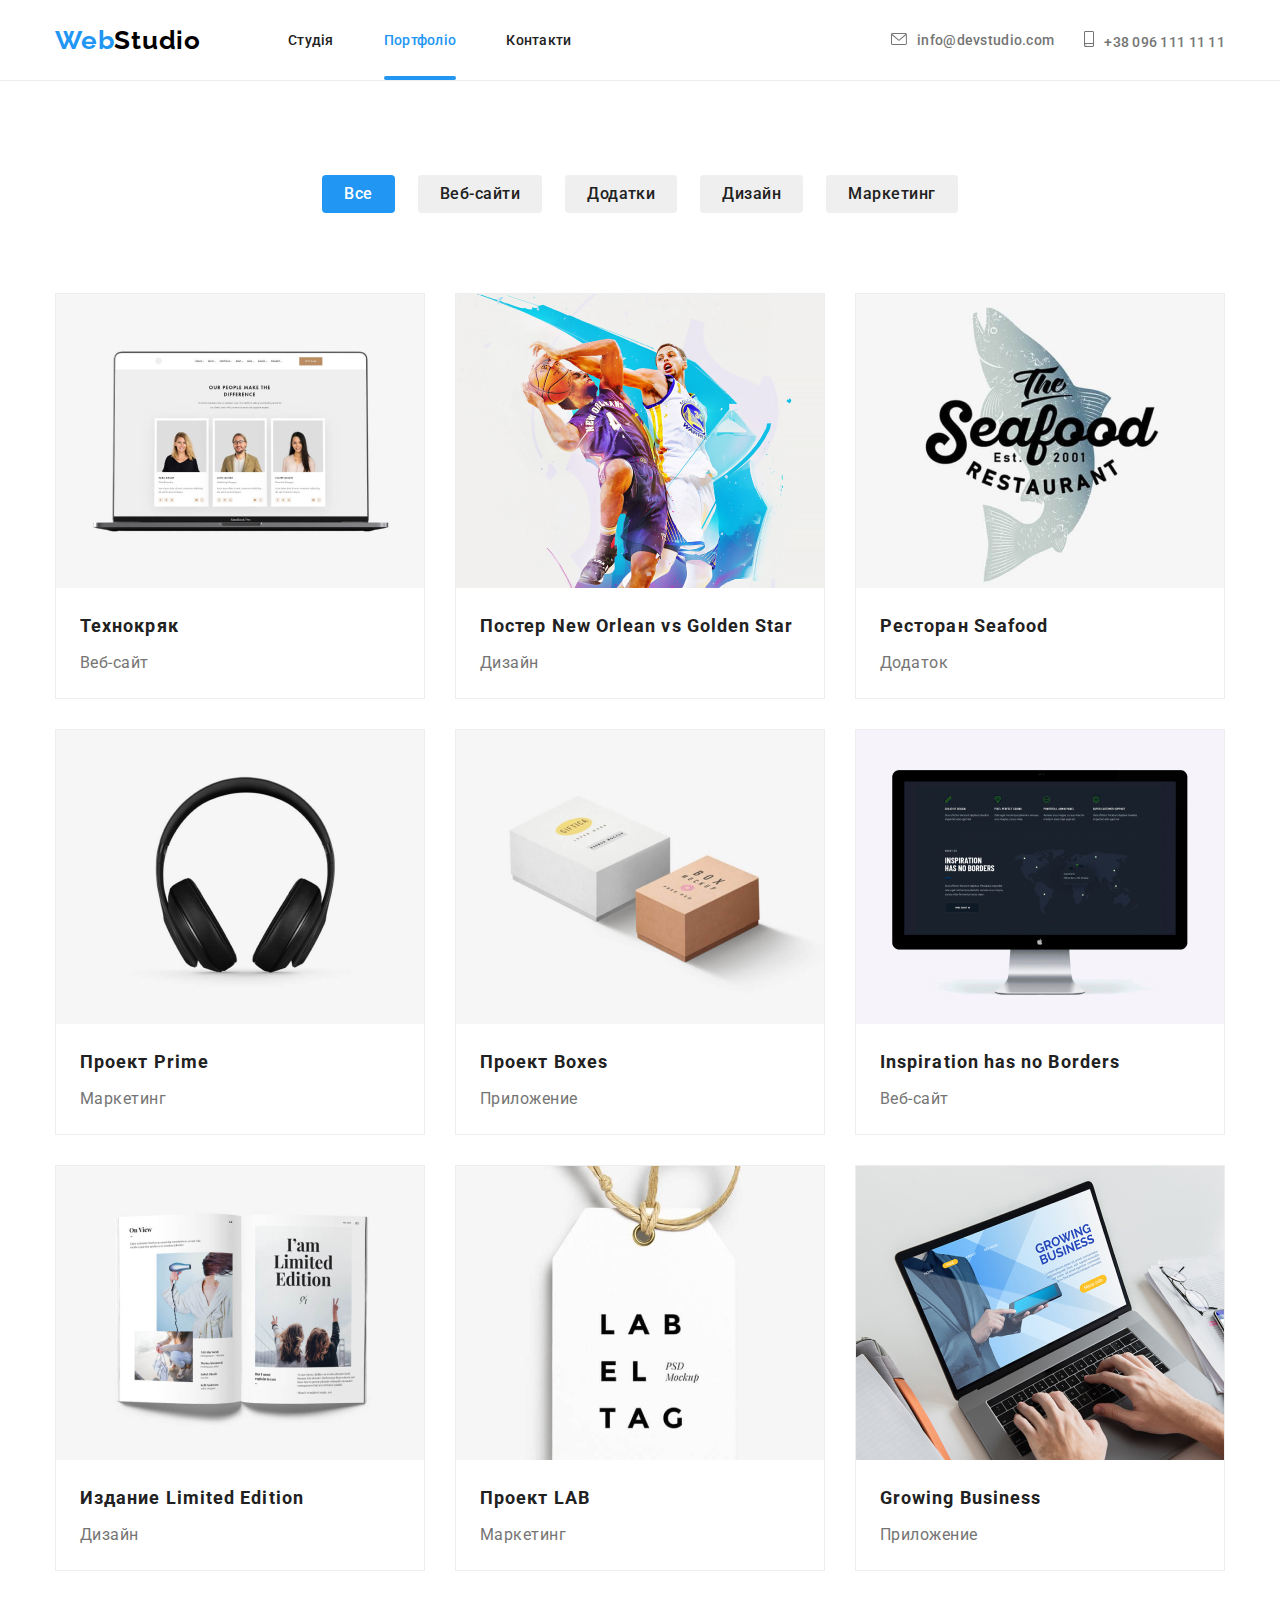
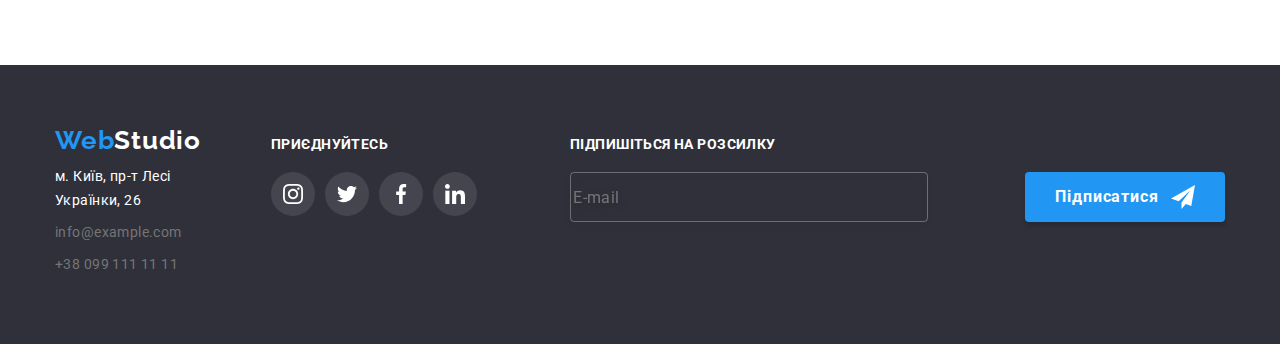
==== commit 138dc70a: "yyy" ====
--- a/portfolio.html
+++ b/portfolio.html
@@ -394,7 +394,7 @@
     </main>
     <!--FOOTER-->
     <footer class="bottom">
-      <div class="container">
+      <div class="container bottom__container">
         <div class="footer-containe">
           <address>
             <a class="link logo logo-footer" href="" lang="en"
--- a/css/main.min.css
+++ b/css/main.min.css
@@ -1 +1 @@
-:root{--accent-color: #2196f3;--primary-font: "Roboto", sans-serif;--secondary-font: "Raleway", sans-serif;--primary-text-color: #212121;--accent-color-logo: #2196f3;--secondary-color: #ffffff;--contacts-color: #757575}.visually-hidden{position:absolute;width:1px;height:1px;margin:-1px;padding:0;overflow:hidden;border:0;clip:rect(0, 0, 0, 0)}.footer-btn-send,.modal-close-btn,.social-list-link-footer,.social-list-link,.case__thumb{display:flex;align-items:center;justify-content:center}h1,h2,h3,h4,p{margin-top:0;margin-bottom:0}ul,ol{margin-top:0;margin-bottom:0;padding-left:0}.current::after{position:absolute;content:"";display:block;background:var(--accent-color);border-radius:2px;width:100%;height:4px;bottom:0}img{display:block}button{cursor:pointer}button:hover,button:focus{color:var(--secondary-color);background-color:rgba(0,0,0,0)}.list{list-style:none}.link{text-decoration:none}body{margin:0;font-family:var(--primary-font);font-size:14px;color:var(--primary-text-color)}.section{padding-top:60px;padding-bottom:60px}@media screen and (min-width: 768px){.section{padding-bottom:80px}}@media screen and (min-width: 1200px){.section{padding-top:94px;padding-bottom:94px}}.container{width:100%;padding-left:15px;padding-right:15px}@media screen and (min-width: 480px){.container{width:480px;margin-left:auto;margin-right:auto;padding-top:10px;padding-bottom:10px}}@media screen and (min-width: 768px){.container{width:738px;padding-top:0;padding-bottom:0}}@media screen and (min-width: 1200px){.container{width:1200px}}.section-description{font-family:var(--primary-font);font-style:normal;font-size:16px;font-weight:400;line-height:1.75;letter-spacing:.03em;color:var(--contacts-color);margin-bottom:9px}@media screen and (min-width: 1200px){.section-description{font-size:14px;font-weight:400;line-height:1.7142857143}}@media screen and (max-width: 767px){.mobile-menu{position:fixed;width:100%;height:100%;max-height:796px;z-index:999;top:0;left:0;background:#fff;box-shadow:0 0 0 100vmax rgba(0,0,0,.5);opacity:0;visibility:hidden;pointer-events:none;transition:opacity 500ms linear,visibility 500ms linear}.mobile-menu.is-open{opacity:1;visibility:visible;pointer-events:auto}.mobile-menu__container{position:relative;padding-left:25px;padding-top:48px;padding-bottom:48px}.mobile-menu__close-btn{position:absolute;top:10px;right:15px;background-color:rgba(0,0,0,0);border:none;padding:0;line-height:0}.mobile-menu__close-btn :hover,.mobile-menu__close-btn :focus{fill:var(--accent-color)}.checklist{display:block}.checklist__item{font-family:"Roboto";font-style:normal;font-weight:500;font-size:40px;line-height:47px;letter-spacing:.02em;color:#212121;padding-bottom:32px}.checklist__item :hover,.checklist__item :focus{color:var(--accent-color)}.checklist__item:last-child{padding-bottom:302px}.info__item{font-family:"Roboto";font-style:normal;font-weight:500;font-size:34px;line-height:40px;letter-spacing:.02em;color:#2196f3;padding-bottom:32px}.info__item:last-child{padding-bottom:64px}.info__item-grey{font-family:"Roboto";font-style:normal;font-weight:500;font-size:24px;line-height:28px;letter-spacing:.02em;color:#757575}.media{display:flex}.media__item{padding-right:20px;font-family:"Roboto";font-style:normal;font-weight:500;font-size:18px;line-height:22px;letter-spacing:.02em;color:#2196f3}.media__link{color:rgba(33,33,33,.2)}}@media screen and (min-width: 768px){.mobile-menu{display:none}}.section__heading{font-size:28px;font-weight:700;line-height:1.1785714286;letter-spacing:.03em;text-align:center;margin-bottom:30px}@media screen and (min-width: 768px){.section__heading{margin-bottom:50px}}@media screen and (min-width: 1200px){.section__heading{margin-top:0;margin-bottom:50px;font-size:36px;font-weight:700;line-height:1.1666666667}}.grid{display:flex;flex-wrap:wrap;margin:-15px}@media screen and (min-width: 768px){.grid{margin:-30px}}@media screen and (min-width: 1200px){.grid{flex-wrap:nowrap;margin:0;margin-top:-15px;margin-bottom:-15px;margin-left:0}}.net{display:flex;flex-wrap:wrap;margin:-15px}@media screen and (min-width: 768px){.net{margin:-30px}}@media screen and (min-width: 1200px){.net{flex-wrap:nowrap;margin:0;margin-top:-15px;margin-bottom:-15px;margin-left:-15px}}.case{display:flex;flex-wrap:wrap;justify-content:start;gap:15px}@media screen and (min-width: 768px){.case{margin:-30px;margin-bottom:50px}}@media screen and (min-width: 1200px){.case{flex-wrap:nowrap;margin-left:-15px;margin-right:-15px;margin-bottom:50px}}.box{display:flex;flex-wrap:wrap}@media screen and (min-width: 768px){.box{margin-left:-30px;margin-right:-30px}}@media screen and (min-width: 1200px){.box{margin:-15px}}.main-header{border-bottom:1px solid #ececec}.header{display:flex}.main-header-container{display:flex;align-items:center;justify-content:space-between}.navigation{display:flex;align-items:center}@media screen and (min-width: 768px){.navigation__item{margin-right:auto}}.site-nav{display:flex;margin-left:auto}@media screen and (min-width: 768px){.site-nav__item{margin-right:auto}}.list-contacts{margin-left:auto}@media screen and (min-width: 768px){.list-contacts{flex-direction:column;gap:10px}}@media screen and (min-width: 1200px){.list-contacts{flex-direction:row;gap:30px}}.menu{display:flex;align-items:center}@media screen and (max-width: 767px){.menu{display:none}}.logo{font-family:var(--secondary-font);font-style:normal;font-size:26px;font-weight:700;line-height:1.1923076923;letter-spacing:.03em;color:var(--accent-color-logo);margin-right:87px}.logo__title{font-family:var(--secondary-font);font-style:normal;font-size:26px;font-weight:700;line-height:1.1923076923;letter-spacing:.03em;color:#000}.contacts__logo{margin-right:10px;fill:currentColor}.contacts__logo:hover,.contacts__logo:focus{color:var(--accent-color)}.logo-contacts{display:flex;align-items:center}@media screen and (min-width: 768px){.menu__item:not(:last-child){margin-right:50px}}@media screen and (min-width: 1200px){.menu__item{margin-right:auto}}.menu__link{transition:color 250ms cubic-bezier(0.4, 0, 0.2, 1);padding:32px 0;margin-right:50px;display:block;font-size:14px;font-weight:500;line-height:1.1428571429;letter-spacing:.02em;color:var(--primary-text-color)}.menu__link:hover,.menu__link:focus{color:var(--accent-color)}@media screen and (min-width: 768px){.menu__link:last-child{margin-right:0}}.mobile-menu-open{border:none;background-color:rgba(0,0,0,0);padding:0;line-height:0}@media screen and (min-width: 767px){.mobile-menu-open{display:none}}.contacts{transition:color 250ms cubic-bezier(0.4, 0, 0.2, 1);padding:32px 0;font-size:14px;font-weight:500;line-height:1.1428571429;letter-spacing:.02em;color:var(--contacts-color)}.contacts:hover,.contacts:focus{color:var(--accent-color)}@media screen and (min-width: 768px){.contacts{padding:0;font-size:12px;font-weight:500;line-height:1.1666666667}}.current{position:relative;color:#2196f3}.hero{padding:118px 0;background:#2f303a;max-width:1600px;margin-left:auto;margin-right:auto;background-image:linear-gradient(rgba(47, 48, 58, 0.4), rgba(47, 48, 58, 0.4)),url("../images/hero/mobile.jpg");background-size:cover;background-color:#c4c4c4}@media screen and (min-width: 1200px){.hero{padding:200px 0}}@media screen and (min-device-pixel-ratio: 2)and (max-width: 767px),screen and (min-resolution: 192dpi)and (max-width: 767px),screen and (min-resolution: 2dppx)and (max-width: 767px){.hero{background-image:url(/images/hero/mobile@2x.jpg)}}@media screen and (min-width: 768px){.hero{background-image:url(/images/hero/tablet.jpg)}}@media screen and (min-device-pixel-ratio: 2)and (min-width: 768px),screen and (min-resolution: 192dpi)and (min-width: 768px),screen and (min-resolution: 2dppx)and (min-width: 768px){.hero{background-image:url(/images/hero/tablet@2x.jpg)}}@media screen and (min-width: 1200px){.hero{background-image:url(/images/hero/desktop.jpg)}}@media screen and (min-device-pixel-ratio: 2)and (min-width: 1200px),screen and (min-resolution: 192dpi)and (min-width: 1200px),screen and (min-resolution: 2dppx)and (min-width: 1200px){.hero{background-image:url(/images/hero/desktop@2x.jpg)}}.main-title{font-family:var(--primary-font);font-style:normal;max-width:650px;font-size:44px;font-weight:900;line-height:1.3636363636;text-align:center;margin:0 auto;text-transform:uppercase;color:var(--secondary-color);margin-bottom:30px}@media screen and (min-width: 480px){.main-title{font-family:var(--primary-font);font-style:normal;font-size:26px;font-weight:900;line-height:1.6153846154;text-align:center;letter-spacing:.06em;text-transform:uppercase;color:var(--secondary-color)}}.modal-btn{transition-property:background-color;transition-duration:250ms;transition-timing-function:cubic-bezier(0.4, 0, 0.2, 1);padding-top:10px;padding-bottom:10px;padding-left:32px;padding-right:32px;font-family:inherit;font-size:16px;font-weight:700;line-height:1.875;display:block;margin:0 auto;letter-spacing:.06em;color:var(--secondary-color);background-color:var(--accent-color);box-shadow:0px 4px 4px rgba(0,0,0,.15);border-radius:4px;border:none}.modal-btn:hover,.modal-btn:focus{background-color:#188ce8}.flex-item{margin-right:8px}.flex-item:last-child{margin-right:0}.btn-active{transition:color 250ms cubic-bezier(0.4, 0, 0.2, 1),background-color 250ms cubic-bezier(0.4, 0, 0.2, 1),box-shadow 250ms cubic-bezier(0.4, 0, 0.2, 1);font-family:inherit;font-size:16px;font-weight:500;line-height:1.625;border:none;padding:6px 22px;letter-spacing:.03em;color:var(--primary-text-color);border-radius:4px}.btn-active:hover,.btn-active:focus{color:var(--secondary-color);background-color:#188ce8;box-shadow:0px 1px 1px rgba(0,0,0,.12),0px 4px 4px rgba(0,0,0,.06),1px 4px 6px rgba(0,0,0,.16)}.current-1{background:var(--accent-color);color:var(--secondary-color)}.box__element{position:relative;transition:box-shadow 250ms cubic-bezier(0.4, 0, 0.2, 1);width:100%;margin-bottom:30px;background:#fff;border:1px solid #eee}.box__element:hover,.box__element:focus{box-shadow:0px 1px 1px rgba(0,0,0,.12),0px 4px 4px rgba(0,0,0,.06),1px 4px 6px rgba(0,0,0,.16)}.box__element:last-child{margin-bottom:0}@media screen and (min-width: 768px){.box__element{width:calc((100% - 60px)/2);margin:15px}}@media screen and (min-width: 1200px){.box__element{width:calc((100% - 90px)/3)}}@media screen and (min-width: 1200px){.box__element:last-child{margin-bottom:15px}}.wrapper__text{padding-top:20px;padding-bottom:20px;padding-left:24px;padding-right:24px}.wrapper{display:block;width:100%;text-decoration:none}.wrapper__img{position:relative;overflow:hidden}.wrapper__overlay{position:absolute;top:0;left:0;overflow:auto;transform:translate(0, 100%);transition:transform 250ms cubic-bezier(0.4, 0, 0.2, 1);font-family:"Roboto";font-style:normal;font-size:18px;font-weight:400;line-height:1.5555555556;letter-spacing:.03em;color:#fff;background:rgba(33,150,243,.9);padding:77px 24px}.box__element:hover .wrapper__overlay{transform:translate(0, 0)}.wrapper__title{font-family:var(--primary-font);font-style:normal;font-size:18px;font-weight:700;line-height:2;letter-spacing:.06em;color:var(--primary-text-color);margin-bottom:4px}.wrapper__description{font-family:var(--primary-font);font-style:normal;font-size:16px;font-weight:400;line-height:1.875;letter-spacing:.03em;color:var(--contacts-color)}.section-main{padding-top:60px}@media screen and (min-width: 1200px){.section-main{padding-top:94px;padding-bottom:94px}}.case__link{width:100%;margin-bottom:30px;margin-right:0;display:flex;justify-content:center}@media screen and (min-width: 768px){.case__link{width:calc((100% - 60px)/2);margin:15px}}@media screen and (max-width: 1199px){.case__link:last-child{margin-bottom:60px}}.case__item{display:block;text-align:start}.case__thumb{height:120px;border-radius:4px;background-color:#f5f4fa;margin-bottom:30px}.case__title{font-family:var(--primary-font);font-style:normal;font-size:14px;font-weight:700;line-height:1.1428571429;letter-spacing:.03em;text-transform:uppercase;color:var(--primary-text-color);margin-bottom:10px}@media screen and (min-width: 480px){.case__title{display:flex;justify-content:center;text-align:center}}.case__descr{font-family:var(--primary-font);font-style:normal;font-size:14px;font-weight:400;line-height:1.7142857143;letter-spacing:.03em;color:var(--contacts-color)}.action{position:absolute;bottom:0;left:0;width:370px;min-height:70px;background:rgba(47,48,58,.8);display:flex;align-items:center;justify-content:center}.element{font-family:"Roboto";font-style:normal;font-size:14px;font-weight:700;line-height:1.1428571429;text-align:center;letter-spacing:.03em;text-transform:uppercase;color:#fff}@media screen and (min-width: 480px){.instance{display:none}}@media screen and (min-width: 1200px){.instance{display:contents}}.container-team{background-color:#f5f4fa}.net__list{background-color:#fff;width:270px;margin-top:0;margin-bottom:30px;margin:15px;width:450px;box-shadow:0px 4px 4px rgba(0,0,0,.25),0px 4px 4px rgba(0,0,0,.25),0px 1px 3px rgba(0,0,0,.12);border-radius:0px 0px 4px 4px}@media screen and (min-width: 768px){.net__list{width:calc((100% - 60px)/2);margin:15px}}@media screen and (min-width: 1200px){.net__list:nth-child(4n){margin-right:0}}.text-box{display:block;text-align:center;padding-top:30px;padding-bottom:30px;width:450px;margin-left:0;margin-right:0}@media screen and (min-width: 768px){.text-box{width:100%}}.subtitle{font-style:normal;font-size:16px;font-weight:500;line-height:1.25;text-align:center;letter-spacing:.03em;margin-bottom:10px}.about{line-height:1.19;text-align:center}.social-list{display:flex;justify-content:center;gap:10px;margin-top:16px}.social-list-link{transition:background-color 250ms cubic-bezier(0.4, 0, 0.2, 1);width:44px;height:44px;border-radius:50%;background-color:#fff}.social-list-link:hover,.social-list-link:focus{background-color:var(--accent-color)}.social-list-link:hover .social-list-icon,.social-list-link:hover .social-list-icon,.social-list-link:focus .social-list-icon,.social-list-link:focus .social-list-icon{fill:var(--secondary-color)}.social-list-icon{transition:fill 250ms cubic-bezier(0.4, 0, 0.2, 1);fill:#afb1b8}.grid__item{transition:fill 250ms cubic-bezier(0.4, 0, 0.2, 1),border 250ms cubic-bezier(0.4, 0, 0.2, 1),border-radius 250ms cubic-bezier(0.4, 0, 0.2, 1);width:calc((100% - 60px)/2);height:92px;display:flex;justify-content:center;align-items:center;margin:15px;border:1px solid #afb1b8;border-radius:4px}.grid__item:hover,.grid__item:focus{fill:var(--accent-color);border:1px solid var(--accent-color);border-radius:4px}.grid__item:hover .company__icon,.grid__item:hover .company__icon,.grid__item:focus .company__icon,.grid__item:focus .company__icon{fill:var(--accent-color)}@media screen and (min-width: 768px){.grid__item{width:calc((100% - 90px)/3);margin:15px}}@media screen and (min-width: 1200px){.grid__item{flex-wrap:nowrap;margin-left:0;margin-right:30px}}@media screen and (min-width: 1200px){.grid__item:last-child{margin-right:0}}.company__icon{fill:#afb1b8}.bottom{background:#2f303a;justify-content:flex-start;padding-top:60px;padding-bottom:60px}.footer-containe{display:block;align-items:baseline}@media screen and (min-width: 768px){.footer-containe{display:flex;justify-content:space-around;flex-wrap:wrap}}@media screen and (min-width: 1200px){.footer-containe{display:flex;flex-wrap:nowrap;justify-content:center}}.logo-footer{margin-right:auto;margin-bottom:20px;display:flex;justify-content:center;align-items:center;margin-bottom:8px}@media screen and (min-width: 1200px){.logo-footer{justify-content:start}}.logo-title-white{font-family:var(--secondary-font);font-style:normal;font-size:26px;font-weight:700;line-height:1.1923076923;letter-spacing:.03em;color:#fff}.list-footer{margin-left:auto;margin-right:auto}.section-description-black{color:var(--secondary-color);font-style:normal;margin-bottom:8px}.menu-footer{width:206px;height:80px;display:block;margin-top:60px;margin-left:137px}@media screen and (min-width: 768px){.menu-footer{margin-top:60px}}.footer-title{display:flex;justify-content:center;align-items:center;font-family:"Roboto";font-style:normal;font-size:14px;font-weight:700;line-height:1.1428571429;letter-spacing:.03em;text-transform:uppercase;color:#fff;margin-bottom:20px}@media screen and (min-width: 1200px){.footer-title{justify-content:start}}.social-list-footer{display:flex;justify-content:center;gap:10px}.social-list-link-footer{transition:background-color 250ms cubic-bezier(0.4, 0, 0.2, 1);width:44px;height:44px;border-radius:50%;background-color:rgba(255,255,255,.1)}.social-list-link-footer:hover,.social-list-link-footer:focus{background-color:var(--accent-color)}.social-link-icon-footer{fill:#fff}.logo-list{margin-right:auto}.backdrop{position:fixed;top:0;left:0;z-index:100;width:100%;height:100%;background-color:rgba(0,0,0,.2);transition:opacity 250ms cubic-bezier(0.4, 0, 0.2, 1),visibility 250ms cubic-bezier(0.4, 0, 0.2, 1)}.backdrop.is-hidden{opacity:0;pointer-events:none;visibility:hidden}.backdrop.is-hidden.modal{transform:translate(-50% -50%) scale(0.7)}.modal-close-btn{position:absolute;top:8px;right:8px;width:30px;height:30px;border-radius:50%;background-color:#fff;border:1px solid rgba(0,0,0,.1);padding:0}.modal-close-btn:hover,.modal-close-btn:focus{fill:var(--accent-color)}.modal{position:absolute;top:50%;left:50%;padding:40px;transform:translate(-50%, -50%) scale(1);min-width:450px;min-height:609px;background:#fff;box-shadow:0px 1px 3px rgba(0,0,0,.12),0px 1px 1px rgba(0,0,0,.14),0px 2px 1px rgba(0,0,0,.2);border-radius:4px;transition:box-shadow 250ms,transform 250ms cubic-bezier(0.4, 0, 0.2, 1)}@media screen and (min-width: 1200px){.modal{min-width:528px;min-height:581px}}.footer-form{display:block;margin-top:60px;margin-left:auto;margin-right:auto}@media screen and (min-width: 768px){.footer-form{display:flex;flex-direction:column;align-items:center;width:100%}}@media screen and (min-width: 1200px){.footer-form{display:flex;flex-direction:row;align-items:end;margin-left:93px}}.footer-form-field{width:358px;margin-right:12px}.footer-form-input-desc{display:flex;justify-content:center;align-items:center;font-family:var(--primary-font);font-style:normal;font-size:14px;font-weight:700;line-height:1.1428571429;letter-spacing:.03em;text-transform:uppercase;color:var(--secondary-color);margin-bottom:20px}@media screen and (min-width: 1200px){.footer-form-input-desc{display:flex;justify-content:start;align-items:center}}.footer-form-input-wrapper{min-width:358px;height:50px}.footer-form-input{width:100%;height:50px;font-family:var(--primary-font);font-style:normal;font-size:16px;font-weight:400;line-height:1.25;display:flex;justify-content:center;align-items:center;letter-spacing:.03em;color:rgba(255,255,255,.6);border:1px solid rgba(255,255,255,.3);filter:drop-shadow(0px 4px 4px rgba(0, 0, 0, 0.15));border-radius:4px;background-color:rgba(0,0,0,0)}.footer-btn-send{display:flex;margin-left:auto;margin-right:auto;margin-top:20px;min-width:200px;height:50px;font-family:var(--primary-font);font-style:normal;font-size:16px;font-weight:700;line-height:1.875;text-align:center;letter-spacing:.06em;color:var(--secondary-color);background:var(--accent-color);box-shadow:0px 4px 4px rgba(0,0,0,.15);border-radius:4px;border:none;transition:background 250ms cubic-bezier(0.4, 0, 0.2, 1)}.footer-btn-send:hover,.footer-btn-send:focus{background-color:#188ce8}.footer-btn-send-icon{margin-left:12px}.modal-form{display:flex;flex-direction:column}.modal-form-title{font-family:var(--secondary-font);font-style:normal;font-size:20px;font-weight:700;line-height:1.15;text-align:center;letter-spacing:.03em;color:var(--primary-text-color);padding-bottom:12px}.modal-form-field{margin-bottom:10px}.modal-form-input-desc{display:block;font-family:var(--primary-font);font-style:normal;font-size:12px;font-weight:400;line-height:1.1666666667;letter-spacing:.01em;color:var(--contacts-color);margin-bottom:4px}.modal-form-input-wrapper{display:block;position:relative}.modal-form-input{width:100%;height:40px;border:1px solid rgba(33,33,33,.2);border-radius:4px;padding-left:42px;color:#000;transition:border-color 250ms cubic-bezier(0.4, 0, 0.2, 1);cursor:pointer}.modal-form-input:focus{outline:none;border-color:var(--accent-color-logo)}.modal-form-input:focus+.modal-form-input-icon{fill:var(--accent-color-logo)}.modal-form-input-icon{position:absolute;top:50%;left:12px;transform:translateY(-50%);display:block}.modal-form-message{width:100%;height:120px;border:1px solid rgba(33,33,33,.2);border-radius:4px;padding:12px 16px;resize:none;transition:border-color 250ms cubic-bezier(0.4, 0, 0.2, 1)}.modal-form-message::placeholder{color:rgba(117,117,117,.5)}.modal-form-message:focus{outline:none;border-color:var(--accent-color-logo)}.modal-form-check-desc{display:flex;align-items:center;font-family:var(--primary-font);font-style:normal;font-size:12px;font-weight:400;line-height:1.1666666667;letter-spacing:.03em;color:var(--contacts-color);margin-bottom:30px}.modal-form-check-desc::before{display:block;width:16px;height:15px;content:"";background-image:url(../images/checkbox-black.svg);cursor:pointer;transition:background-image 250ms cubic-bezier(0.4, 0, 0.2, 1);margin-right:7px}.modal-form-check:checked+.modal-form-check-desc::before{background-image:url(../images/checkbox-blue.svg)}.modal-form-check:focus+.modal-form-check-desc::before{outline:#2196f3;border-radius:2px}@media screen and (min-width: 1200px){.modal-form-check-desc{font-size:14px;font-weight:400;line-height:1.7142857143;margin-left:12px}}.modal-form-check-title{font-family:var(--primary-font);font-style:normal;font-size:12px;font-weight:400;line-height:1.1666666667;letter-spacing:.03em;text-decoration-line:underline;color:var(--accent-color)}@media screen and (min-width: 1200px){.modal-form-check-title{font-size:14px;font-weight:400;line-height:1.7142857143}}.modal-form-submit{transition-property:background-color;transition-duration:250ms;transition-timing-function:cubic-bezier(0.4, 0, 0.2, 1);padding-top:10px;padding-bottom:10px;padding-left:52px;padding-right:52px;font-family:inherit;font-size:16px;font-weight:700;line-height:1.875;display:block;margin:0 auto;letter-spacing:.06em;color:var(--secondary-color);background-color:var(--accent-color);box-shadow:0px 4px 4px rgba(0,0,0,.15);border-radius:4px;border:none}.modal-form-submit:hover,.modal-form-submit:focus{background-color:#188ce8}/*# sourceMappingURL=main.min.css.map */+:root{--accent-color: #2196f3;--primary-font: "Roboto", sans-serif;--secondary-font: "Raleway", sans-serif;--primary-text-color: #212121;--accent-color-logo: #2196f3;--secondary-color: #ffffff;--contacts-color: #757575}.visually-hidden{position:absolute;width:1px;height:1px;margin:-1px;padding:0;overflow:hidden;border:0;clip:rect(0, 0, 0, 0)}.footer-btn-send,.modal-close-btn,.social-list-link-footer,.social-list-link,.content__thumb{display:flex;align-items:center;justify-content:center}h1,h2,h3,h4,p{margin-top:0;margin-bottom:0}ul,ol{margin-top:0;margin-bottom:0;padding-left:0}.current::after{position:absolute;content:"";display:block;background:var(--accent-color);border-radius:2px;width:100%;height:4px;bottom:0}img{display:block}button{cursor:pointer}button:hover,button:focus{color:var(--secondary-color);background-color:rgba(0,0,0,0)}.list{list-style:none}.link{text-decoration:none}body{margin:0;font-family:var(--primary-font);font-size:14px;color:var(--primary-text-color)}.section{padding-top:60px;padding-bottom:60px}@media screen and (min-width: 1200px){.section{padding-top:94px;padding-bottom:94px}}.container{width:100%;padding-left:15px;padding-right:15px}@media screen and (min-width: 480px){.container{width:480px;margin-left:auto;margin-right:auto;padding-top:10px;padding-bottom:10px}}@media screen and (min-width: 768px){.container{width:738px;padding-top:0;padding-bottom:0}}@media screen and (min-width: 1200px){.container{width:1200px}}@media screen and (min-width: 480px){.menu-container{padding-top:0;padding-bottom:30px}}@media screen and (min-width: 1200px){.menu-container{margin-top:30px}}@media screen and (min-width: 480px){.section__container{padding-top:0;padding-bottom:0}}.section-description{font-family:var(--primary-font);font-style:normal;font-size:16px;font-weight:400;line-height:1.75;letter-spacing:.03em;color:var(--contacts-color);margin-bottom:9px}@media screen and (min-width: 768px){.section-description{font-size:14px;font-weight:400;line-height:1.7142857143}}@media screen and (max-width: 767px){.mobile-menu{position:fixed;width:100%;height:100%;max-height:796px;z-index:999;top:0;left:0;background:#fff;box-shadow:0 0 0 100vmax rgba(0,0,0,.5);opacity:0;visibility:hidden;pointer-events:none;transition:opacity 500ms linear,visibility 500ms linear}.mobile-menu.is-open{opacity:1;visibility:visible;pointer-events:auto}.mobile-menu__container{position:relative;padding-left:25px;padding-top:48px;padding-bottom:48px}.mobile-menu__close-btn{position:absolute;top:10px;right:15px;background-color:rgba(0,0,0,0);border:none;padding:0;line-height:0}.mobile-menu__close-btn :hover,.mobile-menu__close-btn :focus{fill:var(--accent-color)}.checklist{display:block}.checklist__item{font-family:"Roboto";font-style:normal;font-weight:500;font-size:40px;line-height:47px;letter-spacing:.02em;color:#212121;padding-bottom:32px}.checklist__item :hover,.checklist__item :focus{color:var(--accent-color)}.checklist__item:last-child{padding-bottom:302px}.info__item{font-family:"Roboto";font-style:normal;font-weight:500;font-size:34px;line-height:40px;letter-spacing:.02em;color:#2196f3;padding-bottom:32px}.info__item:last-child{padding-bottom:64px}.info__item-grey{font-family:"Roboto";font-style:normal;font-weight:500;font-size:24px;line-height:28px;letter-spacing:.02em;color:#757575}.media{display:flex}.media__item{padding-right:20px;font-family:"Roboto";font-style:normal;font-weight:500;font-size:18px;line-height:22px;letter-spacing:.02em;color:#2196f3}.media__link{color:rgba(33,33,33,.2)}}@media screen and (min-width: 768px){.mobile-menu{display:none}}.section__heading{font-size:28px;font-weight:700;line-height:1.1785714286;letter-spacing:.03em;text-align:center;margin-bottom:30px}@media screen and (min-width: 1200px){.section__heading{margin-top:0;margin-bottom:50px;font-size:36px;font-weight:700;line-height:1.1666666667}}.grid{display:flex;flex-wrap:wrap;margin:-15px}@media screen and (min-width: 768px){.grid{margin-left:-30px;margin-right:-30px}}@media screen and (min-width: 1200px){.grid{flex-wrap:nowrap;margin:0;margin-top:-15px;margin-bottom:-15px;margin-left:0}}.net{display:flex;flex-wrap:wrap;margin:-15px}@media screen and (min-width: 768px){.net{margin:-30px}}@media screen and (min-width: 1200px){.net{flex-wrap:nowrap;margin:0;margin-top:-15px;margin-bottom:-15px;margin-left:-15px}}.case{display:flex;flex-wrap:wrap;justify-content:start;gap:15px}@media screen and (min-width: 768px){.case{justify-content:center;flex-wrap:nowrap;margin:-30px;margin-bottom:50px}}@media screen and (min-width: 1200px){.case{margin-left:-15px;margin-right:-15px;margin-bottom:50px}}.box{display:flex;flex-wrap:wrap}@media screen and (min-width: 768px){.box{margin-left:-30px;margin-right:-30px}}@media screen and (min-width: 1200px){.box{margin:-15px}}.main-header{border-bottom:1px solid #ececec}.header{display:flex}.main-header-container{display:flex;align-items:center;justify-content:space-between}.navigation{display:flex;align-items:center}@media screen and (min-width: 768px){.navigation__item{margin-right:auto}}.site-nav{display:flex;margin-left:auto}@media screen and (min-width: 768px){.site-nav__item{margin-right:auto}}.list-contacts{margin-left:auto}@media screen and (min-width: 768px){.list-contacts{flex-direction:column;gap:10px}}@media screen and (min-width: 1200px){.list-contacts{flex-direction:row;gap:30px}}.menu{display:flex;align-items:center}@media screen and (max-width: 767px){.menu{display:none}}.logo{font-family:var(--secondary-font);font-style:normal;font-size:26px;font-weight:700;line-height:1.1923076923;letter-spacing:.03em;color:var(--accent-color-logo);margin-right:87px}.logo__title{font-family:var(--secondary-font);font-style:normal;font-size:26px;font-weight:700;line-height:1.1923076923;letter-spacing:.03em;color:#000}.contacts__logo{margin-right:10px;fill:currentColor}.contacts__logo:hover,.contacts__logo:focus{color:var(--accent-color)}.logo-contacts{display:flex;align-items:center}@media screen and (min-width: 768px){.menu__item:not(:last-child){margin-right:50px}}@media screen and (min-width: 1200px){.menu__item{margin-right:auto}}.menu__link{transition:color 250ms cubic-bezier(0.4, 0, 0.2, 1);padding:32px 0;margin-right:50px;display:block;font-size:14px;font-weight:500;line-height:1.1428571429;letter-spacing:.02em;color:var(--primary-text-color)}.menu__link:hover,.menu__link:focus{color:var(--accent-color)}@media screen and (min-width: 768px){.menu__link:last-child{margin-right:0}}.mobile-menu-open{border:none;background-color:rgba(0,0,0,0);padding:0;line-height:0}@media screen and (min-width: 767px){.mobile-menu-open{display:none}}.contacts{transition:color 250ms cubic-bezier(0.4, 0, 0.2, 1);padding:32px 0;font-size:14px;font-weight:500;line-height:1.1428571429;letter-spacing:.02em;color:var(--contacts-color)}.contacts:hover,.contacts:focus{color:var(--accent-color)}@media screen and (min-width: 768px){.contacts{padding:0;font-size:12px;font-weight:500;line-height:1.1666666667}}@media screen and (min-width: 1200px){.contacts{font-size:14px;font-weight:500;line-height:1.1428571429}}.current{position:relative;color:#2196f3}.hero{padding:118px 0;background:#2f303a;max-width:1600px;margin-left:auto;margin-right:auto;background-image:linear-gradient(rgba(47, 48, 58, 0.4), rgba(47, 48, 58, 0.4)),url("../images/hero/mobile.jpg");background-size:cover;background-color:#c4c4c4}@media screen and (min-width: 1200px){.hero{padding:200px 0}}@media screen and (min-device-pixel-ratio: 2)and (max-width: 767px),screen and (min-resolution: 192dpi)and (max-width: 767px),screen and (min-resolution: 2dppx)and (max-width: 767px){.hero{background-image:url(/images/hero/mobile@2x.jpg)}}@media screen and (min-width: 768px){.hero{background-image:url(/images/hero/tablet.jpg)}}@media screen and (min-device-pixel-ratio: 2)and (min-width: 768px),screen and (min-resolution: 192dpi)and (min-width: 768px),screen and (min-resolution: 2dppx)and (min-width: 768px){.hero{background-image:url(/images/hero/tablet@2x.jpg)}}@media screen and (min-width: 1200px){.hero{background-image:url(/images/hero/desktop.jpg)}}@media screen and (min-device-pixel-ratio: 2)and (min-width: 1200px),screen and (min-resolution: 192dpi)and (min-width: 1200px),screen and (min-resolution: 2dppx)and (min-width: 1200px){.hero{background-image:url(/images/hero/desktop@2x.jpg)}}.main-title{font-family:var(--primary-font);font-style:normal;max-width:650px;font-size:44px;font-weight:900;line-height:1.3636363636;text-align:center;margin:0 auto;text-transform:uppercase;color:var(--secondary-color);margin-bottom:30px}@media screen and (min-width: 480px){.main-title{font-family:var(--primary-font);font-style:normal;font-size:26px;font-weight:900;line-height:1.6153846154;text-align:center;letter-spacing:.06em;text-transform:uppercase;color:var(--secondary-color)}}.modal-btn{transition-property:background-color;transition-duration:250ms;transition-timing-function:cubic-bezier(0.4, 0, 0.2, 1);padding-top:10px;padding-bottom:10px;padding-left:32px;padding-right:32px;font-family:inherit;font-size:16px;font-weight:700;line-height:1.875;display:block;margin:0 auto;letter-spacing:.06em;color:var(--secondary-color);background-color:var(--accent-color);box-shadow:0px 4px 4px rgba(0,0,0,.15);border-radius:4px;border:none}.modal-btn:hover,.modal-btn:focus{background-color:#188ce8}.flex-item{margin-right:8px}.flex-item:last-child{margin-right:0}.btn-active{transition:color 250ms cubic-bezier(0.4, 0, 0.2, 1),background-color 250ms cubic-bezier(0.4, 0, 0.2, 1),box-shadow 250ms cubic-bezier(0.4, 0, 0.2, 1);font-family:inherit;font-size:16px;font-weight:500;line-height:1.625;border:none;padding:6px 22px;letter-spacing:.03em;color:var(--primary-text-color);border-radius:4px}.btn-active:hover,.btn-active:focus{color:var(--secondary-color);background-color:#188ce8;box-shadow:0px 1px 1px rgba(0,0,0,.12),0px 4px 4px rgba(0,0,0,.06),1px 4px 6px rgba(0,0,0,.16)}.current-1{background:var(--accent-color);color:var(--secondary-color)}.box__element{position:relative;transition:box-shadow 250ms cubic-bezier(0.4, 0, 0.2, 1);width:100%;margin-bottom:30px;background:#fff;border:1px solid #eee}.box__element:hover,.box__element:focus{box-shadow:0px 1px 1px rgba(0,0,0,.12),0px 4px 4px rgba(0,0,0,.06),1px 4px 6px rgba(0,0,0,.16)}.box__element:last-child{margin-bottom:0}@media screen and (min-width: 768px){.box__element{width:calc((100% - 60px)/2);margin:15px}}@media screen and (min-width: 1200px){.box__element{width:calc((100% - 90px)/3)}}@media screen and (min-width: 1200px){.box__element:last-child{margin-bottom:15px}}.wrapper__text{padding-top:20px;padding-bottom:20px;padding-left:24px;padding-right:24px}.wrapper{display:block;width:100%;text-decoration:none}.wrapper__img{position:relative;overflow:hidden}.wrapper__overlay{position:absolute;top:0;left:0;overflow:auto;transform:translate(0, 100%);transition:transform 250ms cubic-bezier(0.4, 0, 0.2, 1);font-family:"Roboto";font-style:normal;font-size:18px;font-weight:400;line-height:1.5555555556;letter-spacing:.03em;color:#fff;background:rgba(33,150,243,.9);padding:77px 24px}.box__element:hover .wrapper__overlay{transform:translate(0, 0)}.wrapper__title{font-family:var(--primary-font);font-style:normal;font-size:18px;font-weight:700;line-height:2;letter-spacing:.06em;color:var(--primary-text-color);margin-bottom:4px}.wrapper__description{font-family:var(--primary-font);font-style:normal;font-size:16px;font-weight:400;line-height:1.875;letter-spacing:.03em;color:var(--contacts-color)}.content__link{width:100%;margin-bottom:30px;margin-right:0;display:flex;justify-content:center}.content__link:last-child{margin-bottom:0}@media screen and (min-width: 768px){.content__link{width:calc((100% - 60px)/2);margin:15px}}.content__item{display:block;text-align:start}.content__thumb{height:120px;border-radius:4px;background-color:#f5f4fa;margin-bottom:30px}.content__title{font-family:var(--primary-font);font-style:normal;font-size:14px;font-weight:700;line-height:1.1428571429;letter-spacing:.03em;text-transform:uppercase;color:var(--primary-text-color);margin-bottom:10px}@media screen and (min-width: 480px){.content__title{display:flex;justify-content:center;text-align:center}}@media screen and (min-width: 768px){.content__title{justify-content:start}}.content__descr{font-family:var(--primary-font);font-style:normal;font-size:14px;font-weight:400;line-height:1.7142857143;letter-spacing:.03em;color:var(--contacts-color)}.content{display:flex;flex-wrap:wrap;justify-content:center}@media screen and (min-width: 768px){.content{margin-left:-30px;margin-right:-30px;margin:-15px}}@media screen and (min-width: 1200px){.content{margin:-15px;flex-wrap:nowrap}}.action{position:absolute;bottom:0;left:0;width:370px;min-height:70px;background:rgba(47,48,58,.8);display:flex;align-items:center;justify-content:center}.element{font-family:"Roboto";font-style:normal;font-size:14px;font-weight:700;line-height:1.1428571429;text-align:center;letter-spacing:.03em;text-transform:uppercase;color:#fff}@media screen and (max-width: 1199px){.instance{display:none}}.container-team{background-color:#f5f4fa}.net__list{background-color:#fff;width:270px;margin-top:0;margin-bottom:30px;margin:15px;width:450px;box-shadow:0px 4px 4px rgba(0,0,0,.25),0px 4px 4px rgba(0,0,0,.25),0px 1px 3px rgba(0,0,0,.12);border-radius:0px 0px 4px 4px}@media screen and (min-width: 768px){.net__list{width:calc((100% - 60px)/2);margin:15px}}@media screen and (min-width: 1200px){.net__list:nth-child(4n){margin-right:0}}.text-box{display:block;text-align:center;padding-top:30px;padding-bottom:30px;width:450px;margin-left:0;margin-right:0}@media screen and (min-width: 768px){.text-box{width:100%}}.subtitle{font-style:normal;font-size:16px;font-weight:500;line-height:1.25;text-align:center;letter-spacing:.03em;margin-bottom:10px}.about{line-height:1.19;text-align:center}.social-list{display:flex;justify-content:center;gap:10px;margin-top:16px}.social-list-link{transition:background-color 250ms cubic-bezier(0.4, 0, 0.2, 1);width:44px;height:44px;border-radius:50%;background-color:#fff}.social-list-link:hover,.social-list-link:focus{background-color:var(--accent-color)}.social-list-link:hover .social-list-icon,.social-list-link:hover .social-list-icon,.social-list-link:focus .social-list-icon,.social-list-link:focus .social-list-icon{fill:var(--secondary-color)}.social-list-icon{transition:fill 250ms cubic-bezier(0.4, 0, 0.2, 1);fill:#afb1b8}.grid__item{transition:fill 250ms cubic-bezier(0.4, 0, 0.2, 1),border 250ms cubic-bezier(0.4, 0, 0.2, 1),border-radius 250ms cubic-bezier(0.4, 0, 0.2, 1);width:calc((100% - 60px)/2);height:92px;display:flex;justify-content:center;align-items:center;margin:15px;border:1px solid #afb1b8;border-radius:4px}.grid__item:hover,.grid__item:focus{fill:var(--accent-color);border:1px solid var(--accent-color);border-radius:4px}.grid__item:hover .company__icon,.grid__item:hover .company__icon,.grid__item:focus .company__icon,.grid__item:focus .company__icon{fill:var(--accent-color)}@media screen and (min-width: 768px){.grid__item{width:calc((100% - 90px)/3);margin:15px}}@media screen and (min-width: 1200px){.grid__item{flex-wrap:nowrap;margin-left:0;margin-right:30px}}@media screen and (min-width: 1200px){.grid__item:last-child{margin-right:0}}.company__icon{fill:#afb1b8}.bottom{background:#2f303a;justify-content:flex-start;padding-top:60px;padding-bottom:60px}.bottom__container{padding-top:0;padding-bottom:0}.footer-containe{display:block;align-items:baseline}@media screen and (min-width: 768px){.footer-containe{display:flex;justify-content:space-around;flex-wrap:wrap}}@media screen and (min-width: 1200px){.footer-containe{display:flex;flex-wrap:nowrap;justify-content:center}}.logo-footer{margin-right:auto;margin-bottom:20px;display:flex;justify-content:center;align-items:center;margin-bottom:8px}@media screen and (min-width: 1200px){.logo-footer{justify-content:start}}.logo-title-white{font-family:var(--secondary-font);font-style:normal;font-size:26px;font-weight:700;line-height:1.1923076923;letter-spacing:.03em;color:#fff}.list-footer{margin-left:auto;margin-right:auto}.section-description-black{color:var(--secondary-color);font-style:normal;margin-bottom:8px}.menu-footer{width:206px;height:80px;display:block;margin-left:auto;margin-right:auto;margin-top:60px}@media screen and (min-width: 1200px){.menu-footer{margin-top:0;margin-left:70px}}.footer-title{display:flex;justify-content:center;align-items:center;font-family:"Roboto";font-style:normal;font-size:14px;font-weight:700;line-height:1.1428571429;letter-spacing:.03em;text-transform:uppercase;color:#fff;margin-bottom:20px}@media screen and (min-width: 1200px){.footer-title{justify-content:start}}.social-list-footer{display:flex;justify-content:center;gap:10px}.social-list-link-footer{transition:background-color 250ms cubic-bezier(0.4, 0, 0.2, 1);width:44px;height:44px;border-radius:50%;background-color:rgba(255,255,255,.1)}.social-list-link-footer:hover,.social-list-link-footer:focus{background-color:var(--accent-color)}.social-link-icon-footer{fill:#fff}.logo-list{margin-right:auto}.backdrop{position:fixed;top:0;left:0;z-index:100;width:100%;height:100%;background-color:rgba(0,0,0,.2);transition:opacity 250ms cubic-bezier(0.4, 0, 0.2, 1),visibility 250ms cubic-bezier(0.4, 0, 0.2, 1)}.backdrop.is-hidden{opacity:0;pointer-events:none;visibility:hidden}.backdrop.is-hidden.modal{transform:translate(-50% -50%) scale(0.7)}.modal-close-btn{position:absolute;top:8px;right:8px;width:30px;height:30px;border-radius:50%;background-color:#fff;border:1px solid rgba(0,0,0,.1);padding:0}.modal-close-btn:hover,.modal-close-btn:focus{fill:var(--accent-color)}.modal{position:absolute;top:50%;left:50%;padding:40px;transform:translate(-50%, -50%) scale(1);min-width:450px;min-height:609px;background:#fff;box-shadow:0px 1px 3px rgba(0,0,0,.12),0px 1px 1px rgba(0,0,0,.14),0px 2px 1px rgba(0,0,0,.2);border-radius:4px;transition:box-shadow 250ms,transform 250ms cubic-bezier(0.4, 0, 0.2, 1)}@media screen and (min-width: 1200px){.modal{min-width:528px;min-height:581px}}.footer-form{display:block;margin-top:60px;margin-left:auto;margin-right:auto}@media screen and (min-width: 768px){.footer-form{display:flex;flex-direction:column;align-items:center;width:100%}}@media screen and (min-width: 1200px){.footer-form{display:flex;margin:0;flex-direction:row;align-items:end;margin-left:93px}}.footer-form-field{width:358px;margin-right:12px}.footer-form-input-desc{display:flex;justify-content:center;align-items:center;font-family:var(--primary-font);font-style:normal;font-size:14px;font-weight:700;line-height:1.1428571429;letter-spacing:.03em;text-transform:uppercase;color:var(--secondary-color);margin-bottom:20px}@media screen and (min-width: 1200px){.footer-form-input-desc{display:flex;justify-content:start;align-items:center}}.footer-form-input-wrapper{min-width:358px;height:50px}.footer-form-input{width:100%;height:50px;font-family:var(--primary-font);font-style:normal;font-size:16px;font-weight:400;line-height:1.25;display:flex;justify-content:center;align-items:center;letter-spacing:.03em;color:rgba(255,255,255,.6);border:1px solid rgba(255,255,255,.3);filter:drop-shadow(0px 4px 4px rgba(0, 0, 0, 0.15));border-radius:4px;background-color:rgba(0,0,0,0)}.footer-btn-send{display:flex;margin-left:auto;margin-right:auto;margin-top:20px;min-width:200px;height:50px;font-family:var(--primary-font);font-style:normal;font-size:16px;font-weight:700;line-height:1.875;text-align:center;letter-spacing:.06em;color:var(--secondary-color);background:var(--accent-color);box-shadow:0px 4px 4px rgba(0,0,0,.15);border-radius:4px;border:none;transition:background 250ms cubic-bezier(0.4, 0, 0.2, 1)}.footer-btn-send:hover,.footer-btn-send:focus{background-color:#188ce8}@media screen and (min-width: 1200px){.footer-btn-send{margin-right:0}}.footer-btn-send-icon{margin-left:12px}.modal-form{display:flex;flex-direction:column}.modal-form-title{font-family:var(--secondary-font);font-style:normal;font-size:20px;font-weight:700;line-height:1.15;text-align:center;letter-spacing:.03em;color:var(--primary-text-color);padding-bottom:12px}.modal-form-field{margin-bottom:10px}.modal-form-input-desc{display:block;font-family:var(--primary-font);font-style:normal;font-size:12px;font-weight:400;line-height:1.1666666667;letter-spacing:.01em;color:var(--contacts-color);margin-bottom:4px}.modal-form-input-wrapper{display:block;position:relative}.modal-form-input{width:100%;height:40px;border:1px solid rgba(33,33,33,.2);border-radius:4px;padding-left:42px;color:#000;transition:border-color 250ms cubic-bezier(0.4, 0, 0.2, 1);cursor:pointer}.modal-form-input:focus{outline:none;border-color:var(--accent-color-logo)}.modal-form-input:focus+.modal-form-input-icon{fill:var(--accent-color-logo)}.modal-form-input-icon{position:absolute;top:50%;left:12px;transform:translateY(-50%);display:block}.modal-form-message{width:100%;height:120px;border:1px solid rgba(33,33,33,.2);border-radius:4px;padding:12px 16px;resize:none;transition:border-color 250ms cubic-bezier(0.4, 0, 0.2, 1)}.modal-form-message::placeholder{color:rgba(117,117,117,.5)}.modal-form-message:focus{outline:none;border-color:var(--accent-color-logo)}.modal-form-check-desc{display:flex;align-items:center;font-family:var(--primary-font);font-style:normal;font-size:12px;font-weight:400;line-height:1.1666666667;letter-spacing:.03em;color:var(--contacts-color);margin-bottom:30px}.modal-form-check-desc::before{display:block;width:16px;height:15px;content:"";background-image:url(../images/checkbox-black.svg);cursor:pointer;transition:background-image 250ms cubic-bezier(0.4, 0, 0.2, 1);margin-right:7px}.modal-form-check:checked+.modal-form-check-desc::before{background-image:url(../images/checkbox-blue.svg)}.modal-form-check:focus+.modal-form-check-desc::before{outline:#2196f3;border-radius:2px}@media screen and (min-width: 1200px){.modal-form-check-desc{font-size:14px;font-weight:400;line-height:1.7142857143;margin-left:12px}}.modal-form-check-title{font-family:var(--primary-font);font-style:normal;font-size:12px;font-weight:400;line-height:1.1666666667;letter-spacing:.03em;text-decoration-line:underline;color:var(--accent-color)}@media screen and (min-width: 1200px){.modal-form-check-title{font-size:14px;font-weight:400;line-height:1.7142857143}}.modal-form-submit{transition-property:background-color;transition-duration:250ms;transition-timing-function:cubic-bezier(0.4, 0, 0.2, 1);padding-top:10px;padding-bottom:10px;padding-left:52px;padding-right:52px;font-family:inherit;font-size:16px;font-weight:700;line-height:1.875;display:block;margin:0 auto;letter-spacing:.06em;color:var(--secondary-color);background-color:var(--accent-color);box-shadow:0px 4px 4px rgba(0,0,0,.15);border-radius:4px;border:none}.modal-form-submit:hover,.modal-form-submit:focus{background-color:#188ce8}/*# sourceMappingURL=main.min.css.map */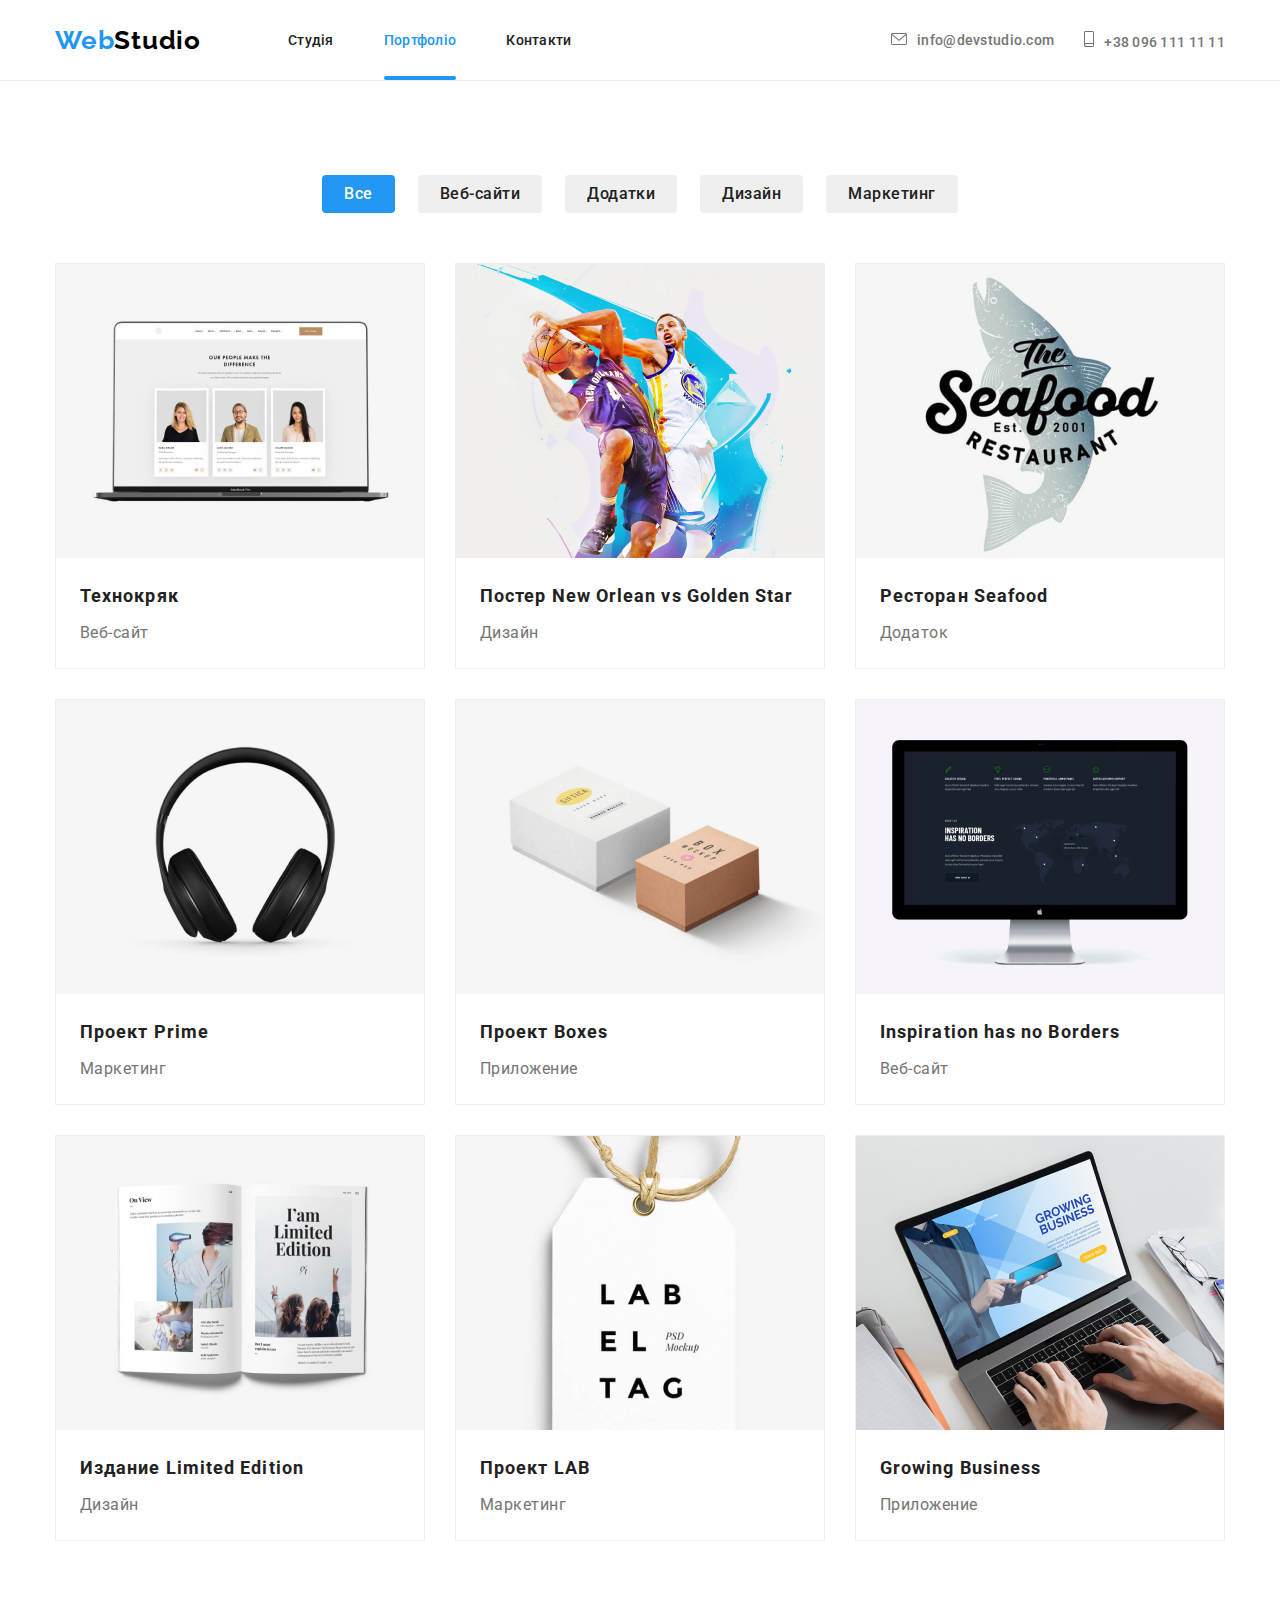
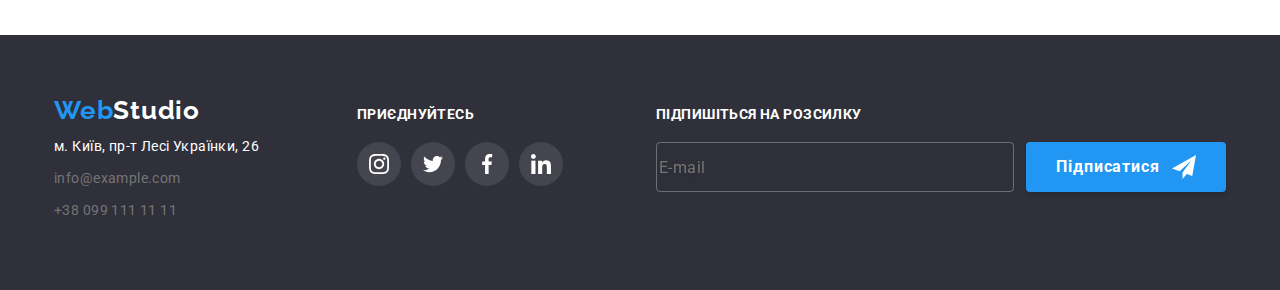
==== commit 56cc92e2: "hw#8 last version" ====
--- a/portfolio.html
+++ b/portfolio.html
@@ -119,7 +119,7 @@
             </li>
           </ul>
         </div>
-        <div class="container">
+        <div class="container container-box">
           <ul class="list box">
             <li class="box__element">
               <a href="" class="wrapper">
--- a/css/main.min.css
+++ b/css/main.min.css
@@ -1 +1 @@
-:root{--accent-color: #2196f3;--primary-font: "Roboto", sans-serif;--secondary-font: "Raleway", sans-serif;--primary-text-color: #212121;--accent-color-logo: #2196f3;--secondary-color: #ffffff;--contacts-color: #757575}.visually-hidden{position:absolute;width:1px;height:1px;margin:-1px;padding:0;overflow:hidden;border:0;clip:rect(0, 0, 0, 0)}.footer-btn-send,.modal-close-btn,.social-list-link-footer,.social-list-link,.content__thumb{display:flex;align-items:center;justify-content:center}h1,h2,h3,h4,p{margin-top:0;margin-bottom:0}ul,ol{margin-top:0;margin-bottom:0;padding-left:0}.current::after{position:absolute;content:"";display:block;background:var(--accent-color);border-radius:2px;width:100%;height:4px;bottom:0}img{display:block}button{cursor:pointer}button:hover,button:focus{color:var(--secondary-color);background-color:rgba(0,0,0,0)}.list{list-style:none}.link{text-decoration:none}body{margin:0;font-family:var(--primary-font);font-size:14px;color:var(--primary-text-color)}.section{padding-top:60px;padding-bottom:60px}@media screen and (min-width: 1200px){.section{padding-top:94px;padding-bottom:94px}}.container{width:100%;padding-left:15px;padding-right:15px}@media screen and (min-width: 480px){.container{width:480px;margin-left:auto;margin-right:auto;padding-top:10px;padding-bottom:10px}}@media screen and (min-width: 768px){.container{width:738px;padding-top:0;padding-bottom:0}}@media screen and (min-width: 1200px){.container{width:1200px}}@media screen and (min-width: 480px){.menu-container{padding-top:0;padding-bottom:30px}}@media screen and (min-width: 1200px){.menu-container{margin-top:30px}}@media screen and (min-width: 480px){.section__container{padding-top:0;padding-bottom:0}}.section-description{font-family:var(--primary-font);font-style:normal;font-size:16px;font-weight:400;line-height:1.75;letter-spacing:.03em;color:var(--contacts-color);margin-bottom:9px}@media screen and (min-width: 768px){.section-description{font-size:14px;font-weight:400;line-height:1.7142857143}}@media screen and (max-width: 767px){.mobile-menu{position:fixed;width:100%;height:100%;max-height:796px;z-index:999;top:0;left:0;background:#fff;box-shadow:0 0 0 100vmax rgba(0,0,0,.5);opacity:0;visibility:hidden;pointer-events:none;transition:opacity 500ms linear,visibility 500ms linear}.mobile-menu.is-open{opacity:1;visibility:visible;pointer-events:auto}.mobile-menu__container{position:relative;padding-left:25px;padding-top:48px;padding-bottom:48px}.mobile-menu__close-btn{position:absolute;top:10px;right:15px;background-color:rgba(0,0,0,0);border:none;padding:0;line-height:0}.mobile-menu__close-btn :hover,.mobile-menu__close-btn :focus{fill:var(--accent-color)}.checklist{display:block}.checklist__item{font-family:"Roboto";font-style:normal;font-weight:500;font-size:40px;line-height:47px;letter-spacing:.02em;color:#212121;padding-bottom:32px}.checklist__item :hover,.checklist__item :focus{color:var(--accent-color)}.checklist__item:last-child{padding-bottom:302px}.info__item{font-family:"Roboto";font-style:normal;font-weight:500;font-size:34px;line-height:40px;letter-spacing:.02em;color:#2196f3;padding-bottom:32px}.info__item:last-child{padding-bottom:64px}.info__item-grey{font-family:"Roboto";font-style:normal;font-weight:500;font-size:24px;line-height:28px;letter-spacing:.02em;color:#757575}.media{display:flex}.media__item{padding-right:20px;font-family:"Roboto";font-style:normal;font-weight:500;font-size:18px;line-height:22px;letter-spacing:.02em;color:#2196f3}.media__link{color:rgba(33,33,33,.2)}}@media screen and (min-width: 768px){.mobile-menu{display:none}}.section__heading{font-size:28px;font-weight:700;line-height:1.1785714286;letter-spacing:.03em;text-align:center;margin-bottom:30px}@media screen and (min-width: 1200px){.section__heading{margin-top:0;margin-bottom:50px;font-size:36px;font-weight:700;line-height:1.1666666667}}.grid{display:flex;flex-wrap:wrap;margin:-15px}@media screen and (min-width: 768px){.grid{margin-left:-30px;margin-right:-30px}}@media screen and (min-width: 1200px){.grid{flex-wrap:nowrap;margin:0;margin-top:-15px;margin-bottom:-15px;margin-left:0}}.net{display:flex;flex-wrap:wrap;margin:-15px}@media screen and (min-width: 768px){.net{margin:-30px}}@media screen and (min-width: 1200px){.net{flex-wrap:nowrap;margin:0;margin-top:-15px;margin-bottom:-15px;margin-left:-15px}}.case{display:flex;flex-wrap:wrap;justify-content:start;gap:15px}@media screen and (min-width: 768px){.case{justify-content:center;flex-wrap:nowrap;margin:-30px;margin-bottom:50px}}@media screen and (min-width: 1200px){.case{margin-left:-15px;margin-right:-15px;margin-bottom:50px}}.box{display:flex;flex-wrap:wrap}@media screen and (min-width: 768px){.box{margin-left:-30px;margin-right:-30px}}@media screen and (min-width: 1200px){.box{margin:-15px}}.main-header{border-bottom:1px solid #ececec}.header{display:flex}.main-header-container{display:flex;align-items:center;justify-content:space-between}.navigation{display:flex;align-items:center}@media screen and (min-width: 768px){.navigation__item{margin-right:auto}}.site-nav{display:flex;margin-left:auto}@media screen and (min-width: 768px){.site-nav__item{margin-right:auto}}.list-contacts{margin-left:auto}@media screen and (min-width: 768px){.list-contacts{flex-direction:column;gap:10px}}@media screen and (min-width: 1200px){.list-contacts{flex-direction:row;gap:30px}}.menu{display:flex;align-items:center}@media screen and (max-width: 767px){.menu{display:none}}.logo{font-family:var(--secondary-font);font-style:normal;font-size:26px;font-weight:700;line-height:1.1923076923;letter-spacing:.03em;color:var(--accent-color-logo);margin-right:87px}.logo__title{font-family:var(--secondary-font);font-style:normal;font-size:26px;font-weight:700;line-height:1.1923076923;letter-spacing:.03em;color:#000}.contacts__logo{margin-right:10px;fill:currentColor}.contacts__logo:hover,.contacts__logo:focus{color:var(--accent-color)}.logo-contacts{display:flex;align-items:center}@media screen and (min-width: 768px){.menu__item:not(:last-child){margin-right:50px}}@media screen and (min-width: 1200px){.menu__item{margin-right:auto}}.menu__link{transition:color 250ms cubic-bezier(0.4, 0, 0.2, 1);padding:32px 0;margin-right:50px;display:block;font-size:14px;font-weight:500;line-height:1.1428571429;letter-spacing:.02em;color:var(--primary-text-color)}.menu__link:hover,.menu__link:focus{color:var(--accent-color)}@media screen and (min-width: 768px){.menu__link:last-child{margin-right:0}}.mobile-menu-open{border:none;background-color:rgba(0,0,0,0);padding:0;line-height:0}@media screen and (min-width: 767px){.mobile-menu-open{display:none}}.contacts{transition:color 250ms cubic-bezier(0.4, 0, 0.2, 1);padding:32px 0;font-size:14px;font-weight:500;line-height:1.1428571429;letter-spacing:.02em;color:var(--contacts-color)}.contacts:hover,.contacts:focus{color:var(--accent-color)}@media screen and (min-width: 768px){.contacts{padding:0;font-size:12px;font-weight:500;line-height:1.1666666667}}@media screen and (min-width: 1200px){.contacts{font-size:14px;font-weight:500;line-height:1.1428571429}}.current{position:relative;color:#2196f3}.hero{padding:118px 0;background:#2f303a;max-width:1600px;margin-left:auto;margin-right:auto;background-image:linear-gradient(rgba(47, 48, 58, 0.4), rgba(47, 48, 58, 0.4)),url("../images/hero/mobile.jpg");background-size:cover;background-color:#c4c4c4}@media screen and (min-width: 1200px){.hero{padding:200px 0}}@media screen and (min-device-pixel-ratio: 2)and (max-width: 767px),screen and (min-resolution: 192dpi)and (max-width: 767px),screen and (min-resolution: 2dppx)and (max-width: 767px){.hero{background-image:url(/images/hero/mobile@2x.jpg)}}@media screen and (min-width: 768px){.hero{background-image:url(/images/hero/tablet.jpg)}}@media screen and (min-device-pixel-ratio: 2)and (min-width: 768px),screen and (min-resolution: 192dpi)and (min-width: 768px),screen and (min-resolution: 2dppx)and (min-width: 768px){.hero{background-image:url(/images/hero/tablet@2x.jpg)}}@media screen and (min-width: 1200px){.hero{background-image:url(/images/hero/desktop.jpg)}}@media screen and (min-device-pixel-ratio: 2)and (min-width: 1200px),screen and (min-resolution: 192dpi)and (min-width: 1200px),screen and (min-resolution: 2dppx)and (min-width: 1200px){.hero{background-image:url(/images/hero/desktop@2x.jpg)}}.main-title{font-family:var(--primary-font);font-style:normal;max-width:650px;font-size:44px;font-weight:900;line-height:1.3636363636;text-align:center;margin:0 auto;text-transform:uppercase;color:var(--secondary-color);margin-bottom:30px}@media screen and (min-width: 480px){.main-title{font-family:var(--primary-font);font-style:normal;font-size:26px;font-weight:900;line-height:1.6153846154;text-align:center;letter-spacing:.06em;text-transform:uppercase;color:var(--secondary-color)}}.modal-btn{transition-property:background-color;transition-duration:250ms;transition-timing-function:cubic-bezier(0.4, 0, 0.2, 1);padding-top:10px;padding-bottom:10px;padding-left:32px;padding-right:32px;font-family:inherit;font-size:16px;font-weight:700;line-height:1.875;display:block;margin:0 auto;letter-spacing:.06em;color:var(--secondary-color);background-color:var(--accent-color);box-shadow:0px 4px 4px rgba(0,0,0,.15);border-radius:4px;border:none}.modal-btn:hover,.modal-btn:focus{background-color:#188ce8}.flex-item{margin-right:8px}.flex-item:last-child{margin-right:0}.btn-active{transition:color 250ms cubic-bezier(0.4, 0, 0.2, 1),background-color 250ms cubic-bezier(0.4, 0, 0.2, 1),box-shadow 250ms cubic-bezier(0.4, 0, 0.2, 1);font-family:inherit;font-size:16px;font-weight:500;line-height:1.625;border:none;padding:6px 22px;letter-spacing:.03em;color:var(--primary-text-color);border-radius:4px}.btn-active:hover,.btn-active:focus{color:var(--secondary-color);background-color:#188ce8;box-shadow:0px 1px 1px rgba(0,0,0,.12),0px 4px 4px rgba(0,0,0,.06),1px 4px 6px rgba(0,0,0,.16)}.current-1{background:var(--accent-color);color:var(--secondary-color)}.box__element{position:relative;transition:box-shadow 250ms cubic-bezier(0.4, 0, 0.2, 1);width:100%;margin-bottom:30px;background:#fff;border:1px solid #eee}.box__element:hover,.box__element:focus{box-shadow:0px 1px 1px rgba(0,0,0,.12),0px 4px 4px rgba(0,0,0,.06),1px 4px 6px rgba(0,0,0,.16)}.box__element:last-child{margin-bottom:0}@media screen and (min-width: 768px){.box__element{width:calc((100% - 60px)/2);margin:15px}}@media screen and (min-width: 1200px){.box__element{width:calc((100% - 90px)/3)}}@media screen and (min-width: 1200px){.box__element:last-child{margin-bottom:15px}}.wrapper__text{padding-top:20px;padding-bottom:20px;padding-left:24px;padding-right:24px}.wrapper{display:block;width:100%;text-decoration:none}.wrapper__img{position:relative;overflow:hidden}.wrapper__overlay{position:absolute;top:0;left:0;overflow:auto;transform:translate(0, 100%);transition:transform 250ms cubic-bezier(0.4, 0, 0.2, 1);font-family:"Roboto";font-style:normal;font-size:18px;font-weight:400;line-height:1.5555555556;letter-spacing:.03em;color:#fff;background:rgba(33,150,243,.9);padding:77px 24px}.box__element:hover .wrapper__overlay{transform:translate(0, 0)}.wrapper__title{font-family:var(--primary-font);font-style:normal;font-size:18px;font-weight:700;line-height:2;letter-spacing:.06em;color:var(--primary-text-color);margin-bottom:4px}.wrapper__description{font-family:var(--primary-font);font-style:normal;font-size:16px;font-weight:400;line-height:1.875;letter-spacing:.03em;color:var(--contacts-color)}.content__link{width:100%;margin-bottom:30px;margin-right:0;display:flex;justify-content:center}.content__link:last-child{margin-bottom:0}@media screen and (min-width: 768px){.content__link{width:calc((100% - 60px)/2);margin:15px}}.content__item{display:block;text-align:start}.content__thumb{height:120px;border-radius:4px;background-color:#f5f4fa;margin-bottom:30px}.content__title{font-family:var(--primary-font);font-style:normal;font-size:14px;font-weight:700;line-height:1.1428571429;letter-spacing:.03em;text-transform:uppercase;color:var(--primary-text-color);margin-bottom:10px}@media screen and (min-width: 480px){.content__title{display:flex;justify-content:center;text-align:center}}@media screen and (min-width: 768px){.content__title{justify-content:start}}.content__descr{font-family:var(--primary-font);font-style:normal;font-size:14px;font-weight:400;line-height:1.7142857143;letter-spacing:.03em;color:var(--contacts-color)}.content{display:flex;flex-wrap:wrap;justify-content:center}@media screen and (min-width: 768px){.content{margin-left:-30px;margin-right:-30px;margin:-15px}}@media screen and (min-width: 1200px){.content{margin:-15px;flex-wrap:nowrap}}.action{position:absolute;bottom:0;left:0;width:370px;min-height:70px;background:rgba(47,48,58,.8);display:flex;align-items:center;justify-content:center}.element{font-family:"Roboto";font-style:normal;font-size:14px;font-weight:700;line-height:1.1428571429;text-align:center;letter-spacing:.03em;text-transform:uppercase;color:#fff}@media screen and (max-width: 1199px){.instance{display:none}}.container-team{background-color:#f5f4fa}.net__list{background-color:#fff;width:270px;margin-top:0;margin-bottom:30px;margin:15px;width:450px;box-shadow:0px 4px 4px rgba(0,0,0,.25),0px 4px 4px rgba(0,0,0,.25),0px 1px 3px rgba(0,0,0,.12);border-radius:0px 0px 4px 4px}@media screen and (min-width: 768px){.net__list{width:calc((100% - 60px)/2);margin:15px}}@media screen and (min-width: 1200px){.net__list:nth-child(4n){margin-right:0}}.text-box{display:block;text-align:center;padding-top:30px;padding-bottom:30px;width:450px;margin-left:0;margin-right:0}@media screen and (min-width: 768px){.text-box{width:100%}}.subtitle{font-style:normal;font-size:16px;font-weight:500;line-height:1.25;text-align:center;letter-spacing:.03em;margin-bottom:10px}.about{line-height:1.19;text-align:center}.social-list{display:flex;justify-content:center;gap:10px;margin-top:16px}.social-list-link{transition:background-color 250ms cubic-bezier(0.4, 0, 0.2, 1);width:44px;height:44px;border-radius:50%;background-color:#fff}.social-list-link:hover,.social-list-link:focus{background-color:var(--accent-color)}.social-list-link:hover .social-list-icon,.social-list-link:hover .social-list-icon,.social-list-link:focus .social-list-icon,.social-list-link:focus .social-list-icon{fill:var(--secondary-color)}.social-list-icon{transition:fill 250ms cubic-bezier(0.4, 0, 0.2, 1);fill:#afb1b8}.grid__item{transition:fill 250ms cubic-bezier(0.4, 0, 0.2, 1),border 250ms cubic-bezier(0.4, 0, 0.2, 1),border-radius 250ms cubic-bezier(0.4, 0, 0.2, 1);width:calc((100% - 60px)/2);height:92px;display:flex;justify-content:center;align-items:center;margin:15px;border:1px solid #afb1b8;border-radius:4px}.grid__item:hover,.grid__item:focus{fill:var(--accent-color);border:1px solid var(--accent-color);border-radius:4px}.grid__item:hover .company__icon,.grid__item:hover .company__icon,.grid__item:focus .company__icon,.grid__item:focus .company__icon{fill:var(--accent-color)}@media screen and (min-width: 768px){.grid__item{width:calc((100% - 90px)/3);margin:15px}}@media screen and (min-width: 1200px){.grid__item{flex-wrap:nowrap;margin-left:0;margin-right:30px}}@media screen and (min-width: 1200px){.grid__item:last-child{margin-right:0}}.company__icon{fill:#afb1b8}.bottom{background:#2f303a;justify-content:flex-start;padding-top:60px;padding-bottom:60px}.bottom__container{padding-top:0;padding-bottom:0}.footer-containe{display:block;align-items:baseline}@media screen and (min-width: 768px){.footer-containe{display:flex;justify-content:space-around;flex-wrap:wrap}}@media screen and (min-width: 1200px){.footer-containe{display:flex;flex-wrap:nowrap;justify-content:center}}.logo-footer{margin-right:auto;margin-bottom:20px;display:flex;justify-content:center;align-items:center;margin-bottom:8px}@media screen and (min-width: 1200px){.logo-footer{justify-content:start}}.logo-title-white{font-family:var(--secondary-font);font-style:normal;font-size:26px;font-weight:700;line-height:1.1923076923;letter-spacing:.03em;color:#fff}.list-footer{margin-left:auto;margin-right:auto}.section-description-black{color:var(--secondary-color);font-style:normal;margin-bottom:8px}.menu-footer{width:206px;height:80px;display:block;margin-left:auto;margin-right:auto;margin-top:60px}@media screen and (min-width: 1200px){.menu-footer{margin-top:0;margin-left:70px}}.footer-title{display:flex;justify-content:center;align-items:center;font-family:"Roboto";font-style:normal;font-size:14px;font-weight:700;line-height:1.1428571429;letter-spacing:.03em;text-transform:uppercase;color:#fff;margin-bottom:20px}@media screen and (min-width: 1200px){.footer-title{justify-content:start}}.social-list-footer{display:flex;justify-content:center;gap:10px}.social-list-link-footer{transition:background-color 250ms cubic-bezier(0.4, 0, 0.2, 1);width:44px;height:44px;border-radius:50%;background-color:rgba(255,255,255,.1)}.social-list-link-footer:hover,.social-list-link-footer:focus{background-color:var(--accent-color)}.social-link-icon-footer{fill:#fff}.logo-list{margin-right:auto}.backdrop{position:fixed;top:0;left:0;z-index:100;width:100%;height:100%;background-color:rgba(0,0,0,.2);transition:opacity 250ms cubic-bezier(0.4, 0, 0.2, 1),visibility 250ms cubic-bezier(0.4, 0, 0.2, 1)}.backdrop.is-hidden{opacity:0;pointer-events:none;visibility:hidden}.backdrop.is-hidden.modal{transform:translate(-50% -50%) scale(0.7)}.modal-close-btn{position:absolute;top:8px;right:8px;width:30px;height:30px;border-radius:50%;background-color:#fff;border:1px solid rgba(0,0,0,.1);padding:0}.modal-close-btn:hover,.modal-close-btn:focus{fill:var(--accent-color)}.modal{position:absolute;top:50%;left:50%;padding:40px;transform:translate(-50%, -50%) scale(1);min-width:450px;min-height:609px;background:#fff;box-shadow:0px 1px 3px rgba(0,0,0,.12),0px 1px 1px rgba(0,0,0,.14),0px 2px 1px rgba(0,0,0,.2);border-radius:4px;transition:box-shadow 250ms,transform 250ms cubic-bezier(0.4, 0, 0.2, 1)}@media screen and (min-width: 1200px){.modal{min-width:528px;min-height:581px}}.footer-form{display:block;margin-top:60px;margin-left:auto;margin-right:auto}@media screen and (min-width: 768px){.footer-form{display:flex;flex-direction:column;align-items:center;width:100%}}@media screen and (min-width: 1200px){.footer-form{display:flex;margin:0;flex-direction:row;align-items:end;margin-left:93px}}.footer-form-field{width:358px;margin-right:12px}.footer-form-input-desc{display:flex;justify-content:center;align-items:center;font-family:var(--primary-font);font-style:normal;font-size:14px;font-weight:700;line-height:1.1428571429;letter-spacing:.03em;text-transform:uppercase;color:var(--secondary-color);margin-bottom:20px}@media screen and (min-width: 1200px){.footer-form-input-desc{display:flex;justify-content:start;align-items:center}}.footer-form-input-wrapper{min-width:358px;height:50px}.footer-form-input{width:100%;height:50px;font-family:var(--primary-font);font-style:normal;font-size:16px;font-weight:400;line-height:1.25;display:flex;justify-content:center;align-items:center;letter-spacing:.03em;color:rgba(255,255,255,.6);border:1px solid rgba(255,255,255,.3);filter:drop-shadow(0px 4px 4px rgba(0, 0, 0, 0.15));border-radius:4px;background-color:rgba(0,0,0,0)}.footer-btn-send{display:flex;margin-left:auto;margin-right:auto;margin-top:20px;min-width:200px;height:50px;font-family:var(--primary-font);font-style:normal;font-size:16px;font-weight:700;line-height:1.875;text-align:center;letter-spacing:.06em;color:var(--secondary-color);background:var(--accent-color);box-shadow:0px 4px 4px rgba(0,0,0,.15);border-radius:4px;border:none;transition:background 250ms cubic-bezier(0.4, 0, 0.2, 1)}.footer-btn-send:hover,.footer-btn-send:focus{background-color:#188ce8}@media screen and (min-width: 1200px){.footer-btn-send{margin-right:0}}.footer-btn-send-icon{margin-left:12px}.modal-form{display:flex;flex-direction:column}.modal-form-title{font-family:var(--secondary-font);font-style:normal;font-size:20px;font-weight:700;line-height:1.15;text-align:center;letter-spacing:.03em;color:var(--primary-text-color);padding-bottom:12px}.modal-form-field{margin-bottom:10px}.modal-form-input-desc{display:block;font-family:var(--primary-font);font-style:normal;font-size:12px;font-weight:400;line-height:1.1666666667;letter-spacing:.01em;color:var(--contacts-color);margin-bottom:4px}.modal-form-input-wrapper{display:block;position:relative}.modal-form-input{width:100%;height:40px;border:1px solid rgba(33,33,33,.2);border-radius:4px;padding-left:42px;color:#000;transition:border-color 250ms cubic-bezier(0.4, 0, 0.2, 1);cursor:pointer}.modal-form-input:focus{outline:none;border-color:var(--accent-color-logo)}.modal-form-input:focus+.modal-form-input-icon{fill:var(--accent-color-logo)}.modal-form-input-icon{position:absolute;top:50%;left:12px;transform:translateY(-50%);display:block}.modal-form-message{width:100%;height:120px;border:1px solid rgba(33,33,33,.2);border-radius:4px;padding:12px 16px;resize:none;transition:border-color 250ms cubic-bezier(0.4, 0, 0.2, 1)}.modal-form-message::placeholder{color:rgba(117,117,117,.5)}.modal-form-message:focus{outline:none;border-color:var(--accent-color-logo)}.modal-form-check-desc{display:flex;align-items:center;font-family:var(--primary-font);font-style:normal;font-size:12px;font-weight:400;line-height:1.1666666667;letter-spacing:.03em;color:var(--contacts-color);margin-bottom:30px}.modal-form-check-desc::before{display:block;width:16px;height:15px;content:"";background-image:url(../images/checkbox-black.svg);cursor:pointer;transition:background-image 250ms cubic-bezier(0.4, 0, 0.2, 1);margin-right:7px}.modal-form-check:checked+.modal-form-check-desc::before{background-image:url(../images/checkbox-blue.svg)}.modal-form-check:focus+.modal-form-check-desc::before{outline:#2196f3;border-radius:2px}@media screen and (min-width: 1200px){.modal-form-check-desc{font-size:14px;font-weight:400;line-height:1.7142857143;margin-left:12px}}.modal-form-check-title{font-family:var(--primary-font);font-style:normal;font-size:12px;font-weight:400;line-height:1.1666666667;letter-spacing:.03em;text-decoration-line:underline;color:var(--accent-color)}@media screen and (min-width: 1200px){.modal-form-check-title{font-size:14px;font-weight:400;line-height:1.7142857143}}.modal-form-submit{transition-property:background-color;transition-duration:250ms;transition-timing-function:cubic-bezier(0.4, 0, 0.2, 1);padding-top:10px;padding-bottom:10px;padding-left:52px;padding-right:52px;font-family:inherit;font-size:16px;font-weight:700;line-height:1.875;display:block;margin:0 auto;letter-spacing:.06em;color:var(--secondary-color);background-color:var(--accent-color);box-shadow:0px 4px 4px rgba(0,0,0,.15);border-radius:4px;border:none}.modal-form-submit:hover,.modal-form-submit:focus{background-color:#188ce8}/*# sourceMappingURL=main.min.css.map */+:root{--accent-color: #2196f3;--primary-font: "Roboto", sans-serif;--secondary-font: "Raleway", sans-serif;--primary-text-color: #212121;--accent-color-logo: #2196f3;--secondary-color: #ffffff;--contacts-color: #757575}.visually-hidden{position:absolute;width:1px;height:1px;margin:-1px;padding:0;overflow:hidden;border:0;clip:rect(0, 0, 0, 0)}.footer-btn-send,.modal-close-btn,.social-list-link-footer,.social-list-link,.content__thumb{display:flex;align-items:center;justify-content:center}h1,h2,h3,h4,p{margin-top:0;margin-bottom:0}ul,ol{margin-top:0;margin-bottom:0;padding-left:0}.current::after{position:absolute;content:"";display:block;background:var(--accent-color);border-radius:2px;width:100%;height:4px;bottom:0}img{display:block}button{cursor:pointer}button:hover,button:focus{color:var(--secondary-color);background-color:rgba(0,0,0,0)}.list{list-style:none}.link{text-decoration:none}body{margin:0;font-family:var(--primary-font);font-size:14px;color:var(--primary-text-color)}.section{padding-top:60px;padding-bottom:60px}@media screen and (min-width: 1200px){.section{padding-top:94px;padding-bottom:94px}}.container{width:100%;padding-left:15px;padding-right:15px}@media screen and (min-width: 480px){.container{width:480px;margin-left:auto;margin-right:auto;padding-top:10px;padding-bottom:10px}}@media screen and (min-width: 768px){.container{width:738px;padding-top:0;padding-bottom:0}}@media screen and (min-width: 1200px){.container{width:1200px}}@media screen and (min-width: 480px){.menu-container{padding-top:0;padding-bottom:30px}}@media screen and (min-width: 768px){.menu-container{margin-top:30px;padding-bottom:0}}@media screen and (min-width: 1200px){.menu-container{margin-top:30px;padding-bottom:0}}@media screen and (min-width: 480px){.section__container{padding-top:0;padding-bottom:0}}@media screen and (min-width: 768px){.section__container{margin-top:-15px;margin-bottom:-15px}}@media screen and (min-width: 768px){.container-box{padding-left:0;padding-right:0}}@media screen and (min-width: 1200px){.container-box{padding-left:15px;padding-right:15px}}.section-description{font-family:var(--primary-font);font-style:normal;font-size:14px;font-weight:400;line-height:1.7142857143;letter-spacing:.03em;color:var(--contacts-color);margin-bottom:9px}@media screen and (max-width: 767px){.mobile-menu{position:fixed;width:100%;height:100%;max-height:796px;z-index:999;top:0;left:0;background:#fff;box-shadow:0 0 0 100vmax rgba(0,0,0,.5);opacity:0;visibility:hidden;pointer-events:none;transition:opacity 500ms linear,visibility 500ms linear}.mobile-menu.is-open{opacity:1;visibility:visible;pointer-events:auto}.mobile-menu__container{position:relative;padding-left:25px;padding-top:48px;padding-bottom:48px}.mobile-menu__close-btn{position:absolute;top:10px;right:15px;background-color:rgba(0,0,0,0);border:none;padding:0;line-height:0}.mobile-menu__close-btn :hover,.mobile-menu__close-btn :focus{fill:var(--accent-color)}.checklist{display:block}.checklist__item{font-family:"Roboto";font-style:normal;font-weight:500;font-size:40px;line-height:47px;letter-spacing:.02em;color:#212121;padding-bottom:32px}.checklist__item :hover,.checklist__item :focus{color:var(--accent-color)}.checklist__item:last-child{padding-bottom:302px}.info__item{font-family:"Roboto";font-style:normal;font-weight:500;font-size:34px;line-height:40px;letter-spacing:.02em;color:#2196f3;padding-bottom:32px}.info__item:last-child{padding-bottom:64px}.info__item-grey{font-family:"Roboto";font-style:normal;font-weight:500;font-size:24px;line-height:28px;letter-spacing:.02em;color:#757575}.media{display:flex}.media__item{padding-right:20px;font-family:"Roboto";font-style:normal;font-weight:500;font-size:18px;line-height:22px;letter-spacing:.02em;color:#2196f3}.media__link{color:rgba(33,33,33,.2)}}@media screen and (min-width: 768px){.mobile-menu{display:none}}.section__heading{font-size:28px;font-weight:700;line-height:1.1785714286;letter-spacing:.03em;text-align:center;margin-bottom:30px}@media screen and (min-width: 1200px){.section__heading{margin-top:0;margin-bottom:50px;font-size:36px;font-weight:700;line-height:1.1666666667}}.grid{display:flex;flex-wrap:wrap;margin:-15px}@media screen and (min-width: 768px){.grid{margin-left:-30px;margin-right:-30px}}@media screen and (min-width: 1200px){.grid{flex-wrap:nowrap;margin:0;margin-top:-15px;margin-bottom:-15px;margin-left:0}}.net{display:flex;flex-wrap:wrap;margin:-15px}@media screen and (min-width: 768px){.net{margin:-30px}}@media screen and (min-width: 1200px){.net{flex-wrap:nowrap;margin:0;margin-top:-15px;margin-bottom:-15px;margin-left:-15px}}.case{display:flex;flex-wrap:wrap;justify-content:start;gap:15px}@media screen and (min-width: 768px){.case{justify-content:center;flex-wrap:nowrap;margin:-30px;margin-bottom:30px}}@media screen and (min-width: 1200px){.case{margin-left:-15px;margin-right:-15px;margin-bottom:50px}}.box{display:flex;flex-wrap:wrap}@media screen and (min-width: 768px){.box{margin-left:-30px;margin-right:-30px;margin:-15px}}@media screen and (min-width: 1200px){.box{margin:-15px}}.main-header{border-bottom:1px solid #ececec}.header{display:flex}.main-header-container{display:flex;align-items:center;justify-content:space-between}.navigation{display:flex;align-items:center}@media screen and (min-width: 768px){.navigation__item{margin-right:auto}}.site-nav{display:flex;margin-left:auto}@media screen and (min-width: 768px){.site-nav__item{margin-right:auto}}.list-contacts{margin-left:auto}@media screen and (min-width: 768px){.list-contacts{flex-direction:column;gap:10px}}@media screen and (min-width: 1200px){.list-contacts{flex-direction:row;gap:30px}}.menu{display:flex;align-items:center}@media screen and (max-width: 767px){.menu{display:none}}.logo{font-family:var(--secondary-font);font-style:normal;font-size:26px;font-weight:700;line-height:1.1923076923;letter-spacing:.03em;color:var(--accent-color-logo);margin-right:87px}.logo__title{font-family:var(--secondary-font);font-style:normal;font-size:26px;font-weight:700;line-height:1.1923076923;letter-spacing:.03em;color:#000}.contacts__logo{margin-right:10px;fill:currentColor}.contacts__logo:hover,.contacts__logo:focus{color:var(--accent-color)}.logo-contacts{display:flex;align-items:center}@media screen and (min-width: 768px){.menu__item:not(:last-child){margin-right:50px}}@media screen and (min-width: 1200px){.menu__item{margin-right:auto}}.menu__link{transition:color 250ms cubic-bezier(0.4, 0, 0.2, 1);padding:32px 0;margin-right:50px;display:block;font-size:14px;font-weight:500;line-height:1.1428571429;letter-spacing:.02em;color:var(--primary-text-color)}.menu__link:hover,.menu__link:focus{color:var(--accent-color)}@media screen and (min-width: 768px){.menu__link:last-child{margin-right:0}}.mobile-menu-open{border:none;background-color:rgba(0,0,0,0);padding:0;line-height:0}@media screen and (min-width: 767px){.mobile-menu-open{display:none}}.contacts{transition:color 250ms cubic-bezier(0.4, 0, 0.2, 1);padding:32px 0;font-size:14px;font-weight:500;line-height:1.1428571429;letter-spacing:.02em;color:var(--contacts-color)}.contacts:hover,.contacts:focus{color:var(--accent-color)}@media screen and (min-width: 768px){.contacts{padding:0;font-size:12px;font-weight:500;line-height:1.1666666667}}@media screen and (min-width: 1200px){.contacts{font-size:14px;font-weight:500;line-height:1.1428571429}}.current{position:relative;color:#2196f3}.hero{padding:118px 0;background:#2f303a;max-width:1600px;margin-left:auto;margin-right:auto;background-image:linear-gradient(rgba(47, 48, 58, 0.4), rgba(47, 48, 58, 0.4)),url("../images/hero/mobile.jpg");background-size:cover;background-color:#c4c4c4}@media screen and (min-width: 1200px){.hero{padding:200px 0}}@media screen and (min-device-pixel-ratio: 2)and (max-width: 767px),screen and (min-resolution: 192dpi)and (max-width: 767px),screen and (min-resolution: 2dppx)and (max-width: 767px){.hero{background-image:url(/images/hero/mobile@2x.jpg)}}@media screen and (min-width: 768px){.hero{background-image:url(/images/hero/tablet.jpg)}}@media screen and (min-device-pixel-ratio: 2)and (min-width: 768px),screen and (min-resolution: 192dpi)and (min-width: 768px),screen and (min-resolution: 2dppx)and (min-width: 768px){.hero{background-image:url(/images/hero/tablet@2x.jpg)}}@media screen and (min-width: 1200px){.hero{background-image:url(/images/hero/desktop.jpg)}}@media screen and (min-device-pixel-ratio: 2)and (min-width: 1200px),screen and (min-resolution: 192dpi)and (min-width: 1200px),screen and (min-resolution: 2dppx)and (min-width: 1200px){.hero{background-image:url(/images/hero/desktop@2x.jpg)}}.main-title{max-width:650px;text-align:center;margin:0 auto;text-transform:uppercase;color:var(--secondary-color);margin-bottom:30px;font-family:var(--primary-font);font-style:normal;font-size:26px;font-weight:900;line-height:1.6153846154;text-align:center;letter-spacing:.06em;text-transform:uppercase;color:var(--secondary-color)}@media screen and (min-width: 768px){.main-title{max-width:360px}}@media screen and (min-width: 1200px){.main-title{font-size:44px;font-weight:900;line-height:1.3636363636;max-width:696px}}.modal-btn{transition-property:background-color;transition-duration:250ms;transition-timing-function:cubic-bezier(0.4, 0, 0.2, 1);padding-top:10px;padding-bottom:10px;padding-left:32px;padding-right:32px;font-family:inherit;font-size:16px;font-weight:700;line-height:1.875;display:block;margin:0 auto;letter-spacing:.06em;color:var(--secondary-color);background-color:var(--accent-color);box-shadow:0px 4px 4px rgba(0,0,0,.15);border-radius:4px;border:none}.modal-btn:hover,.modal-btn:focus{background-color:#188ce8}.flex-item{margin-right:8px}.flex-item:last-child{margin-right:0}.btn-active{transition:color 250ms cubic-bezier(0.4, 0, 0.2, 1),background-color 250ms cubic-bezier(0.4, 0, 0.2, 1),box-shadow 250ms cubic-bezier(0.4, 0, 0.2, 1);font-family:inherit;font-size:16px;font-weight:500;line-height:1.625;border:none;padding:6px 22px;letter-spacing:.03em;color:var(--primary-text-color);border-radius:4px}.btn-active:hover,.btn-active:focus{color:var(--secondary-color);background-color:#188ce8;box-shadow:0px 1px 1px rgba(0,0,0,.12),0px 4px 4px rgba(0,0,0,.06),1px 4px 6px rgba(0,0,0,.16)}.current-1{background:var(--accent-color);color:var(--secondary-color)}.box__element{position:relative;transition:box-shadow 250ms cubic-bezier(0.4, 0, 0.2, 1);width:100%;margin-bottom:30px;background:#fff;border:1px solid #eee}.box__element:hover,.box__element:focus{box-shadow:0px 1px 1px rgba(0,0,0,.12),0px 4px 4px rgba(0,0,0,.06),1px 4px 6px rgba(0,0,0,.16)}.box__element:last-child{margin-bottom:0}@media screen and (min-width: 768px){.box__element{width:calc((100% - 60px)/2);margin:15px}}@media screen and (min-width: 1200px){.box__element{width:calc((100% - 90px)/3)}}@media screen and (min-width: 1200px){.box__element:last-child{margin-bottom:15px}}.wrapper__text{padding-top:20px;padding-bottom:20px;padding-left:24px;padding-right:24px}.wrapper{display:block;width:100%;text-decoration:none}.wrapper__img{position:relative;overflow:hidden}.wrapper__overlay{position:absolute;top:0;left:0;overflow:auto;transform:translate(0, 100%);transition:transform 250ms cubic-bezier(0.4, 0, 0.2, 1);font-family:"Roboto";font-style:normal;font-size:18px;font-weight:400;line-height:1.5555555556;letter-spacing:.03em;color:#fff;background:rgba(33,150,243,.9);padding:77px 24px}.box__element:hover .wrapper__overlay{transform:translate(0, 0)}.wrapper__title{font-family:var(--primary-font);font-style:normal;font-size:18px;font-weight:700;line-height:2;letter-spacing:.06em;color:var(--primary-text-color);margin-bottom:4px}.wrapper__description{font-family:var(--primary-font);font-style:normal;font-size:16px;font-weight:400;line-height:1.875;letter-spacing:.03em;color:var(--contacts-color)}.content__link{width:100%;margin-bottom:30px;margin-right:0;display:flex;justify-content:center}.content__link:last-child{margin-bottom:0}@media screen and (min-width: 768px){.content__link{width:calc((100% - 60px)/2);margin:15px}}.content__item{display:block;text-align:start}.content__thumb{height:120px;border-radius:4px;background-color:#f5f4fa;margin-bottom:30px}.content__title{font-family:var(--primary-font);font-style:normal;font-size:14px;font-weight:700;line-height:1.1428571429;letter-spacing:.03em;text-transform:uppercase;color:var(--primary-text-color);margin-bottom:10px}@media screen and (min-width: 480px){.content__title{display:flex;justify-content:center;text-align:center}}@media screen and (min-width: 768px){.content__title{justify-content:start}}.content__descr{font-family:var(--primary-font);font-style:normal;font-size:14px;font-weight:400;line-height:1.7142857143;letter-spacing:.03em;color:var(--contacts-color)}.content{display:flex;flex-wrap:wrap;justify-content:center}@media screen and (min-width: 768px){.content{margin-left:-30px;margin-right:-30px}}@media screen and (min-width: 1200px){.content{margin:-15px;flex-wrap:nowrap}}.action{position:absolute;bottom:0;left:0;width:370px;min-height:70px;background:rgba(47,48,58,.8);display:flex;align-items:center;justify-content:center}.element{font-family:"Roboto";font-style:normal;font-size:14px;font-weight:700;line-height:1.1428571429;text-align:center;letter-spacing:.03em;text-transform:uppercase;color:#fff}@media screen and (max-width: 1199px){.instance{display:none}}@media screen and (min-width: 1200px){.instance{padding-top:0}}.container-team{background-color:#f5f4fa}.net__list{background-color:#fff;width:270px;margin-top:0;margin-bottom:30px;margin:15px;width:450px;box-shadow:0px 4px 4px rgba(0,0,0,.25),0px 4px 4px rgba(0,0,0,.25),0px 1px 3px rgba(0,0,0,.12);border-radius:0px 0px 4px 4px}@media screen and (min-width: 768px){.net__list{width:calc((100% - 60px)/2);margin:15px}}@media screen and (min-width: 1200px){.net__list:nth-child(4n){margin-right:0}}.text-box{display:block;text-align:center;padding-top:30px;padding-bottom:30px;width:450px;margin-left:0;margin-right:0}@media screen and (min-width: 768px){.text-box{width:100%}}.subtitle{font-style:normal;font-size:16px;font-weight:500;line-height:1.25;text-align:center;letter-spacing:.03em;margin-bottom:10px}.about{line-height:1.19;text-align:center}.social-list{display:flex;justify-content:center;gap:10px;margin-top:16px}.social-list-link{transition:background-color 250ms cubic-bezier(0.4, 0, 0.2, 1);width:44px;height:44px;border-radius:50%;background-color:#fff}.social-list-link:hover,.social-list-link:focus{background-color:var(--accent-color)}.social-list-link:hover .social-list-icon,.social-list-link:hover .social-list-icon,.social-list-link:focus .social-list-icon,.social-list-link:focus .social-list-icon{fill:var(--secondary-color)}.social-list-icon{transition:fill 250ms cubic-bezier(0.4, 0, 0.2, 1);fill:#afb1b8}.grid__item{transition:fill 250ms cubic-bezier(0.4, 0, 0.2, 1),border 250ms cubic-bezier(0.4, 0, 0.2, 1),border-radius 250ms cubic-bezier(0.4, 0, 0.2, 1);width:calc((100% - 60px)/2);height:92px;display:flex;justify-content:center;align-items:center;margin:15px;border:1px solid #afb1b8;border-radius:4px}.grid__item:hover,.grid__item:focus{fill:var(--accent-color);border:1px solid var(--accent-color);border-radius:4px}.grid__item:hover .company__icon,.grid__item:hover .company__icon,.grid__item:focus .company__icon,.grid__item:focus .company__icon{fill:var(--accent-color)}@media screen and (min-width: 768px){.grid__item{width:calc((100% - 90px)/3);margin:15px}}@media screen and (min-width: 1200px){.grid__item{flex-wrap:nowrap;margin-left:0;margin-right:30px}}@media screen and (min-width: 1200px){.grid__item:last-child{margin-right:0}}.company__icon{fill:#afb1b8}.bottom{background:#2f303a;justify-content:flex-start;padding-top:60px;padding-bottom:60px}.bottom__container{padding-top:0;padding-bottom:0}.footer-containe{display:block;align-items:baseline}@media screen and (min-width: 768px){.footer-containe{display:flex;justify-content:space-around;flex-wrap:wrap}}@media screen and (min-width: 1200px){.footer-containe{display:flex;flex-wrap:nowrap;justify-content:center}}.logo-footer{margin-bottom:20px;display:flex;justify-content:center;align-items:center;margin-bottom:8px}@media screen and (max-width: 1199px){.logo-footer{margin-right:auto}}@media screen and (min-width: 1200px){.logo-footer{justify-content:start}}.logo-title-white{font-family:var(--secondary-font);font-style:normal;font-size:26px;font-weight:700;line-height:1.1923076923;letter-spacing:.03em;color:#fff}.list-footer{margin-left:auto;margin-right:auto}.section-description-black{color:var(--secondary-color);font-style:normal;margin-bottom:8px}.menu-footer{width:206px;height:80px;display:block;margin-left:auto;margin-right:auto;margin-top:60px}@media screen and (min-width: 768px){.menu-footer{margin-top:0;margin-left:0;margin-right:0}}@media screen and (min-width: 1200px){.menu-footer{margin-top:0;margin-left:70px}}.footer-title{display:flex;justify-content:center;align-items:center;font-family:"Roboto";font-style:normal;font-size:14px;font-weight:700;line-height:1.1428571429;letter-spacing:.03em;text-transform:uppercase;color:#fff;margin-bottom:20px}@media screen and (min-width: 1200px){.footer-title{justify-content:start}}.social-list-footer{display:flex;justify-content:center;gap:10px}.social-list-link-footer{transition:background-color 250ms cubic-bezier(0.4, 0, 0.2, 1);width:44px;height:44px;border-radius:50%;background-color:rgba(255,255,255,.1)}.social-list-link-footer:hover,.social-list-link-footer:focus{background-color:var(--accent-color)}.social-link-icon-footer{fill:#fff}.logo-list{margin-right:auto}.backdrop{position:fixed;top:0;left:0;z-index:100;width:100%;height:100%;background-color:rgba(0,0,0,.2);transition:opacity 250ms cubic-bezier(0.4, 0, 0.2, 1),visibility 250ms cubic-bezier(0.4, 0, 0.2, 1)}.backdrop.is-hidden{opacity:0;pointer-events:none;visibility:hidden}.backdrop.is-hidden.modal{transform:translate(-50% -50%) scale(0.7)}.modal-close-btn{position:absolute;top:8px;right:8px;width:30px;height:30px;border-radius:50%;background-color:#fff;border:1px solid rgba(0,0,0,.1);padding:0}.modal-close-btn:hover,.modal-close-btn:focus{fill:var(--accent-color)}.modal{position:absolute;top:50%;left:50%;padding:40px;transform:translate(-50%, -50%) scale(1);min-width:450px;min-height:609px;background:#fff;box-shadow:0px 1px 3px rgba(0,0,0,.12),0px 1px 1px rgba(0,0,0,.14),0px 2px 1px rgba(0,0,0,.2);border-radius:4px;transition:box-shadow 250ms,transform 250ms cubic-bezier(0.4, 0, 0.2, 1)}@media screen and (min-width: 1200px){.modal{min-width:528px;min-height:581px}}.footer-form{display:block;margin-top:60px;margin-left:auto;margin-right:auto}@media screen and (min-width: 768px){.footer-form{display:flex;flex-direction:column;align-items:center;width:100%}}@media screen and (min-width: 1200px){.footer-form{display:flex;margin:0;flex-direction:row;align-items:end;margin-left:93px}}.footer-form-field{width:358px;margin-right:12px}.footer-form-input-desc{display:flex;justify-content:center;align-items:center;font-family:var(--primary-font);font-style:normal;font-size:14px;font-weight:700;line-height:1.1428571429;letter-spacing:.03em;text-transform:uppercase;color:var(--secondary-color);margin-bottom:20px}@media screen and (min-width: 1200px){.footer-form-input-desc{display:flex;justify-content:start;align-items:center}}.footer-form-input-wrapper{min-width:358px;height:50px}.footer-form-input{width:100%;height:50px;font-family:var(--primary-font);font-style:normal;font-size:16px;font-weight:400;line-height:1.25;display:flex;justify-content:center;align-items:center;letter-spacing:.03em;color:rgba(255,255,255,.6);border:1px solid rgba(255,255,255,.3);filter:drop-shadow(0px 4px 4px rgba(0, 0, 0, 0.15));border-radius:4px;background-color:rgba(0,0,0,0)}.footer-btn-send{display:flex;margin-left:auto;margin-right:auto;margin-top:20px;min-width:200px;height:50px;font-family:var(--primary-font);font-style:normal;font-size:16px;font-weight:700;line-height:1.875;text-align:center;letter-spacing:.06em;color:var(--secondary-color);background:var(--accent-color);box-shadow:0px 4px 4px rgba(0,0,0,.15);border-radius:4px;border:none;transition:background 250ms cubic-bezier(0.4, 0, 0.2, 1)}.footer-btn-send:hover,.footer-btn-send:focus{background-color:#188ce8}@media screen and (min-width: 1200px){.footer-btn-send{margin-right:0;margin-left:0}}.footer-btn-send-icon{margin-left:12px}.modal-form{display:flex;flex-direction:column}.modal-form-title{font-family:var(--secondary-font);font-style:normal;font-size:20px;font-weight:700;line-height:1.15;text-align:center;letter-spacing:.03em;color:var(--primary-text-color);padding-bottom:12px}.modal-form-field{margin-bottom:10px}.modal-form-input-desc{display:block;font-family:var(--primary-font);font-style:normal;font-size:12px;font-weight:400;line-height:1.1666666667;letter-spacing:.01em;color:var(--contacts-color);margin-bottom:4px}.modal-form-input-wrapper{display:block;position:relative}.modal-form-input{width:100%;height:40px;border:1px solid rgba(33,33,33,.2);border-radius:4px;padding-left:42px;color:#000;transition:border-color 250ms cubic-bezier(0.4, 0, 0.2, 1);cursor:pointer}.modal-form-input:focus{outline:none;border-color:var(--accent-color-logo)}.modal-form-input:focus+.modal-form-input-icon{fill:var(--accent-color-logo)}.modal-form-input-icon{position:absolute;top:50%;left:12px;transform:translateY(-50%);display:block}.modal-form-message{width:100%;height:120px;border:1px solid rgba(33,33,33,.2);border-radius:4px;padding:12px 16px;resize:none;transition:border-color 250ms cubic-bezier(0.4, 0, 0.2, 1)}.modal-form-message::placeholder{color:rgba(117,117,117,.5)}.modal-form-message:focus{outline:none;border-color:var(--accent-color-logo)}.modal-form-check-desc{display:flex;align-items:center;font-family:var(--primary-font);font-style:normal;font-size:12px;font-weight:400;line-height:1.1666666667;letter-spacing:.03em;color:var(--contacts-color);margin-bottom:30px}.modal-form-check-desc::before{display:block;width:16px;height:15px;content:"";background-image:url(../images/checkbox-black.svg);cursor:pointer;transition:background-image 250ms cubic-bezier(0.4, 0, 0.2, 1);margin-right:7px}.modal-form-check:checked+.modal-form-check-desc::before{background-image:url(../images/checkbox-blue.svg)}.modal-form-check:focus+.modal-form-check-desc::before{outline:#2196f3;border-radius:2px}@media screen and (min-width: 1200px){.modal-form-check-desc{font-size:14px;font-weight:400;line-height:1.7142857143;margin-left:12px}}.modal-form-check-title{font-family:var(--primary-font);font-style:normal;font-size:12px;font-weight:400;line-height:1.1666666667;letter-spacing:.03em;text-decoration-line:underline;color:var(--accent-color)}@media screen and (min-width: 1200px){.modal-form-check-title{font-size:14px;font-weight:400;line-height:1.7142857143}}.modal-form-submit{transition-property:background-color;transition-duration:250ms;transition-timing-function:cubic-bezier(0.4, 0, 0.2, 1);padding-top:10px;padding-bottom:10px;padding-left:52px;padding-right:52px;font-family:inherit;font-size:16px;font-weight:700;line-height:1.875;display:block;margin:0 auto;letter-spacing:.06em;color:var(--secondary-color);background-color:var(--accent-color);box-shadow:0px 4px 4px rgba(0,0,0,.15);border-radius:4px;border:none}.modal-form-submit:hover,.modal-form-submit:focus{background-color:#188ce8}/*# sourceMappingURL=main.min.css.map */